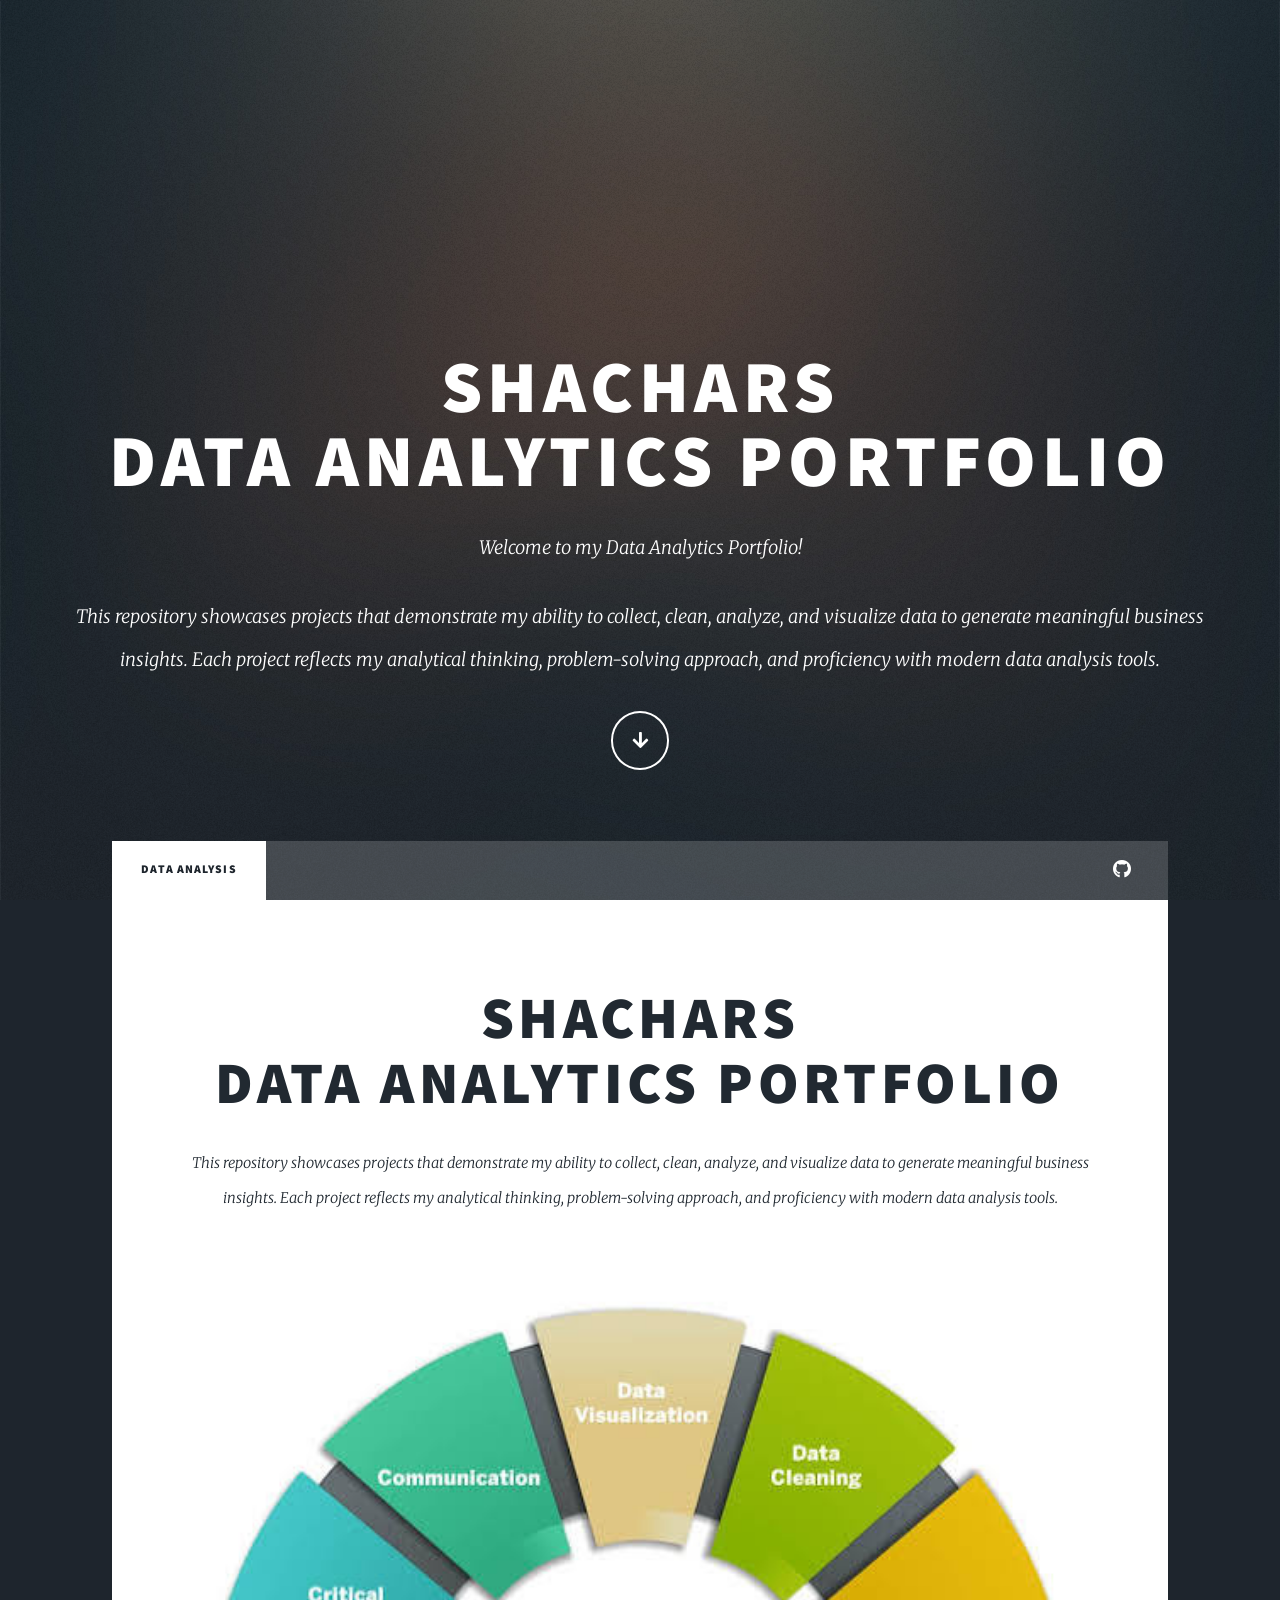
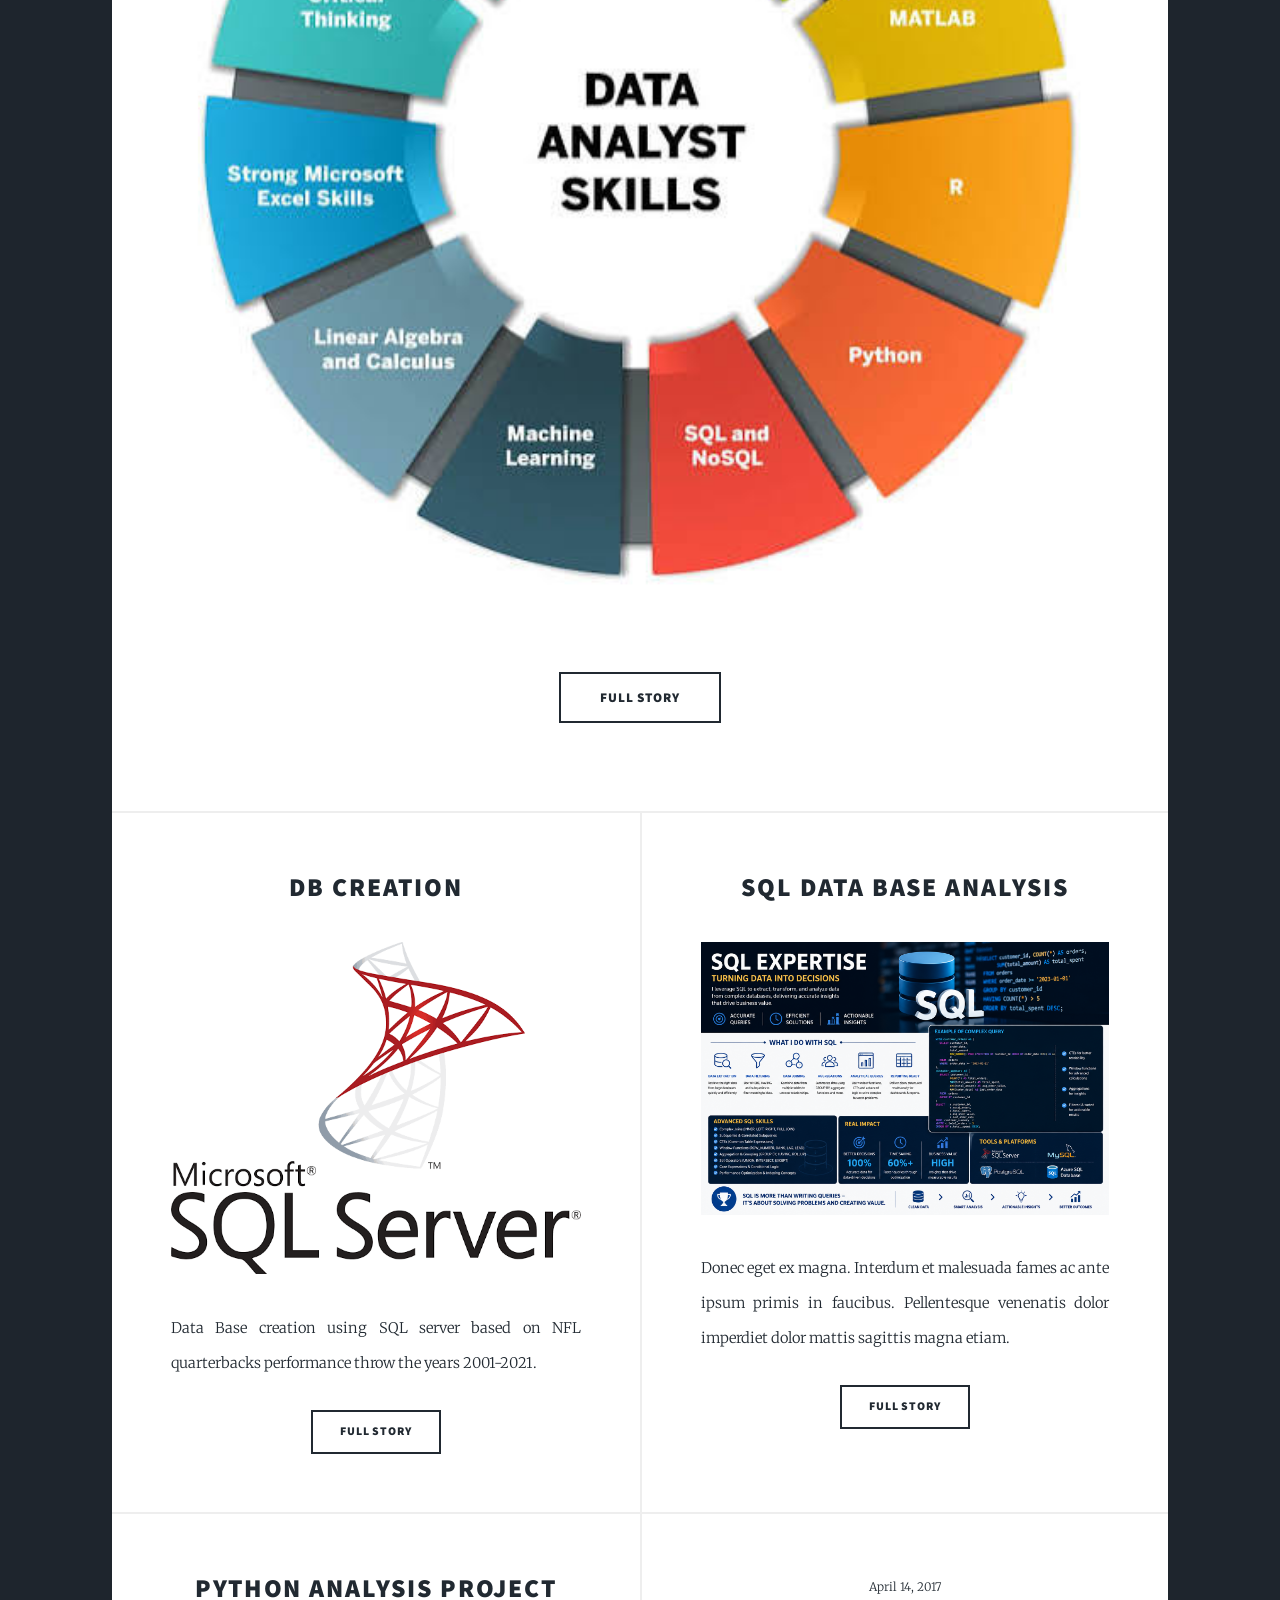
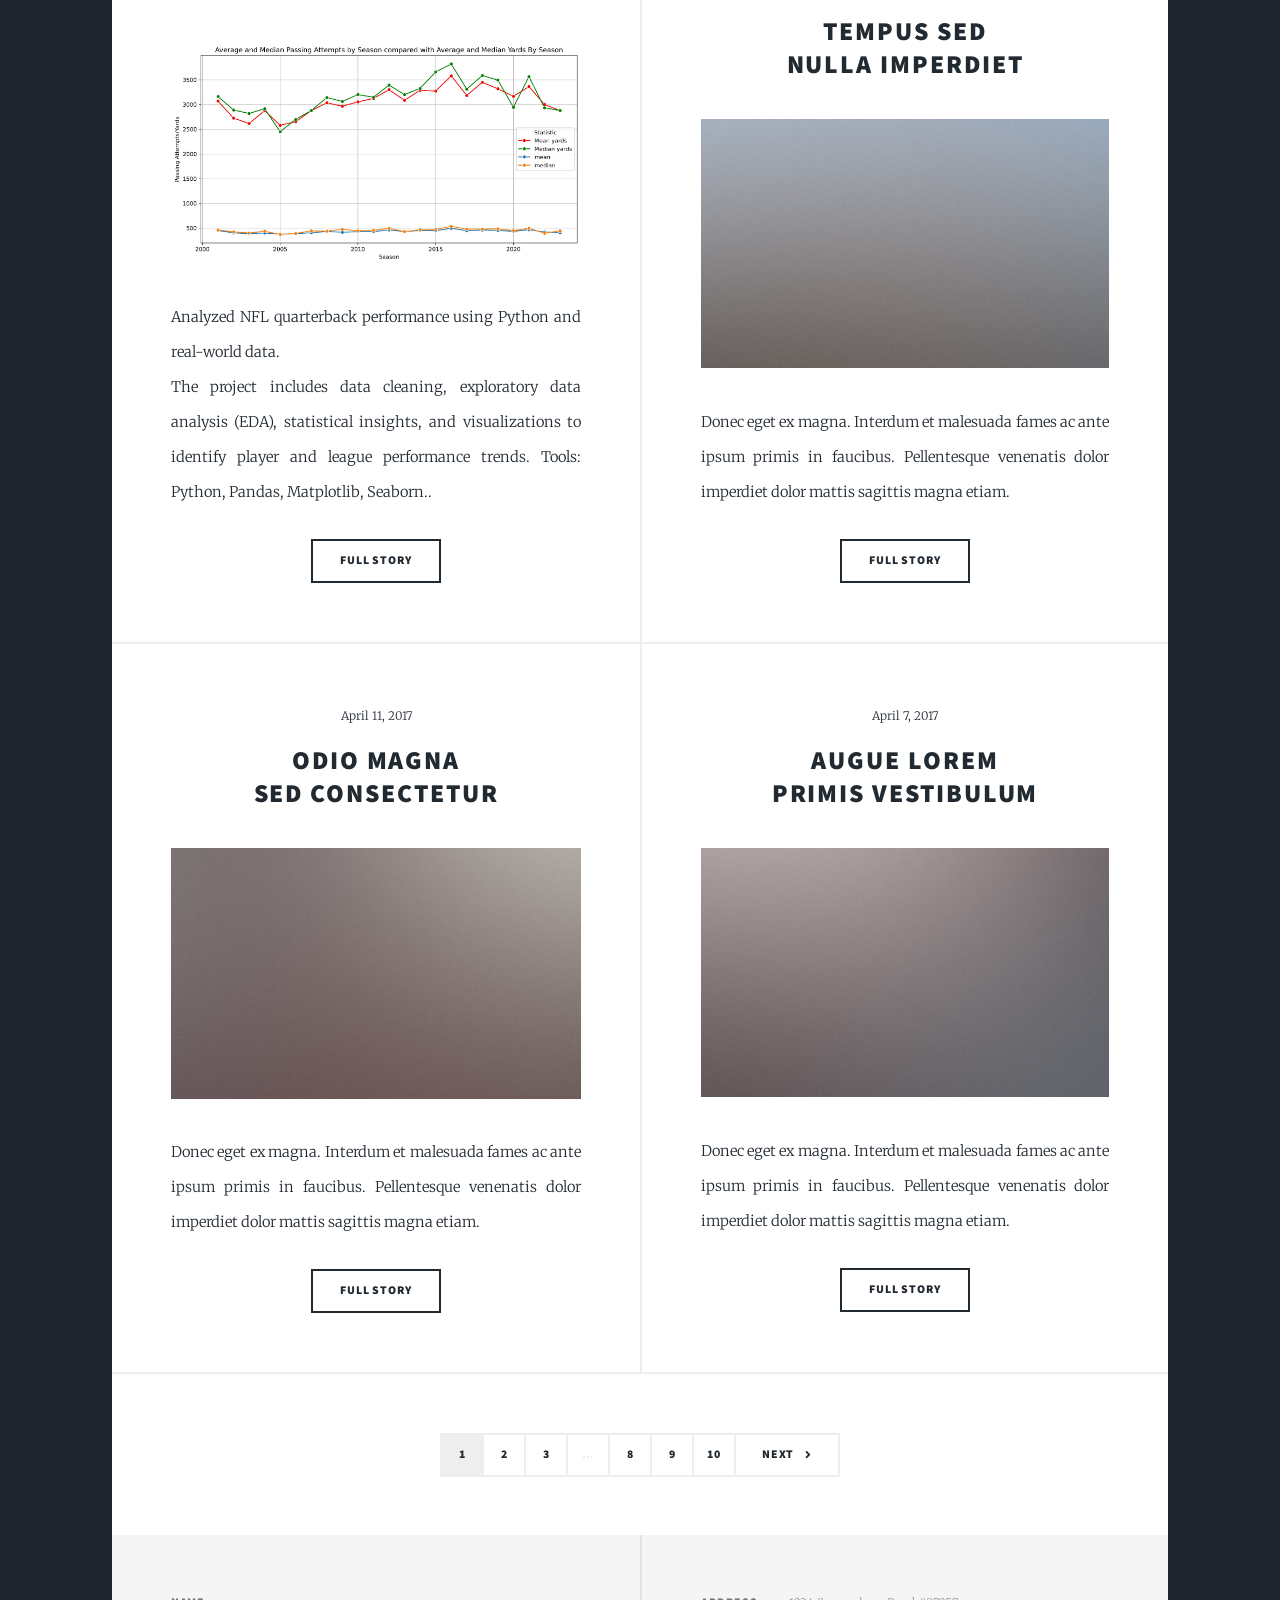
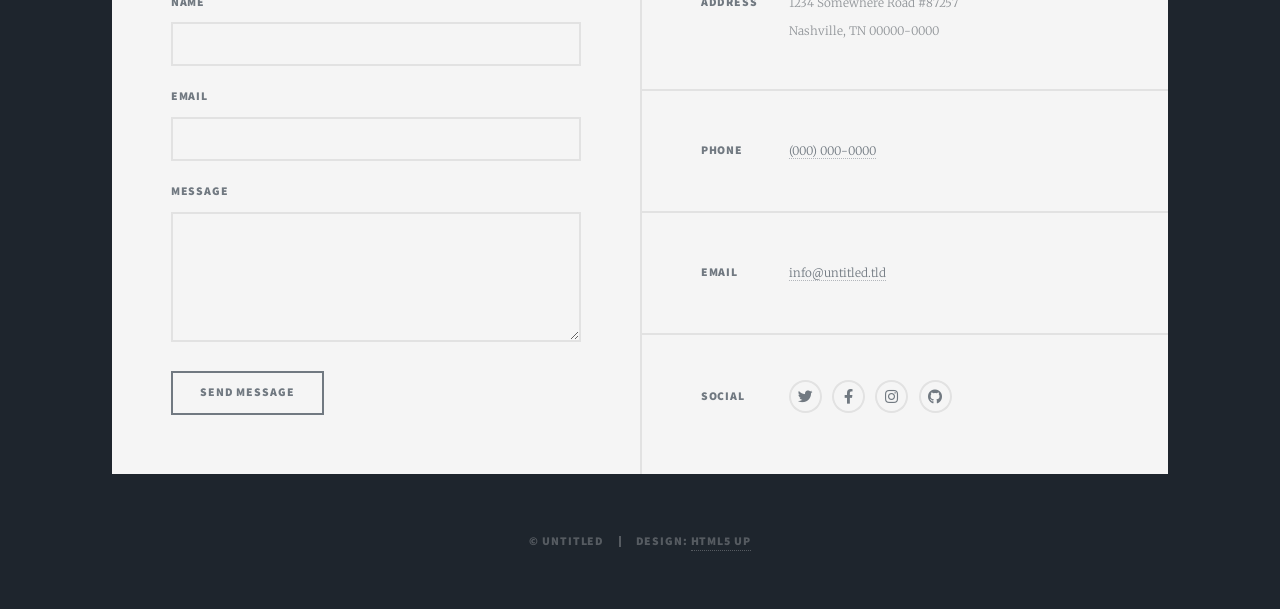
==== index.html @ ffb9c1b4 "Add files via upload" ====
<!DOCTYPE HTML>
<!--
	Massively by HTML5 UP
	html5up.net | @ajlkn
	Free for personal and commercial use under the CCA 3.0 license (html5up.net/license)
-->
<html>
	<head>
		<title>Shachars Portfolio</title>
		<meta charset="utf-8" />
		<meta name="viewport" content="width=device-width, initial-scale=1, user-scalable=no" />
		<link rel="stylesheet" href="assets/css/main.css" />
		<noscript><link rel="stylesheet" href="assets/css/noscript.css" /></noscript>
	</head>
	<body class="is-preload">

		<!-- Wrapper -->
			<div id="wrapper" class="fade-in">

				<!-- Intro -->
					<div id="intro">
						<h1>Shachars <br />
						Data Analytics Portfolio</h1>
						<p>Welcome to my Data Analytics Portfolio! <br />
						<p>This repository showcases projects that demonstrate my ability to collect, clean, analyze, and visualize data to generate meaningful business insights.
						Each project reflects my analytical thinking, problem-solving approach, and proficiency with modern data analysis tools.<br /></p>
						<ul class="actions">
							<li><a href="#header" class="button icon solid solo fa-arrow-down scrolly">Continue</a></li>
						</ul>
					</div>

				<!-- Header -->
					<header id="header">
						<a href="index.html" class="logo">Projects</a>
					</header>

				<!-- Nav -->
					<nav id="nav">
						<ul class="links">
							<li class="active"><a href="index.html">Data analysis</a></li>
						
						</ul>
						<ul class="icons">
						<li>
						<a href="https://github.com/shachargivon-ops/Data-Analytics-Portfolio"
						class="icon brands fa-github"
						target="_blank">
						<span class="label">GitHub</span>
						</a>
						</li>						</ul>
					</nav>

				<!-- Main -->
					<div id="main">

						<!-- Featured Post -->
							<article class="post featured">
								<header class="major">
									<h2><a href="#">Shachars<br />
									Data Analytics Portfolio</a></h2>
									<p>This repository showcases projects that demonstrate my ability to collect,
									clean, analyze, and visualize data to generate meaningful business insights.
									Each project reflects my analytical thinking, problem-solving approach, and proficiency with modern data analysis tools.<br /></p>
								</header>
								<a href="#" class="image main"><img src="images/Data image.jpg" alt="" /></a>
								<ul class="actions special">
									<li><a href="#" class="button large">Full Story</a></li>
								</ul>
							</article>

						<!-- Posts -->
							<section class="posts">
								<article>
									<header>
										<h2><a href="#">DB Creation<br />
										</a></h2>
									</header>
									<a href="#" class="image fit"><img src="images/project1.png" alt="" /></a>
									<p>Data Base creation using SQL server based on NFL quarterbacks performance throw the years 2001-2021.
									</p>
									<ul class="actions special">
										<li><a href="#" class="button">Full Story</a></li>
									</ul>
								</article>
								<article>
									<header>
										<h2><a href="#">SQL Data Base Analysis<br />
										</a></h2>
									</header>
									<a href="#" class="image fit"><img src="images/project2.png" alt="" /></a>
									<p>Donec eget ex magna. Interdum et malesuada fames ac ante ipsum primis in faucibus. Pellentesque venenatis dolor imperdiet dolor mattis sagittis magna etiam.</p>
									<ul class="actions special">
										<li><a href="#" class="button">Full Story</a></li>
									</ul>
								</article>
								<article>
									<header>
										<h2><a href="#">Python analysis project<br /> </a></h2>
									</header>
									<a href="#" class="image fit"><img src="images/NFL_Analysis.jpg" alt="" /></a>
									<p>Analyzed NFL quarterback performance using Python and real-world data.<br />  The project includes data cleaning, exploratory data analysis (EDA), statistical insights, and visualizations to identify player and league performance trends.
									Tools: Python, Pandas, Matplotlib, Seaborn..</p>
									<ul class="actions special">
										<li><a href="#" class="button">Full Story</a></li>
									</ul>
								</article>
								<article>
									<header>
										<span class="date">April 14, 2017</span>
										<h2><a href="#">Tempus sed<br />
										nulla imperdiet</a></h2>
									</header>
									<a href="#" class="image fit"><img src="images/pic05.jpg" alt="" /></a>
									<p>Donec eget ex magna. Interdum et malesuada fames ac ante ipsum primis in faucibus. Pellentesque venenatis dolor imperdiet dolor mattis sagittis magna etiam.</p>
									<ul class="actions special">
										<li><a href="#" class="button">Full Story</a></li>
									</ul>
								</article>
								<article>
									<header>
										<span class="date">April 11, 2017</span>
										<h2><a href="#">Odio magna<br />
										sed consectetur</a></h2>
									</header>
									<a href="#" class="image fit"><img src="images/pic06.jpg" alt="" /></a>
									<p>Donec eget ex magna. Interdum et malesuada fames ac ante ipsum primis in faucibus. Pellentesque venenatis dolor imperdiet dolor mattis sagittis magna etiam.</p>
									<ul class="actions special">
										<li><a href="#" class="button">Full Story</a></li>
									</ul>
								</article>
								<article>
									<header>
										<span class="date">April 7, 2017</span>
										<h2><a href="#">Augue lorem<br />
										primis vestibulum</a></h2>
									</header>
									<a href="#" class="image fit"><img src="images/pic07.jpg" alt="" /></a>
									<p>Donec eget ex magna. Interdum et malesuada fames ac ante ipsum primis in faucibus. Pellentesque venenatis dolor imperdiet dolor mattis sagittis magna etiam.</p>
									<ul class="actions special">
										<li><a href="#" class="button">Full Story</a></li>
									</ul>
								</article>
							</section>

						<!-- Footer -->
							<footer>
								<div class="pagination">
									<!--<a href="#" class="previous">Prev</a>-->
									<a href="#" class="page active">1</a>
									<a href="#" class="page">2</a>
									<a href="#" class="page">3</a>
									<span class="extra">&hellip;</span>
									<a href="#" class="page">8</a>
									<a href="#" class="page">9</a>
									<a href="#" class="page">10</a>
									<a href="#" class="next">Next</a>
								</div>
							</footer>

					</div>

				<!-- Footer -->
					<footer id="footer">
						<section>
							<form method="post" action="#">
								<div class="fields">
									<div class="field">
										<label for="name">Name</label>
										<input type="text" name="name" id="name" />
									</div>
									<div class="field">
										<label for="email">Email</label>
										<input type="text" name="email" id="email" />
									</div>
									<div class="field">
										<label for="message">Message</label>
										<textarea name="message" id="message" rows="3"></textarea>
									</div>
								</div>
								<ul class="actions">
									<li><input type="submit" value="Send Message" /></li>
								</ul>
							</form>
						</section>
						<section class="split contact">
							<section class="alt">
								<h3>Address</h3>
								<p>1234 Somewhere Road #87257<br />
								Nashville, TN 00000-0000</p>
							</section>
							<section>
								<h3>Phone</h3>
								<p><a href="#">(000) 000-0000</a></p>
							</section>
							<section>
								<h3>Email</h3>
								<p><a href="#">info@untitled.tld</a></p>
							</section>
							<section>
								<h3>Social</h3>
								<ul class="icons alt">
									<li><a href="#" class="icon brands alt fa-twitter"><span class="label">Twitter</span></a></li>
									<li><a href="#" class="icon brands alt fa-facebook-f"><span class="label">Facebook</span></a></li>
									<li><a href="#" class="icon brands alt fa-instagram"><span class="label">Instagram</span></a></li>
									<li><a href="#" class="icon brands alt fa-github"><span class="label">GitHub</span></a></li>
								</ul>
							</section>
						</section>
					</footer>

				<!-- Copyright -->
					<div id="copyright">
						<ul><li>&copy; Untitled</li><li>Design: <a href="https://html5up.net">HTML5 UP</a></li></ul>
					</div>

			</div>

		<!-- Scripts -->
			<script src="assets/js/jquery.min.js"></script>
			<script src="assets/js/jquery.scrollex.min.js"></script>
			<script src="assets/js/jquery.scrolly.min.js"></script>
			<script src="assets/js/browser.min.js"></script>
			<script src="assets/js/breakpoints.min.js"></script>
			<script src="assets/js/util.js"></script>
			<script src="assets/js/main.js"></script>

	</body>
</html>
---- assets/css/main.css ----
@import url(fontawesome-all.min.css);
@import url("https://fonts.googleapis.com/css?family=Merriweather:300,700,300italic,700italic|Source+Sans+Pro:900");

/*
	Massively by HTML5 UP
	html5up.net | @ajlkn
	Free for personal and commercial use under the CCA 3.0 license (html5up.net/license)
*/

html, body, div, span, applet, object,
iframe, h1, h2, h3, h4, h5, h6, p, blockquote,
pre, a, abbr, acronym, address, big, cite,
code, del, dfn, em, img, ins, kbd, q, s, samp,
small, strike, strong, sub, sup, tt, var, b,
u, i, center, dl, dt, dd, ol, ul, li, fieldset,
form, label, legend, table, caption, tbody,
tfoot, thead, tr, th, td, article, aside,
canvas, details, embed, figure, figcaption,
footer, header, hgroup, menu, nav, output, ruby,
section, summary, time, mark, audio, video {
	margin: 0;
	padding: 0;
	border: 0;
	font-size: 100%;
	font: inherit;
	vertical-align: baseline;}

article, aside, details, figcaption, figure,
footer, header, hgroup, menu, nav, section {
	display: block;}

body {
	line-height: 1;
}

ol, ul {
	list-style: none;
}

blockquote, q {
	quotes: none;
}

	blockquote:before, blockquote:after, q:before, q:after {
		content: '';
		content: none;
	}

table {
	border-collapse: collapse;
	border-spacing: 0;
}

body {
	-webkit-text-size-adjust: none;
}

mark {
	background-color: transparent;
	color: inherit;
}

input::-moz-focus-inner {
	border: 0;
	padding: 0;
}

input, select, textarea {
	-moz-appearance: none;
	-webkit-appearance: none;
	-ms-appearance: none;
	appearance: none;
}

/* Basic */

	@-ms-viewport {
		width: device-width;
	}

	body {
		-ms-overflow-style: scrollbar;
	}

	@media screen and (max-width: 480px) {

		html, body {
			min-width: 320px;
		}

	}

	html {
		box-sizing: border-box;
	}

	*, *:before, *:after {
		box-sizing: inherit;
	}

	body {
		background-color: #1e252d;
	}

		body.is-preload *, body.is-preload *:before, body.is-preload *:after {
			-moz-animation: none !important;
			-webkit-animation: none !important;
			-ms-animation: none !important;
			animation: none !important;
			-moz-transition: none !important;
			-webkit-transition: none !important;
			-ms-transition: none !important;
			transition: none !important;
		}

/* Type */

	html {
		font-size: 16pt;
	}

		@media screen and (max-width: 1680px) {

			html {
				font-size: 12pt;
			}

		}

		@media screen and (max-width: 1280px) {

			html {
				font-size: 11pt;
			}

		}

		@media screen and (max-width: 360px) {

			html {
				font-size: 10pt;
			}

		}

	body {
		color: #212931;
	}

	body, input, select, textarea {
		font-family: "Merriweather", Georgia, serif;
		font-weight: 300;
		font-size: 1rem;
		line-height: 2.375;
	}

	a {
		-moz-transition: color 0.2s ease-in-out, background-color 0.2s ease-in-out, border-color 0.2s ease-in-out, box-shadow 0.2s ease-in-out;
		-webkit-transition: color 0.2s ease-in-out, background-color 0.2s ease-in-out, border-color 0.2s ease-in-out, box-shadow 0.2s ease-in-out;
		-ms-transition: color 0.2s ease-in-out, background-color 0.2s ease-in-out, border-color 0.2s ease-in-out, box-shadow 0.2s ease-in-out;
		transition: color 0.2s ease-in-out, background-color 0.2s ease-in-out, border-color 0.2s ease-in-out, box-shadow 0.2s ease-in-out;
		border-bottom: dotted 1px;
		text-decoration: none;
	}

		a:hover {
			border-bottom-color: transparent;
		}

	strong, b {
		font-weight: 600;
	}

	em, i {
		font-style: italic;
	}

	p {
		text-align: justify;
		margin: 0 0 2rem 0;
	}

	h1, h2, h3, h4, h5, h6 {
		font-family: "Source Sans Pro", Helvetica, sans-serif;
		font-weight: 900;
		line-height: 1.5;
		letter-spacing: 0.075em;
		text-transform: uppercase;
		margin: 0 0 1rem 0;
	}

		h1 a, h2 a, h3 a, h4 a, h5 a, h6 a {
			border-bottom: 0;
			color: inherit;
			text-decoration: none;
		}

	h1 {
		font-size: 4rem;
		line-height: 1.1;
		margin: 0 0 2rem 0;
	}

	h2 {
		font-size: 1.75rem;
		line-height: 1.3;
		margin: 0 0 1.5rem 0;
	}

	h3 {
		font-size: 1.25rem;
		margin: 0 0 1.5rem 0;
	}

	h4 {
		font-size: 1rem;
	}

	h5 {
		font-size: 0.9rem;
	}

	h6 {
		font-size: 0.8rem;
	}

	sub {
		font-size: 0.8rem;
		position: relative;
		top: 0.5rem;
	}

	sup {
		font-size: 0.8rem;
		position: relative;
		top: -0.5rem;
	}

	blockquote {
		border-left: solid 4px;
		font-style: italic;
		margin: 0 0 2rem 0;
		padding: 0.5rem 0 0.5rem 2rem;
	}

	code {
		border: solid 2px;
		font-family: "Courier New", monospace;
		font-size: 0.9rem;
		margin: 0 0.25rem;
		padding: 0.25rem 0.65rem;
	}

	pre {
		-webkit-overflow-scrolling: touch;
		font-family: "Courier New", monospace;
		font-size: 0.9rem;
		margin: 0 0 2rem 0;
	}

		pre code {
			display: block;
			line-height: 1.75;
			padding: 1rem 1.5rem;
			overflow-x: auto;
		}

	hr {
		border: 0;
		border-bottom: solid 2px;
		margin: 3rem 0;
	}

		hr.major {
			margin: 5rem 0;
		}

	.align-left {
		text-align: left;
	}

	.align-center {
		text-align: center;
	}

	.align-right {
		text-align: right;
	}

	input, select, textarea {
		color: #212931;
	}

	a {
		color: #212931;
		border-bottom-color: rgba(33, 41, 49, 0.5);
	}

		a:hover {
			border-bottom-color: transparent;
			color: #18bfef !important;
		}

	strong, b {
		color: #212931;
	}

	h1, h2, h3, h4, h5, h6 {
		color: #212931;
	}

	blockquote {
		border-left-color: #eeeeee;
	}

	code {
		background: rgba(220, 220, 220, 0.25);
		border-color: #eeeeee;
	}

	hr {
		border-bottom-color: #eeeeee;
	}

/* Row */

	.row {
		display: flex;
		flex-wrap: wrap;
		box-sizing: border-box;
		align-items: stretch;
	}

		.row > * {
			box-sizing: border-box;
		}

		.row.gtr-uniform > * > :last-child {
			margin-bottom: 0;
		}

		.row.aln-left {
			justify-content: flex-start;
		}

		.row.aln-center {
			justify-content: center;
		}

		.row.aln-right {
			justify-content: flex-end;
		}

		.row.aln-top {
			align-items: flex-start;
		}

		.row.aln-middle {
			align-items: center;
		}

		.row.aln-bottom {
			align-items: flex-end;
		}

		.row > .imp {
			order: -1;
		}

		.row > .col-1 {
			width: 8.33333%;
		}

		.row > .off-1 {
			margin-left: 8.33333%;
		}

		.row > .col-2 {
			width: 16.66667%;
		}

		.row > .off-2 {
			margin-left: 16.66667%;
		}

		.row > .col-3 {
			width: 25%;
		}

		.row > .off-3 {
			margin-left: 25%;
		}

		.row > .col-4 {
			width: 33.33333%;
		}

		.row > .off-4 {
			margin-left: 33.33333%;
		}

		.row > .col-5 {
			width: 41.66667%;
		}

		.row > .off-5 {
			margin-left: 41.66667%;
		}

		.row > .col-6 {
			width: 50%;
		}

		.row > .off-6 {
			margin-left: 50%;
		}

		.row > .col-7 {
			width: 58.33333%;
		}

		.row > .off-7 {
			margin-left: 58.33333%;
		}

		.row > .col-8 {
			width: 66.66667%;
		}

		.row > .off-8 {
			margin-left: 66.66667%;
		}

		.row > .col-9 {
			width: 75%;
		}

		.row > .off-9 {
			margin-left: 75%;
		}

		.row > .col-10 {
			width: 83.33333%;
		}

		.row > .off-10 {
			margin-left: 83.33333%;
		}

		.row > .col-11 {
			width: 91.66667%;
		}

		.row > .off-11 {
			margin-left: 91.66667%;
		}

		.row > .col-12 {
			width: 100%;
		}

		.row > .off-12 {
			margin-left: 100%;
		}

		.row.gtr-0 {
			margin-top: 0;
			margin-left: 0rem;
		}

			.row.gtr-0 > * {
				padding: 0 0 0 0rem;
			}

			.row.gtr-0.gtr-uniform {
				margin-top: 0rem;
			}

				.row.gtr-0.gtr-uniform > * {
					padding-top: 0rem;
				}

		.row.gtr-25 {
			margin-top: 0;
			margin-left: -0.375rem;
		}

			.row.gtr-25 > * {
				padding: 0 0 0 0.375rem;
			}

			.row.gtr-25.gtr-uniform {
				margin-top: -0.375rem;
			}

				.row.gtr-25.gtr-uniform > * {
					padding-top: 0.375rem;
				}

		.row.gtr-50 {
			margin-top: 0;
			margin-left: -0.75rem;
		}

			.row.gtr-50 > * {
				padding: 0 0 0 0.75rem;
			}

			.row.gtr-50.gtr-uniform {
				margin-top: -0.75rem;
			}

				.row.gtr-50.gtr-uniform > * {
					padding-top: 0.75rem;
				}

		.row {
			margin-top: 0;
			margin-left: -1.5rem;
		}

			.row > * {
				padding: 0 0 0 1.5rem;
			}

			.row.gtr-uniform {
				margin-top: -1.5rem;
			}

				.row.gtr-uniform > * {
					padding-top: 1.5rem;
				}

		.row.gtr-150 {
			margin-top: 0;
			margin-left: -2.25rem;
		}

			.row.gtr-150 > * {
				padding: 0 0 0 2.25rem;
			}

			.row.gtr-150.gtr-uniform {
				margin-top: -2.25rem;
			}

				.row.gtr-150.gtr-uniform > * {
					padding-top: 2.25rem;
				}

		.row.gtr-200 {
			margin-top: 0;
			margin-left: -3rem;
		}

			.row.gtr-200 > * {
				padding: 0 0 0 3rem;
			}

			.row.gtr-200.gtr-uniform {
				margin-top: -3rem;
			}

				.row.gtr-200.gtr-uniform > * {
					padding-top: 3rem;
				}

		@media screen and (max-width: 1680px) {

			.row {
				display: flex;
				flex-wrap: wrap;
				box-sizing: border-box;
				align-items: stretch;
			}

				.row > * {
					box-sizing: border-box;
				}

				.row.gtr-uniform > * > :last-child {
					margin-bottom: 0;
				}

				.row.aln-left {
					justify-content: flex-start;
				}

				.row.aln-center {
					justify-content: center;
				}

				.row.aln-right {
					justify-content: flex-end;
				}

				.row.aln-top {
					align-items: flex-start;
				}

				.row.aln-middle {
					align-items: center;
				}

				.row.aln-bottom {
					align-items: flex-end;
				}

				.row > .imp-xlarge {
					order: -1;
				}

				.row > .col-1-xlarge {
					width: 8.33333%;
				}

				.row > .off-1-xlarge {
					margin-left: 8.33333%;
				}

				.row > .col-2-xlarge {
					width: 16.66667%;
				}

				.row > .off-2-xlarge {
					margin-left: 16.66667%;
				}

				.row > .col-3-xlarge {
					width: 25%;
				}

				.row > .off-3-xlarge {
					margin-left: 25%;
				}

				.row > .col-4-xlarge {
					width: 33.33333%;
				}

				.row > .off-4-xlarge {
					margin-left: 33.33333%;
				}

				.row > .col-5-xlarge {
					width: 41.66667%;
				}

				.row > .off-5-xlarge {
					margin-left: 41.66667%;
				}

				.row > .col-6-xlarge {
					width: 50%;
				}

				.row > .off-6-xlarge {
					margin-left: 50%;
				}

				.row > .col-7-xlarge {
					width: 58.33333%;
				}

				.row > .off-7-xlarge {
					margin-left: 58.33333%;
				}

				.row > .col-8-xlarge {
					width: 66.66667%;
				}

				.row > .off-8-xlarge {
					margin-left: 66.66667%;
				}

				.row > .col-9-xlarge {
					width: 75%;
				}

				.row > .off-9-xlarge {
					margin-left: 75%;
				}

				.row > .col-10-xlarge {
					width: 83.33333%;
				}

				.row > .off-10-xlarge {
					margin-left: 83.33333%;
				}

				.row > .col-11-xlarge {
					width: 91.66667%;
				}

				.row > .off-11-xlarge {
					margin-left: 91.66667%;
				}

				.row > .col-12-xlarge {
					width: 100%;
				}

				.row > .off-12-xlarge {
					margin-left: 100%;
				}

				.row.gtr-0 {
					margin-top: 0;
					margin-left: 0rem;
				}

					.row.gtr-0 > * {
						padding: 0 0 0 0rem;
					}

					.row.gtr-0.gtr-uniform {
						margin-top: 0rem;
					}

						.row.gtr-0.gtr-uniform > * {
							padding-top: 0rem;
						}

				.row.gtr-25 {
					margin-top: 0;
					margin-left: -0.375rem;
				}

					.row.gtr-25 > * {
						padding: 0 0 0 0.375rem;
					}

					.row.gtr-25.gtr-uniform {
						margin-top: -0.375rem;
					}

						.row.gtr-25.gtr-uniform > * {
							padding-top: 0.375rem;
						}

				.row.gtr-50 {
					margin-top: 0;
					margin-left: -0.75rem;
				}

					.row.gtr-50 > * {
						padding: 0 0 0 0.75rem;
					}

					.row.gtr-50.gtr-uniform {
						margin-top: -0.75rem;
					}

						.row.gtr-50.gtr-uniform > * {
							padding-top: 0.75rem;
						}

				.row {
					margin-top: 0;
					margin-left: -1.5rem;
				}

					.row > * {
						padding: 0 0 0 1.5rem;
					}

					.row.gtr-uniform {
						margin-top: -1.5rem;
					}

						.row.gtr-uniform > * {
							padding-top: 1.5rem;
						}

				.row.gtr-150 {
					margin-top: 0;
					margin-left: -2.25rem;
				}

					.row.gtr-150 > * {
						padding: 0 0 0 2.25rem;
					}

					.row.gtr-150.gtr-uniform {
						margin-top: -2.25rem;
					}

						.row.gtr-150.gtr-uniform > * {
							padding-top: 2.25rem;
						}

				.row.gtr-200 {
					margin-top: 0;
					margin-left: -3rem;
				}

					.row.gtr-200 > * {
						padding: 0 0 0 3rem;
					}

					.row.gtr-200.gtr-uniform {
						margin-top: -3rem;
					}

						.row.gtr-200.gtr-uniform > * {
							padding-top: 3rem;
						}

		}

		@media screen and (max-width: 1280px) {

			.row {
				display: flex;
				flex-wrap: wrap;
				box-sizing: border-box;
				align-items: stretch;
			}

				.row > * {
					box-sizing: border-box;
				}

				.row.gtr-uniform > * > :last-child {
					margin-bottom: 0;
				}

				.row.aln-left {
					justify-content: flex-start;
				}

				.row.aln-center {
					justify-content: center;
				}

				.row.aln-right {
					justify-content: flex-end;
				}

				.row.aln-top {
					align-items: flex-start;
				}

				.row.aln-middle {
					align-items: center;
				}

				.row.aln-bottom {
					align-items: flex-end;
				}

				.row > .imp-large {
					order: -1;
				}

				.row > .col-1-large {
					width: 8.33333%;
				}

				.row > .off-1-large {
					margin-left: 8.33333%;
				}

				.row > .col-2-large {
					width: 16.66667%;
				}

				.row > .off-2-large {
					margin-left: 16.66667%;
				}

				.row > .col-3-large {
					width: 25%;
				}

				.row > .off-3-large {
					margin-left: 25%;
				}

				.row > .col-4-large {
					width: 33.33333%;
				}

				.row > .off-4-large {
					margin-left: 33.33333%;
				}

				.row > .col-5-large {
					width: 41.66667%;
				}

				.row > .off-5-large {
					margin-left: 41.66667%;
				}

				.row > .col-6-large {
					width: 50%;
				}

				.row > .off-6-large {
					margin-left: 50%;
				}

				.row > .col-7-large {
					width: 58.33333%;
				}

				.row > .off-7-large {
					margin-left: 58.33333%;
				}

				.row > .col-8-large {
					width: 66.66667%;
				}

				.row > .off-8-large {
					margin-left: 66.66667%;
				}

				.row > .col-9-large {
					width: 75%;
				}

				.row > .off-9-large {
					margin-left: 75%;
				}

				.row > .col-10-large {
					width: 83.33333%;
				}

				.row > .off-10-large {
					margin-left: 83.33333%;
				}

				.row > .col-11-large {
					width: 91.66667%;
				}

				.row > .off-11-large {
					margin-left: 91.66667%;
				}

				.row > .col-12-large {
					width: 100%;
				}

				.row > .off-12-large {
					margin-left: 100%;
				}

				.row.gtr-0 {
					margin-top: 0;
					margin-left: 0rem;
				}

					.row.gtr-0 > * {
						padding: 0 0 0 0rem;
					}

					.row.gtr-0.gtr-uniform {
						margin-top: 0rem;
					}

						.row.gtr-0.gtr-uniform > * {
							padding-top: 0rem;
						}

				.row.gtr-25 {
					margin-top: 0;
					margin-left: -0.375rem;
				}

					.row.gtr-25 > * {
						padding: 0 0 0 0.375rem;
					}

					.row.gtr-25.gtr-uniform {
						margin-top: -0.375rem;
					}

						.row.gtr-25.gtr-uniform > * {
							padding-top: 0.375rem;
						}

				.row.gtr-50 {
					margin-top: 0;
					margin-left: -0.75rem;
				}

					.row.gtr-50 > * {
						padding: 0 0 0 0.75rem;
					}

					.row.gtr-50.gtr-uniform {
						margin-top: -0.75rem;
					}

						.row.gtr-50.gtr-uniform > * {
							padding-top: 0.75rem;
						}

				.row {
					margin-top: 0;
					margin-left: -1.5rem;
				}

					.row > * {
						padding: 0 0 0 1.5rem;
					}

					.row.gtr-uniform {
						margin-top: -1.5rem;
					}

						.row.gtr-uniform > * {
							padding-top: 1.5rem;
						}

				.row.gtr-150 {
					margin-top: 0;
					margin-left: -2.25rem;
				}

					.row.gtr-150 > * {
						padding: 0 0 0 2.25rem;
					}

					.row.gtr-150.gtr-uniform {
						margin-top: -2.25rem;
					}

						.row.gtr-150.gtr-uniform > * {
							padding-top: 2.25rem;
						}

				.row.gtr-200 {
					margin-top: 0;
					margin-left: -3rem;
				}

					.row.gtr-200 > * {
						padding: 0 0 0 3rem;
					}

					.row.gtr-200.gtr-uniform {
						margin-top: -3rem;
					}

						.row.gtr-200.gtr-uniform > * {
							padding-top: 3rem;
						}

		}

		@media screen and (max-width: 980px) {

			.row {
				display: flex;
				flex-wrap: wrap;
				box-sizing: border-box;
				align-items: stretch;
			}

				.row > * {
					box-sizing: border-box;
				}

				.row.gtr-uniform > * > :last-child {
					margin-bottom: 0;
				}

				.row.aln-left {
					justify-content: flex-start;
				}

				.row.aln-center {
					justify-content: center;
				}

				.row.aln-right {
					justify-content: flex-end;
				}

				.row.aln-top {
					align-items: flex-start;
				}

				.row.aln-middle {
					align-items: center;
				}

				.row.aln-bottom {
					align-items: flex-end;
				}

				.row > .imp-medium {
					order: -1;
				}

				.row > .col-1-medium {
					width: 8.33333%;
				}

				.row > .off-1-medium {
					margin-left: 8.33333%;
				}

				.row > .col-2-medium {
					width: 16.66667%;
				}

				.row > .off-2-medium {
					margin-left: 16.66667%;
				}

				.row > .col-3-medium {
					width: 25%;
				}

				.row > .off-3-medium {
					margin-left: 25%;
				}

				.row > .col-4-medium {
					width: 33.33333%;
				}

				.row > .off-4-medium {
					margin-left: 33.33333%;
				}

				.row > .col-5-medium {
					width: 41.66667%;
				}

				.row > .off-5-medium {
					margin-left: 41.66667%;
				}

				.row > .col-6-medium {
					width: 50%;
				}

				.row > .off-6-medium {
					margin-left: 50%;
				}

				.row > .col-7-medium {
					width: 58.33333%;
				}

				.row > .off-7-medium {
					margin-left: 58.33333%;
				}

				.row > .col-8-medium {
					width: 66.66667%;
				}

				.row > .off-8-medium {
					margin-left: 66.66667%;
				}

				.row > .col-9-medium {
					width: 75%;
				}

				.row > .off-9-medium {
					margin-left: 75%;
				}

				.row > .col-10-medium {
					width: 83.33333%;
				}

				.row > .off-10-medium {
					margin-left: 83.33333%;
				}

				.row > .col-11-medium {
					width: 91.66667%;
				}

				.row > .off-11-medium {
					margin-left: 91.66667%;
				}

				.row > .col-12-medium {
					width: 100%;
				}

				.row > .off-12-medium {
					margin-left: 100%;
				}

				.row.gtr-0 {
					margin-top: 0;
					margin-left: 0rem;
				}

					.row.gtr-0 > * {
						padding: 0 0 0 0rem;
					}

					.row.gtr-0.gtr-uniform {
						margin-top: 0rem;
					}

						.row.gtr-0.gtr-uniform > * {
							padding-top: 0rem;
						}

				.row.gtr-25 {
					margin-top: 0;
					margin-left: -0.375rem;
				}

					.row.gtr-25 > * {
						padding: 0 0 0 0.375rem;
					}

					.row.gtr-25.gtr-uniform {
						margin-top: -0.375rem;
					}

						.row.gtr-25.gtr-uniform > * {
							padding-top: 0.375rem;
						}

				.row.gtr-50 {
					margin-top: 0;
					margin-left: -0.75rem;
				}

					.row.gtr-50 > * {
						padding: 0 0 0 0.75rem;
					}

					.row.gtr-50.gtr-uniform {
						margin-top: -0.75rem;
					}

						.row.gtr-50.gtr-uniform > * {
							padding-top: 0.75rem;
						}

				.row {
					margin-top: 0;
					margin-left: -1.5rem;
				}

					.row > * {
						padding: 0 0 0 1.5rem;
					}

					.row.gtr-uniform {
						margin-top: -1.5rem;
					}

						.row.gtr-uniform > * {
							padding-top: 1.5rem;
						}

				.row.gtr-150 {
					margin-top: 0;
					margin-left: -2.25rem;
				}

					.row.gtr-150 > * {
						padding: 0 0 0 2.25rem;
					}

					.row.gtr-150.gtr-uniform {
						margin-top: -2.25rem;
					}

						.row.gtr-150.gtr-uniform > * {
							padding-top: 2.25rem;
						}

				.row.gtr-200 {
					margin-top: 0;
					margin-left: -3rem;
				}

					.row.gtr-200 > * {
						padding: 0 0 0 3rem;
					}

					.row.gtr-200.gtr-uniform {
						margin-top: -3rem;
					}

						.row.gtr-200.gtr-uniform > * {
							padding-top: 3rem;
						}

		}

		@media screen and (max-width: 736px) {

			.row {
				display: flex;
				flex-wrap: wrap;
				box-sizing: border-box;
				align-items: stretch;
			}

				.row > * {
					box-sizing: border-box;
				}

				.row.gtr-uniform > * > :last-child {
					margin-bottom: 0;
				}

				.row.aln-left {
					justify-content: flex-start;
				}

				.row.aln-center {
					justify-content: center;
				}

				.row.aln-right {
					justify-content: flex-end;
				}

				.row.aln-top {
					align-items: flex-start;
				}

				.row.aln-middle {
					align-items: center;
				}

				.row.aln-bottom {
					align-items: flex-end;
				}

				.row > .imp-small {
					order: -1;
				}

				.row > .col-1-small {
					width: 8.33333%;
				}

				.row > .off-1-small {
					margin-left: 8.33333%;
				}

				.row > .col-2-small {
					width: 16.66667%;
				}

				.row > .off-2-small {
					margin-left: 16.66667%;
				}

				.row > .col-3-small {
					width: 25%;
				}

				.row > .off-3-small {
					margin-left: 25%;
				}

				.row > .col-4-small {
					width: 33.33333%;
				}

				.row > .off-4-small {
					margin-left: 33.33333%;
				}

				.row > .col-5-small {
					width: 41.66667%;
				}

				.row > .off-5-small {
					margin-left: 41.66667%;
				}

				.row > .col-6-small {
					width: 50%;
				}

				.row > .off-6-small {
					margin-left: 50%;
				}

				.row > .col-7-small {
					width: 58.33333%;
				}

				.row > .off-7-small {
					margin-left: 58.33333%;
				}

				.row > .col-8-small {
					width: 66.66667%;
				}

				.row > .off-8-small {
					margin-left: 66.66667%;
				}

				.row > .col-9-small {
					width: 75%;
				}

				.row > .off-9-small {
					margin-left: 75%;
				}

				.row > .col-10-small {
					width: 83.33333%;
				}

				.row > .off-10-small {
					margin-left: 83.33333%;
				}

				.row > .col-11-small {
					width: 91.66667%;
				}

				.row > .off-11-small {
					margin-left: 91.66667%;
				}

				.row > .col-12-small {
					width: 100%;
				}

				.row > .off-12-small {
					margin-left: 100%;
				}

				.row.gtr-0 {
					margin-top: 0;
					margin-left: 0rem;
				}

					.row.gtr-0 > * {
						padding: 0 0 0 0rem;
					}

					.row.gtr-0.gtr-uniform {
						margin-top: 0rem;
					}

						.row.gtr-0.gtr-uniform > * {
							padding-top: 0rem;
						}

				.row.gtr-25 {
					margin-top: 0;
					margin-left: -0.375rem;
				}

					.row.gtr-25 > * {
						padding: 0 0 0 0.375rem;
					}

					.row.gtr-25.gtr-uniform {
						margin-top: -0.375rem;
					}

						.row.gtr-25.gtr-uniform > * {
							padding-top: 0.375rem;
						}

				.row.gtr-50 {
					margin-top: 0;
					margin-left: -0.75rem;
				}

					.row.gtr-50 > * {
						padding: 0 0 0 0.75rem;
					}

					.row.gtr-50.gtr-uniform {
						margin-top: -0.75rem;
					}

						.row.gtr-50.gtr-uniform > * {
							padding-top: 0.75rem;
						}

				.row {
					margin-top: 0;
					margin-left: -1.5rem;
				}

					.row > * {
						padding: 0 0 0 1.5rem;
					}

					.row.gtr-uniform {
						margin-top: -1.5rem;
					}

						.row.gtr-uniform > * {
							padding-top: 1.5rem;
						}

				.row.gtr-150 {
					margin-top: 0;
					margin-left: -2.25rem;
				}

					.row.gtr-150 > * {
						padding: 0 0 0 2.25rem;
					}

					.row.gtr-150.gtr-uniform {
						margin-top: -2.25rem;
					}

						.row.gtr-150.gtr-uniform > * {
							padding-top: 2.25rem;
						}

				.row.gtr-200 {
					margin-top: 0;
					margin-left: -3rem;
				}

					.row.gtr-200 > * {
						padding: 0 0 0 3rem;
					}

					.row.gtr-200.gtr-uniform {
						margin-top: -3rem;
					}

						.row.gtr-200.gtr-uniform > * {
							padding-top: 3rem;
						}

		}

		@media screen and (max-width: 480px) {

			.row {
				display: flex;
				flex-wrap: wrap;
				box-sizing: border-box;
				align-items: stretch;
			}

				.row > * {
					box-sizing: border-box;
				}

				.row.gtr-uniform > * > :last-child {
					margin-bottom: 0;
				}

				.row.aln-left {
					justify-content: flex-start;
				}

				.row.aln-center {
					justify-content: center;
				}

				.row.aln-right {
					justify-content: flex-end;
				}

				.row.aln-top {
					align-items: flex-start;
				}

				.row.aln-middle {
					align-items: center;
				}

				.row.aln-bottom {
					align-items: flex-end;
				}

				.row > .imp-xsmall {
					order: -1;
				}

				.row > .col-1-xsmall {
					width: 8.33333%;
				}

				.row > .off-1-xsmall {
					margin-left: 8.33333%;
				}

				.row > .col-2-xsmall {
					width: 16.66667%;
				}

				.row > .off-2-xsmall {
					margin-left: 16.66667%;
				}

				.row > .col-3-xsmall {
					width: 25%;
				}

				.row > .off-3-xsmall {
					margin-left: 25%;
				}

				.row > .col-4-xsmall {
					width: 33.33333%;
				}

				.row > .off-4-xsmall {
					margin-left: 33.33333%;
				}

				.row > .col-5-xsmall {
					width: 41.66667%;
				}

				.row > .off-5-xsmall {
					margin-left: 41.66667%;
				}

				.row > .col-6-xsmall {
					width: 50%;
				}

				.row > .off-6-xsmall {
					margin-left: 50%;
				}

				.row > .col-7-xsmall {
					width: 58.33333%;
				}

				.row > .off-7-xsmall {
					margin-left: 58.33333%;
				}

				.row > .col-8-xsmall {
					width: 66.66667%;
				}

				.row > .off-8-xsmall {
					margin-left: 66.66667%;
				}

				.row > .col-9-xsmall {
					width: 75%;
				}

				.row > .off-9-xsmall {
					margin-left: 75%;
				}

				.row > .col-10-xsmall {
					width: 83.33333%;
				}

				.row > .off-10-xsmall {
					margin-left: 83.33333%;
				}

				.row > .col-11-xsmall {
					width: 91.66667%;
				}

				.row > .off-11-xsmall {
					margin-left: 91.66667%;
				}

				.row > .col-12-xsmall {
					width: 100%;
				}

				.row > .off-12-xsmall {
					margin-left: 100%;
				}

				.row.gtr-0 {
					margin-top: 0;
					margin-left: 0rem;
				}

					.row.gtr-0 > * {
						padding: 0 0 0 0rem;
					}

					.row.gtr-0.gtr-uniform {
						margin-top: 0rem;
					}

						.row.gtr-0.gtr-uniform > * {
							padding-top: 0rem;
						}

				.row.gtr-25 {
					margin-top: 0;
					margin-left: -0.375rem;
				}

					.row.gtr-25 > * {
						padding: 0 0 0 0.375rem;
					}

					.row.gtr-25.gtr-uniform {
						margin-top: -0.375rem;
					}

						.row.gtr-25.gtr-uniform > * {
							padding-top: 0.375rem;
						}

				.row.gtr-50 {
					margin-top: 0;
					margin-left: -0.75rem;
				}

					.row.gtr-50 > * {
						padding: 0 0 0 0.75rem;
					}

					.row.gtr-50.gtr-uniform {
						margin-top: -0.75rem;
					}

						.row.gtr-50.gtr-uniform > * {
							padding-top: 0.75rem;
						}

				.row {
					margin-top: 0;
					margin-left: -1.5rem;
				}

					.row > * {
						padding: 0 0 0 1.5rem;
					}

					.row.gtr-uniform {
						margin-top: -1.5rem;
					}

						.row.gtr-uniform > * {
							padding-top: 1.5rem;
						}

				.row.gtr-150 {
					margin-top: 0;
					margin-left: -2.25rem;
				}

					.row.gtr-150 > * {
						padding: 0 0 0 2.25rem;
					}

					.row.gtr-150.gtr-uniform {
						margin-top: -2.25rem;
					}

						.row.gtr-150.gtr-uniform > * {
							padding-top: 2.25rem;
						}

				.row.gtr-200 {
					margin-top: 0;
					margin-left: -3rem;
				}

					.row.gtr-200 > * {
						padding: 0 0 0 3rem;
					}

					.row.gtr-200.gtr-uniform {
						margin-top: -3rem;
					}

						.row.gtr-200.gtr-uniform > * {
							padding-top: 3rem;
						}

		}

		@media screen and (max-width: 360px) {

			.row {
				display: flex;
				flex-wrap: wrap;
				box-sizing: border-box;
				align-items: stretch;
			}

				.row > * {
					box-sizing: border-box;
				}

				.row.gtr-uniform > * > :last-child {
					margin-bottom: 0;
				}

				.row.aln-left {
					justify-content: flex-start;
				}

				.row.aln-center {
					justify-content: center;
				}

				.row.aln-right {
					justify-content: flex-end;
				}

				.row.aln-top {
					align-items: flex-start;
				}

				.row.aln-middle {
					align-items: center;
				}

				.row.aln-bottom {
					align-items: flex-end;
				}

				.row > .imp-xxsmall {
					order: -1;
				}

				.row > .col-1-xxsmall {
					width: 8.33333%;
				}

				.row > .off-1-xxsmall {
					margin-left: 8.33333%;
				}

				.row > .col-2-xxsmall {
					width: 16.66667%;
				}

				.row > .off-2-xxsmall {
					margin-left: 16.66667%;
				}

				.row > .col-3-xxsmall {
					width: 25%;
				}

				.row > .off-3-xxsmall {
					margin-left: 25%;
				}

				.row > .col-4-xxsmall {
					width: 33.33333%;
				}

				.row > .off-4-xxsmall {
					margin-left: 33.33333%;
				}

				.row > .col-5-xxsmall {
					width: 41.66667%;
				}

				.row > .off-5-xxsmall {
					margin-left: 41.66667%;
				}

				.row > .col-6-xxsmall {
					width: 50%;
				}

				.row > .off-6-xxsmall {
					margin-left: 50%;
				}

				.row > .col-7-xxsmall {
					width: 58.33333%;
				}

				.row > .off-7-xxsmall {
					margin-left: 58.33333%;
				}

				.row > .col-8-xxsmall {
					width: 66.66667%;
				}

				.row > .off-8-xxsmall {
					margin-left: 66.66667%;
				}

				.row > .col-9-xxsmall {
					width: 75%;
				}

				.row > .off-9-xxsmall {
					margin-left: 75%;
				}

				.row > .col-10-xxsmall {
					width: 83.33333%;
				}

				.row > .off-10-xxsmall {
					margin-left: 83.33333%;
				}

				.row > .col-11-xxsmall {
					width: 91.66667%;
				}

				.row > .off-11-xxsmall {
					margin-left: 91.66667%;
				}

				.row > .col-12-xxsmall {
					width: 100%;
				}

				.row > .off-12-xxsmall {
					margin-left: 100%;
				}

				.row.gtr-0 {
					margin-top: 0;
					margin-left: 0rem;
				}

					.row.gtr-0 > * {
						padding: 0 0 0 0rem;
					}

					.row.gtr-0.gtr-uniform {
						margin-top: 0rem;
					}

						.row.gtr-0.gtr-uniform > * {
							padding-top: 0rem;
						}

				.row.gtr-25 {
					margin-top: 0;
					margin-left: -0.375rem;
				}

					.row.gtr-25 > * {
						padding: 0 0 0 0.375rem;
					}

					.row.gtr-25.gtr-uniform {
						margin-top: -0.375rem;
					}

						.row.gtr-25.gtr-uniform > * {
							padding-top: 0.375rem;
						}

				.row.gtr-50 {
					margin-top: 0;
					margin-left: -0.75rem;
				}

					.row.gtr-50 > * {
						padding: 0 0 0 0.75rem;
					}

					.row.gtr-50.gtr-uniform {
						margin-top: -0.75rem;
					}

						.row.gtr-50.gtr-uniform > * {
							padding-top: 0.75rem;
						}

				.row {
					margin-top: 0;
					margin-left: -1.5rem;
				}

					.row > * {
						padding: 0 0 0 1.5rem;
					}

					.row.gtr-uniform {
						margin-top: -1.5rem;
					}

						.row.gtr-uniform > * {
							padding-top: 1.5rem;
						}

				.row.gtr-150 {
					margin-top: 0;
					margin-left: -2.25rem;
				}

					.row.gtr-150 > * {
						padding: 0 0 0 2.25rem;
					}

					.row.gtr-150.gtr-uniform {
						margin-top: -2.25rem;
					}

						.row.gtr-150.gtr-uniform > * {
							padding-top: 2.25rem;
						}

				.row.gtr-200 {
					margin-top: 0;
					margin-left: -3rem;
				}

					.row.gtr-200 > * {
						padding: 0 0 0 3rem;
					}

					.row.gtr-200.gtr-uniform {
						margin-top: -3rem;
					}

						.row.gtr-200.gtr-uniform > * {
							padding-top: 3rem;
						}

		}

/* Box */

	.box {
		border: solid 2px;
		margin-bottom: 2rem;
		padding: 1.5rem;
	}

		.box > :last-child,
		.box > :last-child > :last-child,
		.box > :last-child > :last-child > :last-child {
			margin-bottom: 0;
		}

		.box.alt {
			border: 0;
			border-radius: 0;
			padding: 0;
		}

	.box {
		border-color: #eeeeee;
	}

/* Button */

	input[type="submit"],
	input[type="reset"],
	input[type="button"],
	button,
	.button {
		-moz-appearance: none;
		-webkit-appearance: none;
		-ms-appearance: none;
		appearance: none;
		-moz-transition: background-color 0.2s ease-in-out, box-shadow 0.2s ease-in-out, color 0.2s ease-in-out;
		-webkit-transition: background-color 0.2s ease-in-out, box-shadow 0.2s ease-in-out, color 0.2s ease-in-out;
		-ms-transition: background-color 0.2s ease-in-out, box-shadow 0.2s ease-in-out, color 0.2s ease-in-out;
		transition: background-color 0.2s ease-in-out, box-shadow 0.2s ease-in-out, color 0.2s ease-in-out;
		border: 0;
		border-radius: 0;
		cursor: pointer;
		display: inline-block;
		font-family: "Source Sans Pro", Helvetica, sans-serif;
		font-size: 0.8rem;
		font-weight: 900;
		letter-spacing: 0.075em;
		height: 3rem;
		line-height: 3rem;
		padding: 0 2rem;
		text-align: center;
		text-decoration: none;
		text-transform: uppercase;
		white-space: nowrap;
	}

		input[type="submit"].icon:before,
		input[type="reset"].icon:before,
		input[type="button"].icon:before,
		button.icon:before,
		.button.icon:before {
			margin-right: 0.5rem;
		}

		input[type="submit"].icon.solo,
		input[type="reset"].icon.solo,
		input[type="button"].icon.solo,
		button.icon.solo,
		.button.icon.solo {
			position: relative;
			width: 4rem;
			height: 4rem;
			line-height: 4rem;
			border-radius: 4rem;
			text-indent: 4rem;
			overflow: hidden;
			padding: 0;
			white-space: nowrap;
		}

			input[type="submit"].icon.solo:before,
			input[type="reset"].icon.solo:before,
			input[type="button"].icon.solo:before,
			button.icon.solo:before,
			.button.icon.solo:before {
				position: absolute;
				display: block;
				top: 0;
				left: 0;
				width: inherit;
				height: inherit;
				line-height: inherit;
				font-size: 1.25rem;
				margin-right: 0;
				text-align: center;
				text-indent: 0;
			}

		input[type="submit"].fit,
		input[type="reset"].fit,
		input[type="button"].fit,
		button.fit,
		.button.fit {
			width: 100%;
		}

		input[type="submit"].small,
		input[type="reset"].small,
		input[type="button"].small,
		button.small,
		.button.small {
			font-size: 0.7rem;
			height: 2.5rem;
			line-height: 2.5rem;
			padding: 0 1.5rem;
		}

		input[type="submit"].large,
		input[type="reset"].large,
		input[type="button"].large,
		button.large,
		.button.large {
			font-size: 0.9rem;
			height: 3.5rem;
			line-height: 3.5rem;
			padding: 0 2.75rem;
		}

		@media screen and (max-width: 980px) {

			input[type="submit"],
			input[type="reset"],
			input[type="button"],
			button,
			.button {
				font-size: 0.9rem;
				height: 3.25rem;
				line-height: 3.25rem;
			}

				input[type="submit"].large,
				input[type="reset"].large,
				input[type="button"].large,
				button.large,
				.button.large {
					font-size: 1rem;
					height: 3.75rem;
					line-height: 3.75rem;
				}

		}

		input[type="submit"].disabled, input[type="submit"]:disabled,
		input[type="reset"].disabled,
		input[type="reset"]:disabled,
		input[type="button"].disabled,
		input[type="button"]:disabled,
		button.disabled,
		button:disabled,
		.button.disabled,
		.button:disabled {
			pointer-events: none;
			opacity: 0.25;
		}

	input[type="submit"],
	input[type="reset"],
	input[type="button"],
	button,
	.button {
		background-color: transparent;
		box-shadow: inset 0 0 0 2px #212931;
		color: #212931 !important;
	}

		input[type="submit"]:hover,
		input[type="reset"]:hover,
		input[type="button"]:hover,
		button:hover,
		.button:hover {
			box-shadow: inset 0 0 0 2px #18bfef;
			color: #18bfef !important;
		}

		input[type="submit"].primary,
		input[type="reset"].primary,
		input[type="button"].primary,
		button.primary,
		.button.primary {
			background-color: #212931;
			box-shadow: none;
			color: #ffffff !important;
		}

			input[type="submit"].primary:hover,
			input[type="reset"].primary:hover,
			input[type="button"].primary:hover,
			button.primary:hover,
			.button.primary:hover {
				background-color: #18bfef;
			}

/* Form */

	form {
		margin: 0 0 2rem 0;
	}

		form > :last-child {
			margin-bottom: 0;
		}

		form > .fields {
			display: -moz-flex;
			display: -webkit-flex;
			display: -ms-flex;
			display: flex;
			-moz-flex-wrap: wrap;
			-webkit-flex-wrap: wrap;
			-ms-flex-wrap: wrap;
			flex-wrap: wrap;
			width: calc(100% + 3rem);
			margin: -1.5rem 0 2rem -1.5rem;
		}

			form > .fields > .field {
				-moz-flex-grow: 0;
				-webkit-flex-grow: 0;
				-ms-flex-grow: 0;
				flex-grow: 0;
				-moz-flex-shrink: 0;
				-webkit-flex-shrink: 0;
				-ms-flex-shrink: 0;
				flex-shrink: 0;
				padding: 1.5rem 0 0 1.5rem;
				width: calc(100% - 1.5rem);
			}

				form > .fields > .field.half {
					width: calc(50% - 0.75rem);
				}

				form > .fields > .field.third {
					width: calc(100%/3 - 0.5rem);
				}

				form > .fields > .field.quarter {
					width: calc(25% - 0.375rem);
				}

		@media screen and (max-width: 480px) {

			form > .fields {
				width: calc(100% + 3rem);
				margin: -1.5rem 0 2rem -1.5rem;
			}

				form > .fields > .field {
					padding: 1.5rem 0 0 1.5rem;
					width: calc(100% - 1.5rem);
				}

					form > .fields > .field.half {
						width: calc(100% - 1.5rem);
					}

					form > .fields > .field.third {
						width: calc(100% - 1.5rem);
					}

					form > .fields > .field.quarter {
						width: calc(100% - 1.5rem);
					}

		}

	label {
		display: block;
		font-family: "Source Sans Pro", Helvetica, sans-serif;
		font-weight: 900;
		line-height: 1.5;
		letter-spacing: 0.075em;
		font-size: 0.8rem;
		text-transform: uppercase;
		margin: 0 0 0.75rem 0;
	}

		@media screen and (max-width: 980px) {

			label {
				font-size: 0.9rem;
			}

		}

	input[type="text"],
	input[type="password"],
	input[type="email"],
	select,
	textarea {
		-moz-appearance: none;
		-webkit-appearance: none;
		-ms-appearance: none;
		appearance: none;
		background: transparent;
		border-radius: 0;
		border: solid 2px;
		color: inherit;
		display: block;
		outline: 0;
		padding: 0 1rem;
		text-decoration: none;
		width: 100%;
	}

		input[type="text"]:invalid,
		input[type="password"]:invalid,
		input[type="email"]:invalid,
		select:invalid,
		textarea:invalid {
			box-shadow: none;
		}

	select {
		background-size: 1.25rem;
		background-repeat: no-repeat;
		background-position: calc(100% - 1rem) center;
		height: 3rem;
		padding-right: 3rem;
		text-overflow: ellipsis;
	}

		select:focus::-ms-value {
			background-color: transparent;
		}

		select::-ms-expand {
			display: none;
		}

	input[type="text"],
	input[type="password"],
	input[type="email"],
	select {
		height: 3rem;
	}

	textarea {
		padding: 0.75rem 1rem;
	}

	input[type="checkbox"],
	input[type="radio"] {
		-moz-appearance: none;
		-webkit-appearance: none;
		-ms-appearance: none;
		appearance: none;
		display: block;
		float: left;
		margin-right: -2rem;
		opacity: 0;
		width: 1rem;
		z-index: -1;
	}

		input[type="checkbox"] + label,
		input[type="radio"] + label {
			text-decoration: none;
			cursor: pointer;
			display: inline-block;
			font-size: 1rem;
			letter-spacing: 0;
			font-family: "Merriweather", Georgia, serif;
			text-transform: none;
			font-weight: 300;
			padding-left: 2.8rem;
			padding-right: 1rem;
			position: relative;
		}

			input[type="checkbox"] + label:before,
			input[type="radio"] + label:before {
				-moz-osx-font-smoothing: grayscale;
				-webkit-font-smoothing: antialiased;
				display: inline-block;
				font-style: normal;
				font-variant: normal;
				text-rendering: auto;
				line-height: 1;
				text-transform: none !important;
				font-family: 'Font Awesome 5 Free';
				font-weight: 900;
			}

			input[type="checkbox"] + label:before,
			input[type="radio"] + label:before {
				border-radius: 0;
				border: solid 2px;
				content: '';
				display: inline-block;
				font-size: 0.8rem;
				height: 1.8rem;
				left: 0;
				line-height: 1.65rem;
				position: absolute;
				text-align: center;
				top: -0.125rem;
				width: 1.8rem;
			}

		input[type="checkbox"]:checked + label:before,
		input[type="radio"]:checked + label:before {
			content: '\f00c';
		}

	input[type="checkbox"] + label:before {
		border-radius: 0;
	}

	input[type="radio"] + label:before {
		border-radius: 100%;
	}

	::-webkit-input-placeholder {
		opacity: 1.0;
	}

	:-moz-placeholder {
		opacity: 1.0;
	}

	::-moz-placeholder {
		opacity: 1.0;
	}

	:-ms-input-placeholder {
		opacity: 1.0;
	}

	label {
		color: #212931;
	}

	input[type="text"],
	input[type="password"],
	input[type="email"],
	select,
	textarea {
		border-color: #eeeeee;
	}

		input[type="text"]:focus,
		input[type="password"]:focus,
		input[type="email"]:focus,
		select:focus,
		textarea:focus {
			border-color: #18bfef;
		}

	select {
		background-image: url("data:image/svg+xml;charset=utf8,%3Csvg xmlns='http://www.w3.org/2000/svg' width='40' height='40' preserveAspectRatio='none' viewBox='0 0 40 40'%3E%3Cpath d='M9.4,12.3l10.4,10.4l10.4-10.4c0.2-0.2,0.5-0.4,0.9-0.4c0.3,0,0.6,0.1,0.9,0.4l3.3,3.3c0.2,0.2,0.4,0.5,0.4,0.9 c0,0.4-0.1,0.6-0.4,0.9L20.7,31.9c-0.2,0.2-0.5,0.4-0.9,0.4c-0.3,0-0.6-0.1-0.9-0.4L4.3,17.3c-0.2-0.2-0.4-0.5-0.4-0.9 c0-0.4,0.1-0.6,0.4-0.9l3.3-3.3c0.2-0.2,0.5-0.4,0.9-0.4S9.1,12.1,9.4,12.3z' fill='%23eeeeee' /%3E%3C/svg%3E");
	}

		select option {
			background-color: #ffffff;
			color: #212931;
		}

	.select-wrapper:before {
		color: #eeeeee;
	}

	input[type="checkbox"] + label,
	input[type="radio"] + label {
		color: #212931;
	}

		input[type="checkbox"] + label:before,
		input[type="radio"] + label:before {
			border-color: #eeeeee;
		}

	input[type="checkbox"]:checked + label:before,
	input[type="radio"]:checked + label:before {
		background-color: #212931;
		border-color: #212931;
		color: #ffffff;
	}

	input[type="checkbox"]:focus + label:before,
	input[type="radio"]:focus + label:before {
		border-color: #18bfef;
	}

	::-webkit-input-placeholder {
		color: #909498 !important;
	}

	:-moz-placeholder {
		color: #909498 !important;
	}

	::-moz-placeholder {
		color: #909498 !important;
	}

	:-ms-input-placeholder {
		color: #909498 !important;
	}

	.formerize-placeholder {
		color: #909498 !important;
	}

/* Icon */

	.icon {
		text-decoration: none;
		border-bottom: none;
		position: relative;
	}

		.icon:before {
			-moz-osx-font-smoothing: grayscale;
			-webkit-font-smoothing: antialiased;
			display: inline-block;
			font-style: normal;
			font-variant: normal;
			text-rendering: auto;
			line-height: 1;
			text-transform: none !important;
			font-family: 'Font Awesome 5 Free';
			font-weight: 400;
		}

		.icon > .label {
			display: none;
		}

		.icon:before {
			line-height: inherit;
		}

		.icon.solid:before {
			font-weight: 900;
		}

		.icon.brands:before {
			font-family: 'Font Awesome 5 Brands';
		}

/* Image */

	.image {
		border: 0;
		display: inline-block;
		position: relative;
	}

		.image img {
			display: block;
		}

		.image.left, .image.right {
			max-width: 40%;
		}

			.image.left img, .image.right img {
				width: 100%;
			}

		.image.left {
			float: left;
			margin: 0 2rem 2rem 0;
			top: 0.75rem;
		}

		.image.right {
			float: right;
			margin: 0 0 2rem 2rem;
			top: 0.75rem;
		}

		.image.fit {
			display: block;
			margin: 2.5rem 0;
			width: 100%;
		}

			.image.fit:first-child {
				margin-top: 0;
			}

			.image.fit img {
				width: 100%;
			}

		.image.main {
			display: block;
			margin: 4rem 0;
			width: 100%;
		}

			.image.main:first-child {
				margin-top: 0;
			}

			.image.main img {
				width: 100%;
			}

		@media screen and (max-width: 736px) {

			.image.fit {
				margin: 2rem 0;
			}

			.image.main {
				margin: 2rem 0;
			}

		}

	a.image {
		overflow: hidden;
	}

		a.image img {
			-moz-transition: -moz-transform 0.2s ease-out;
			-webkit-transition: -webkit-transform 0.2s ease-out;
			-ms-transition: -ms-transform 0.2s ease-out;
			transition: transform 0.2s ease-out;
		}

		a.image:hover img {
			-moz-transform: scale(1.05);
			-webkit-transform: scale(1.05);
			-ms-transform: scale(1.05);
			transform: scale(1.05);
		}

/* Actions */

	ul.actions {
		display: -moz-flex;
		display: -webkit-flex;
		display: -ms-flex;
		display: flex;
		cursor: default;
		list-style: none;
		margin-left: -1rem;
		padding-left: 0;
	}

		ul.actions li {
			padding: 0 0 0 1rem;
			vertical-align: middle;
		}

		ul.actions.special {
			-moz-justify-content: center;
			-webkit-justify-content: center;
			-ms-justify-content: center;
			justify-content: center;
			width: 100%;
			margin-left: 0;
		}

			ul.actions.special li:first-child {
				padding-left: 0;
			}

		ul.actions.stacked {
			-moz-flex-direction: column;
			-webkit-flex-direction: column;
			-ms-flex-direction: column;
			flex-direction: column;
			margin-left: 0;
		}

			ul.actions.stacked li {
				padding: 1.3rem 0 0 0;
			}

				ul.actions.stacked li:first-child {
					padding-top: 0;
				}

		ul.actions.fit {
			width: calc(100% + 1rem);
		}

			ul.actions.fit li {
				-moz-flex-grow: 1;
				-webkit-flex-grow: 1;
				-ms-flex-grow: 1;
				flex-grow: 1;
				-moz-flex-shrink: 1;
				-webkit-flex-shrink: 1;
				-ms-flex-shrink: 1;
				flex-shrink: 1;
				width: 100%;
			}

				ul.actions.fit li > * {
					width: 100%;
				}

			ul.actions.fit.stacked {
				width: 100%;
			}

		@media screen and (max-width: 480px) {

			ul.actions:not(.fixed) {
				-moz-flex-direction: column;
				-webkit-flex-direction: column;
				-ms-flex-direction: column;
				flex-direction: column;
				margin-left: 0;
				width: 100% !important;
			}

				ul.actions:not(.fixed) li {
					-moz-flex-grow: 1;
					-webkit-flex-grow: 1;
					-ms-flex-grow: 1;
					flex-grow: 1;
					-moz-flex-shrink: 1;
					-webkit-flex-shrink: 1;
					-ms-flex-shrink: 1;
					flex-shrink: 1;
					padding: 1rem 0 0 0;
					text-align: center;
					width: 100%;
				}

					ul.actions:not(.fixed) li > * {
						width: 100%;
					}

					ul.actions:not(.fixed) li:first-child {
						padding-top: 0;
					}

					ul.actions:not(.fixed) li input[type="submit"],
					ul.actions:not(.fixed) li input[type="reset"],
					ul.actions:not(.fixed) li input[type="button"],
					ul.actions:not(.fixed) li button,
					ul.actions:not(.fixed) li .button {
						width: 100%;
					}

						ul.actions:not(.fixed) li input[type="submit"].icon:before,
						ul.actions:not(.fixed) li input[type="reset"].icon:before,
						ul.actions:not(.fixed) li input[type="button"].icon:before,
						ul.actions:not(.fixed) li button.icon:before,
						ul.actions:not(.fixed) li .button.icon:before {
							margin-left: -0.5rem;
						}

		}

/* Icons */

	ul.icons {
		cursor: default;
		list-style: none;
		padding-left: 0;
	}

		ul.icons li {
			display: inline-block;
			padding: 0 0.5rem 0 0;
			vertical-align: middle;
		}

			ul.icons li:last-child {
				padding-right: 0;
			}

			ul.icons li .icon:before {
				width: 2.25rem;
				height: 2.25rem;
				line-height: 2.25rem;
				display: inline-block;
				text-align: center;
				border-radius: 100%;
				font-size: 1.25rem;
			}

		ul.icons.alt li .icon:before {
			-moz-transition: color 0.2s ease-in-out, background-color 0.2s ease-in-out, border-color 0.2s ease-in-out, box-shadow 0.2s ease-in-out;
			-webkit-transition: color 0.2s ease-in-out, background-color 0.2s ease-in-out, border-color 0.2s ease-in-out, box-shadow 0.2s ease-in-out;
			-ms-transition: color 0.2s ease-in-out, background-color 0.2s ease-in-out, border-color 0.2s ease-in-out, box-shadow 0.2s ease-in-out;
			transition: color 0.2s ease-in-out, background-color 0.2s ease-in-out, border-color 0.2s ease-in-out, box-shadow 0.2s ease-in-out;
			font-size: 1rem;
		}

/* List */

	ol {
		list-style: decimal;
		margin: 0 0 2rem 0;
		padding-left: 1.25rem;
	}

		ol li {
			padding-left: 0.25rem;
		}

	ul {
		list-style: disc;
		margin: 0 0 2rem 0;
		padding-left: 1rem;
	}

		ul li {
			padding-left: 0.5rem;
		}

		ul.divided {
			list-style: none;
			padding-left: 0;
		}

			ul.divided li {
				border-top: solid 1px;
				padding: 0.5rem 0;
			}

				ul.divided li:first-child {
					border-top: 0;
					padding-top: 0;
				}

	dl {
		margin: 0 0 2rem 0;
	}

		dl dt {
			display: block;
			font-weight: 600;
			margin: 0 0 1rem 0;
		}

		dl dd {
			margin-left: 2rem;
		}

	ul.divided li {
		border-top-color: #eeeeee;
	}

	ul.icons li a.icon:hover:before {
		color: #18bfef;
	}

	ul.icons.alt li .icon:before {
		box-shadow: inset 0 0 0 2px #eeeeee;
	}

	ul.icons.alt li a.icon:hover:before {
		box-shadow: inset 0 0 0 2px #18bfef;
	}

/* Section/Article */

	section.special, article.special {
		text-align: center;
	}

	header {
		cursor: default;
	}

		header > .date {
			display: block;
			font-size: 0.8rem;
			height: 1;
			margin: 0 0 1rem 0;
			position: relative;
		}

		header > p {
			font-style: italic;
		}

		header > h1 + p {
			font-size: 1.1rem;
			margin-top: -0.5rem;
			line-height: 2;
		}

		header > h2 + p {
			font-size: 1rem;
			margin-top: -0.75rem;
		}

		header > h3 + p {
			font-size: 0.9rem;
			margin-top: -0.75rem;
		}

		header > h4 + p {
			font-size: 0.8rem;
			margin-top: -0.75rem;
		}

		header.major {
			margin: 0 0 4rem 0;
			text-align: center;
		}

			header.major > :last-child {
				margin-bottom: 0;
			}

			header.major > p {
				margin-top: 0;
				text-align: center;
			}

			header.major > .date {
				font-size: 1rem;
				margin: 0 0 4rem 0;
			}

				header.major > .date:before, header.major > .date:after {
					content: '';
					display: block;
					position: absolute;
					top: 50%;
					width: calc(50% - 6rem);
					border-top: solid 2px;
				}

				header.major > .date:before {
					left: 0;
				}

				header.major > .date:after {
					right: 0;
				}

		@media screen and (max-width: 980px) {

			header br {
				display: none;
			}

		}

		@media screen and (max-width: 736px) {

			header.major {
				margin: 0 0 2rem 0;
			}

		}

	header.major .date:before, header.major .date:after {
		border-top-color: #eeeeee;
	}

/* Table */

	.table-wrapper {
		-webkit-overflow-scrolling: touch;
		overflow-x: auto;
	}

	table {
		margin: 0 0 2rem 0;
		width: 100%;
	}

		table tbody tr {
			border: solid 1px;
			border-left: 0;
			border-right: 0;
		}

		table td {
			padding: 0.75rem 0.75rem;
		}

		table th {
			font-family: "Source Sans Pro", Helvetica, sans-serif;
			font-size: 0.8rem;
			font-weight: 900;
			letter-spacing: 0.075em;
			line-height: 1.5;
			padding: 0 0.75rem 0.75rem 0.75rem;
			text-align: left;
			text-transform: uppercase;
		}

			@media screen and (max-width: 980px) {

				table th {
					font-size: 0.9rem;
				}

			}

		table thead {
			border-bottom: solid 2px;
		}

		table tfoot {
			border-top: solid 2px;
		}

		table.alt {
			border-collapse: separate;
		}

			table.alt tbody tr td {
				border: solid 1px;
				border-left-width: 0;
				border-top-width: 0;
			}

				table.alt tbody tr td:first-child {
					border-left-width: 1px;
				}

			table.alt tbody tr:first-child td {
				border-top-width: 1px;
			}

			table.alt thead {
				border-bottom: 0;
			}

			table.alt tfoot {
				border-top: 0;
			}

	table tbody tr {
		border-color: #eeeeee;
	}

		table tbody tr:nth-child(2n + 1) {
			background-color: rgba(220, 220, 220, 0.25);
		}

	table th {
		color: #212931;
	}

	table thead {
		border-bottom-color: #eeeeee;
	}

	table tfoot {
		border-top-color: #eeeeee;
	}

	table.alt tbody tr td {
		border-color: #eeeeee;
	}

/* Pagination */

	.pagination {
		display: -moz-inline-flex;
		display: -webkit-inline-flex;
		display: -ms-inline-flex;
		display: inline-flex;
		-moz-user-select: none;
		-webkit-user-select: none;
		-ms-user-select: none;
		user-select: none;
		cursor: default;
		list-style: none;
		margin: 0 0 2rem 2px;
		padding: 0;
	}

		.pagination a, .pagination span {
			-moz-transition: background-color 0.2s ease-in-out, border-color 0.2s ease-in-out, box-shadow 0.2s ease-in-out, color 0.2s ease-in-out;
			-webkit-transition: background-color 0.2s ease-in-out, border-color 0.2s ease-in-out, box-shadow 0.2s ease-in-out, color 0.2s ease-in-out;
			-ms-transition: background-color 0.2s ease-in-out, border-color 0.2s ease-in-out, box-shadow 0.2s ease-in-out, color 0.2s ease-in-out;
			transition: background-color 0.2s ease-in-out, border-color 0.2s ease-in-out, box-shadow 0.2s ease-in-out, color 0.2s ease-in-out;
			border: solid 2px;
			display: inline-block;
			font-family: "Source Sans Pro", Helvetica, sans-serif;
			font-size: 0.8rem;
			font-weight: 900;
			height: 3rem;
			letter-spacing: 0.075em;
			line-height: calc(3rem - 4px);
			margin-left: -2px;
			min-width: 3rem;
			position: relative;
			text-align: center;
			text-decoration: none;
			text-transform: uppercase;
		}

		.pagination .next, .pagination .previous {
			text-decoration: none;
			padding: 0 1.75rem;
		}

			.pagination .next:before, .pagination .previous:before {
				-moz-osx-font-smoothing: grayscale;
				-webkit-font-smoothing: antialiased;
				display: inline-block;
				font-style: normal;
				font-variant: normal;
				text-rendering: auto;
				line-height: 1;
				text-transform: none !important;
				font-family: 'Font Awesome 5 Free';
				font-weight: 900;
			}

			.pagination .next:before, .pagination .previous:before {
				display: inline-block;
				color: inherit !important;
				line-height: inherit;
			}

		.pagination .previous:before {
			content: '\f104';
			margin-right: 0.9375em;
		}

		.pagination .next:before {
			content: '\f105';
			float: right;
			margin-left: 0.9375em;
		}

		@media screen and (max-width: 980px) {

			.pagination a, .pagination span {
				font-size: 0.9rem;
			}

		}

		@media screen and (max-width: 480px) {

			.pagination .page, .pagination .extra {
				display: none;
			}

		}

	.pagination a, .pagination span {
		border-color: #eeeeee;
	}

	.pagination a {
		color: #212931 !important;
	}

		.pagination a:hover {
			color: #18bfef !important;
			border-color: #18bfef;
			z-index: 1;
		}

			.pagination a:hover + a,
			.pagination a:hover + span {
				border-left-color: #18bfef;
			}

		.pagination a.active {
			background-color: #eeeeee;
		}

	.pagination span {
		color: #eeeeee;
	}

/* Wrapper */

	#wrapper {
		-moz-transition: opacity 0.5s ease;
		-webkit-transition: opacity 0.5s ease;
		-ms-transition: opacity 0.5s ease;
		transition: opacity 0.5s ease;
		position: relative;
		z-index: 1;
		overflow: hidden;
	}

		#wrapper > .bg {
			position: absolute;
			top: 0;
			left: 0;
			width: 100%;
			height: 100%;
			background-color: #212931;
			background-image: url("../../images/overlay.png"), linear-gradient(0deg, rgba(0, 0, 0, 0.1), rgba(0, 0, 0, 0.1)), url("../../images/bg.jpg");
			background-size: auto,								auto,														100% auto;
			background-position: center,								center,														top center;
			background-repeat: repeat,								no-repeat,													no-repeat;
			background-attachment: scroll,								scroll,														scroll;
			z-index: -1;
		}

			#wrapper > .bg.fixed {
				position: fixed;
				width: 100vw;
				height: 100vh;
			}

		#wrapper.fade-in:before {
			pointer-events: none;
			-moz-transition: opacity 1s ease-in-out;
			-webkit-transition: opacity 1s ease-in-out;
			-ms-transition: opacity 1s ease-in-out;
			transition: opacity 1s ease-in-out;
			-moz-transition-delay: 0.75s;
			-webkit-transition-delay: 0.75s;
			-ms-transition-delay: 0.75s;
			transition-delay: 0.75s;
			background: #1e252d;
			content: '';
			display: block;
			height: 100%;
			left: 0;
			opacity: 0;
			position: fixed;
			top: 0;
			width: 100%;
		}

		body.is-preload #wrapper.fade-in:before {
			opacity: 1;
		}

		@media screen and (orientation: portrait) {

			#wrapper > .bg {
				background-size: auto,								auto,														auto 175%;
			}

		}

/* Intro */

	#intro {
		color: #ffffff;
		padding: 8rem 4rem 6rem 4rem ;
		-moz-align-items: center;
		-webkit-align-items: center;
		-ms-align-items: center;
		align-items: center;
		display: -moz-flex;
		display: -webkit-flex;
		display: -ms-flex;
		display: flex;
		-moz-flex-direction: column;
		-webkit-flex-direction: column;
		-ms-flex-direction: column;
		flex-direction: column;
		-moz-justify-content: -moz-flex-end;
		-webkit-justify-content: -webkit-flex-end;
		-ms-justify-content: -ms-flex-end;
		justify-content: flex-end;
		-moz-transition: opacity 1s ease, -moz-transform 1s ease;
		-webkit-transition: opacity 1s ease, -webkit-transform 1s ease;
		-ms-transition: opacity 1s ease, -ms-transform 1s ease;
		transition: opacity 1s ease, transform 1s ease;
		position: relative;
		cursor: default;
		text-align: center;
		z-index: 1;
		min-height: 100vh;
	}

		#intro input, #intro select, #intro textarea {
			color: #ffffff;
		}

		#intro a {
			color: #ffffff;
			border-bottom-color: rgba(255, 255, 255, 0.5);
		}

			#intro a:hover {
				border-bottom-color: transparent;
				color: #18bfef !important;
			}

		#intro strong, #intro b {
			color: #ffffff;
		}

		#intro h1, #intro h2, #intro h3, #intro h4, #intro h5, #intro h6 {
			color: #ffffff;
		}

		#intro blockquote {
			border-left-color: #ffffff;
		}

		#intro code {
			background: rgba(255, 255, 255, 0.075);
			border-color: #ffffff;
		}

		#intro hr {
			border-bottom-color: #ffffff;
		}

		#intro input[type="submit"],
		#intro input[type="reset"],
		#intro input[type="button"],
		#intro button,
		#intro .button {
			background-color: transparent;
			box-shadow: inset 0 0 0 2px #ffffff;
			color: #ffffff !important;
		}

			#intro input[type="submit"]:hover,
			#intro input[type="reset"]:hover,
			#intro input[type="button"]:hover,
			#intro button:hover,
			#intro .button:hover {
				box-shadow: inset 0 0 0 2px #18bfef;
				color: #18bfef !important;
			}

			#intro input[type="submit"].primary,
			#intro input[type="reset"].primary,
			#intro input[type="button"].primary,
			#intro button.primary,
			#intro .button.primary {
				background-color: #ffffff;
				box-shadow: none;
				color: #1e252d !important;
			}

				#intro input[type="submit"].primary:hover,
				#intro input[type="reset"].primary:hover,
				#intro input[type="button"].primary:hover,
				#intro button.primary:hover,
				#intro .button.primary:hover {
					background-color: #18bfef;
				}

		#intro h1 {
			font-size: 5rem;
			line-height: 1;
		}

		#intro p {
			font-size: 1.25rem;
			font-style: italic;
			margin-top: -0.25rem;
			text-align: center;
		}

		#intro + #header {
			margin-top: -20rem;
		}

			#intro + #header .logo {
				-moz-transform: translateY(2rem);
				-webkit-transform: translateY(2rem);
				-ms-transform: translateY(2rem);
				transform: translateY(2rem);
				opacity: 0;
				visibility: hidden;
			}

		#intro.hidden {
			pointer-events: none;
			-moz-transform: translateY(2rem);
			-webkit-transform: translateY(2rem);
			-ms-transform: translateY(2rem);
			transform: translateY(2rem);
			-moz-transition: opacity 0.5s ease, -moz-transform 0.5s ease, visibility 0.5s;
			-webkit-transition: opacity 0.5s ease, -webkit-transform 0.5s ease, visibility 0.5s;
			-ms-transition: opacity 0.5s ease, -ms-transform 0.5s ease, visibility 0.5s;
			transition: opacity 0.5s ease, transform 0.5s ease, visibility 0.5s;
			opacity: 0;
			visibility: hidden;
		}

			#intro.hidden + #header .logo {
				-moz-transform: translateY(0);
				-webkit-transform: translateY(0);
				-ms-transform: translateY(0);
				transform: translateY(0);
				opacity: 1;
				visibility: visible;
			}

		body.is-preload #intro {
			-moz-transform: translateY(2rem);
			-webkit-transform: translateY(2rem);
			-ms-transform: translateY(2rem);
			transform: translateY(2rem);
			opacity: 0;
		}

			body.is-preload #intro:not(.hidden) + #header + #nav {
				-moz-transform: translateY(4rem);
				-webkit-transform: translateY(4rem);
				-ms-transform: translateY(4rem);
				transform: translateY(4rem);
				opacity: 0;
			}

		@media screen and (max-width: 980px) {

			#intro {
				padding: 4rem 4rem 2rem 4rem ;
				min-height: 90vh;
			}

				#intro p br {
					display: none;
				}

				#intro + #header {
					margin-top: -14rem;
				}

		}

		@media screen and (max-width: 736px) {

			#intro {
				padding: 3rem 2rem 1rem 2rem ;
				min-height: 80vh;
			}

				#intro h1 {
					font-size: 3.25rem;
					line-height: 1.1;
					margin-bottom: 1rem;
				}

				#intro p {
					font-size: 1rem;
					margin-top: 0rem;
				}

				#intro .actions {
					display: none;
				}

		}

/* Header */

	#header {
		color: #ffffff;
		-moz-align-items: center;
		-webkit-align-items: center;
		-ms-align-items: center;
		align-items: center;
		display: -moz-flex;
		display: -webkit-flex;
		display: -ms-flex;
		display: flex;
		-moz-flex-direction: column;
		-webkit-flex-direction: column;
		-ms-flex-direction: column;
		flex-direction: column;
		-moz-justify-content: -moz-flex-end;
		-webkit-justify-content: -webkit-flex-end;
		-ms-justify-content: -ms-flex-end;
		justify-content: flex-end;
		pointer-events: none;
		-moz-user-select: none;
		-webkit-user-select: none;
		-ms-user-select: none;
		user-select: none;
		height: 20rem;
		padding-bottom: 8rem;
		position: relative;
		text-align: center;
		z-index: 2;
	}

		#header input, #header select, #header textarea {
			color: #ffffff;
		}

		#header a {
			color: #ffffff;
			border-bottom-color: rgba(255, 255, 255, 0.5);
		}

			#header a:hover {
				border-bottom-color: transparent;
				color: #18bfef !important;
			}

		#header strong, #header b {
			color: #ffffff;
		}

		#header h1, #header h2, #header h3, #header h4, #header h5, #header h6 {
			color: #ffffff;
		}

		#header blockquote {
			border-left-color: #ffffff;
		}

		#header code {
			background: rgba(255, 255, 255, 0.075);
			border-color: #ffffff;
		}

		#header hr {
			border-bottom-color: #ffffff;
		}

		#header .logo {
			-moz-transition: border-color 0.2s ease-in-out, color 0.2s ease-in-out, opacity 0.5s ease, -moz-transform 0.5s ease, visibility 0.5s;
			-webkit-transition: border-color 0.2s ease-in-out, color 0.2s ease-in-out, opacity 0.5s ease, -webkit-transform 0.5s ease, visibility 0.5s;
			-ms-transition: border-color 0.2s ease-in-out, color 0.2s ease-in-out, opacity 0.5s ease, -ms-transform 0.5s ease, visibility 0.5s;
			transition: border-color 0.2s ease-in-out, color 0.2s ease-in-out, opacity 0.5s ease, transform 0.5s ease, visibility 0.5s;
			pointer-events: auto;
			border-style: solid;
			border-color: #ffffff;
			border-width: 5px !important;
			font-family: "Source Sans Pro", Helvetica, sans-serif;
			font-size: 2.25rem;
			font-weight: 900;
			letter-spacing: 0.075em;
			line-height: 1;
			padding: 1rem 1.75rem;
			text-transform: uppercase;
			visibility: visible;
		}

			#header .logo:hover {
				border-color: #18bfef !important;
				color: #18bfef !important;
			}

		@media screen and (max-width: 980px) {

			#header {
				height: 14rem;
				padding-bottom: 4rem;
			}

		}

		@media screen and (max-width: 736px) {

			#header {
				padding-bottom: 3rem;
			}

				#header .logo {
					font-size: 1.75rem;
					border-width: 3px !important;
				}

		}

/* Nav */

	#nav {
		color: #ffffff;
		display: -moz-flex;
		display: -webkit-flex;
		display: -ms-flex;
		display: flex;
		-moz-transition: -moz-transform 1s ease, opacity 1s ease;
		-webkit-transition: -webkit-transform 1s ease, opacity 1s ease;
		-ms-transition: -ms-transform 1s ease, opacity 1s ease;
		transition: transform 1s ease, opacity 1s ease;
		background: rgba(255, 255, 255, 0.175);
		height: 4rem;
		line-height: 4rem;
		margin: -4rem auto 0 auto;
		overflow: hidden;
		padding: 0 2rem 0 0;
		position: relative;
		width: calc(100% - 4rem);
		max-width: 72rem;
		z-index: 2;
	}

		#nav ul.divided li {
			border-top-color: #ffffff;
		}

		#nav ul.icons li a.icon:hover:before {
			color: #18bfef;
		}

		#nav ul.icons.alt li .icon:before {
			box-shadow: inset 0 0 0 2px #ffffff;
		}

		#nav ul.icons.alt li a.icon:hover:before {
			box-shadow: inset 0 0 0 2px #18bfef;
		}

		#nav input, #nav select, #nav textarea {
			color: #ffffff;
		}

		#nav a {
			color: #ffffff;
			border-bottom-color: rgba(255, 255, 255, 0.5);
		}

			#nav a:hover {
				border-bottom-color: transparent;
				color: #18bfef !important;
			}

		#nav strong, #nav b {
			color: #ffffff;
		}

		#nav h1, #nav h2, #nav h3, #nav h4, #nav h5, #nav h6 {
			color: #ffffff;
		}

		#nav blockquote {
			border-left-color: #ffffff;
		}

		#nav code {
			background: rgba(255, 255, 255, 0.075);
			border-color: #ffffff;
		}

		#nav hr {
			border-bottom-color: #ffffff;
		}

		#nav ul.links {
			display: -moz-flex;
			display: -webkit-flex;
			display: -ms-flex;
			display: flex;
			-moz-flex-grow: 1;
			-webkit-flex-grow: 1;
			-ms-flex-grow: 1;
			flex-grow: 1;
			-moz-flex-shrink: 1;
			-webkit-flex-shrink: 1;
			-ms-flex-shrink: 1;
			flex-shrink: 1;
			font-family: "Source Sans Pro", Helvetica, sans-serif;
			font-weight: 900;
			letter-spacing: 0.075em;
			list-style: none;
			margin-bottom: 0;
			padding-left: 0;
			text-transform: uppercase;
		}

			#nav ul.links li {
				display: block;
				padding-left: 0;
			}

				#nav ul.links li a {
					-moz-transition: background-color 0.2s ease-in-out, color 0.2s ease-in-out;
					-webkit-transition: background-color 0.2s ease-in-out, color 0.2s ease-in-out;
					-ms-transition: background-color 0.2s ease-in-out, color 0.2s ease-in-out;
					transition: background-color 0.2s ease-in-out, color 0.2s ease-in-out;
					display: block;
					font-size: 0.8rem;
					outline: none;
					padding: 0 2rem;
				}

					#nav ul.links li a:hover {
						color: inherit !important;
						background-color: rgba(255, 255, 255, 0.1);
					}

				#nav ul.links li.active {
					background-color: #ffffff;
				}

					#nav ul.links li.active a {
						color: #1e252d;
					}

						#nav ul.links li.active a:hover {
							color: #18bfef !important;
						}

		#nav ul.icons {
			-moz-flex-grow: 0;
			-webkit-flex-grow: 0;
			-ms-flex-grow: 0;
			flex-grow: 0;
			-moz-flex-shrink: 0;
			-webkit-flex-shrink: 0;
			-ms-flex-shrink: 0;
			flex-shrink: 0;
			margin-bottom: 0;
		}

		@media screen and (max-width: 980px) {

			#nav {
				display: none;
			}

		}

/* Main */

	#main {
		background-color: #ffffff;
		position: relative;
		margin: 0 auto;
		width: calc(100% - 4rem);
		max-width: 72rem;
		z-index: 2;
	}

		#main > * {
			padding: 4rem 4rem 2rem 4rem ;
			border-top: solid 2px #eeeeee;
			margin: 0;
		}

			#main > *:first-child {
				border-top: 0;
			}

		#main > footer {
			text-align: center;
		}

		#main > .post {
			padding: 8rem 8rem 6rem 8rem ;
		}

			#main > .post header.major > .date {
				margin-top: -2rem;
			}

			#main > .post header.major > h1, #main > .post header.major h2 {
				font-size: 4rem;
				line-height: 1.1;
				margin: 0 0 2rem 0;
			}

			#main > .post.featured {
				text-align: center;
			}

			@media screen and (max-width: 1280px) {

				#main > .post {
					padding: 6rem 4rem 4rem 4rem ;
				}

			}

			@media screen and (max-width: 736px) {

				#main > .post {
					padding: 4rem 2rem 2rem 2rem ;
				}

					#main > .post header.major > .date {
						margin-top: -1rem;
						margin-bottom: 2rem;
					}

					#main > .post header.major > h1, #main > .post header.major h2 {
						font-size: 2.5rem;
						line-height: 1.2;
						margin: 0 0 1.5rem 0;
					}

			}

		#main > .posts {
			display: -moz-flex;
			display: -webkit-flex;
			display: -ms-flex;
			display: flex;
			-moz-flex-wrap: wrap;
			-webkit-flex-wrap: wrap;
			-ms-flex-wrap: wrap;
			flex-wrap: wrap;
			-moz-align-items: -moz-stretch;
			-webkit-align-items: -webkit-stretch;
			-ms-align-items: -ms-stretch;
			align-items: stretch;
			text-align: center;
			width: 100%;
			padding: 0;
		}

			#main > .posts > * {
				-moz-flex-shrink: 1;
				-webkit-flex-shrink: 1;
				-ms-flex-shrink: 1;
				flex-shrink: 1;
				-moz-flex-grow: 0;
				-webkit-flex-grow: 0;
				-ms-flex-grow: 0;
				flex-grow: 0;
			}

			#main > .posts > * {
				width: 50%;
			}

			#main > .posts > * {
				padding: 4rem;
				width: 50%;
			}

			#main > .posts > article {
				border-color: #eeeeee;
				border-left-width: 2px;
				border-style: solid;
				border-top-width: 2px;
				text-align: center;
			}

				#main > .posts > article > :last-child {
					margin-bottom: 0;
				}

				#main > .posts > article:nth-child(2n - 1) {
					border-left-width: 0;
				}

				#main > .posts > article:nth-child(-n + 2) {
					border-top-width: 0;
				}

			@media screen and (max-width: 980px) {

				#main > .posts > * {
					width: 50%;
				}

				#main > .posts > * {
					padding: 2.5rem;
					width: 50%;
				}

			}

			@media screen and (max-width: 736px) {

				#main > .posts > * {
					width: 100%;
				}

				#main > .posts > * {
					padding: 2rem;
					width: 100%;
				}

				#main > .posts > article:nth-child(2n - 1) {
					border-left-width: 2px;
				}

				#main > .posts > article:nth-child(-n + 2) {
					border-top-width: 2px;
				}

				#main > .posts > article:nth-child(n) {
					border-left-width: 0;
				}

				#main > .posts > article:nth-child(-n + 1) {
					border-top-width: 0;
				}

				#main > .posts > article .image {
					max-width: 25rem;
					margin-left: auto;
					margin-right: auto;
				}

			}

		@media screen and (max-width: 736px) {

			#main > * {
				padding: 2rem 2rem 0.1rem 2rem ;
			}

		}

		@media screen and (max-width: 480px) {

			#main {
				width: 100%;
			}

		}

/* Footer */

	#footer {
		color: #717981;
		display: -moz-flex;
		display: -webkit-flex;
		display: -ms-flex;
		display: flex;
		background-color: #f5f5f5;
		color: #909498;
		cursor: default;
		position: relative;
		margin: 0 auto;
		width: calc(100% - 4rem);
		max-width: 72rem;
		z-index: 2;
	}

		#footer input, #footer select, #footer textarea {
			color: #717981;
		}

		#footer a {
			color: #717981;
			border-bottom-color: rgba(113, 121, 129, 0.5);
		}

			#footer a:hover {
				border-bottom-color: transparent;
				color: #18bfef !important;
			}

		#footer strong, #footer b {
			color: #717981;
		}

		#footer h1, #footer h2, #footer h3, #footer h4, #footer h5, #footer h6 {
			color: #717981;
		}

		#footer blockquote {
			border-left-color: #e2e2e2;
		}

		#footer code {
			background: rgba(220, 220, 220, 0.5);
			border-color: #e2e2e2;
		}

		#footer hr {
			border-bottom-color: #e2e2e2;
		}

		#footer .box {
			border-color: #e2e2e2;
		}

		#footer input[type="submit"],
		#footer input[type="reset"],
		#footer input[type="button"],
		#footer button,
		#footer .button {
			background-color: transparent;
			box-shadow: inset 0 0 0 2px #717981;
			color: #717981 !important;
		}

			#footer input[type="submit"]:hover,
			#footer input[type="reset"]:hover,
			#footer input[type="button"]:hover,
			#footer button:hover,
			#footer .button:hover {
				box-shadow: inset 0 0 0 2px #18bfef;
				color: #18bfef !important;
			}

			#footer input[type="submit"].primary,
			#footer input[type="reset"].primary,
			#footer input[type="button"].primary,
			#footer button.primary,
			#footer .button.primary {
				background-color: #717981;
				box-shadow: none;
				color: #f5f5f5 !important;
			}

				#footer input[type="submit"].primary:hover,
				#footer input[type="reset"].primary:hover,
				#footer input[type="button"].primary:hover,
				#footer button.primary:hover,
				#footer .button.primary:hover {
					background-color: #18bfef;
				}

		#footer label {
			color: #717981;
		}

		#footer input[type="text"],
		#footer input[type="password"],
		#footer input[type="email"],
		#footer select,
		#footer textarea {
			border-color: #e2e2e2;
		}

			#footer input[type="text"]:focus,
			#footer input[type="password"]:focus,
			#footer input[type="email"]:focus,
			#footer select:focus,
			#footer textarea:focus {
				border-color: #18bfef;
			}

		#footer select {
			background-image: url("data:image/svg+xml;charset=utf8,%3Csvg xmlns='http://www.w3.org/2000/svg' width='40' height='40' preserveAspectRatio='none' viewBox='0 0 40 40'%3E%3Cpath d='M9.4,12.3l10.4,10.4l10.4-10.4c0.2-0.2,0.5-0.4,0.9-0.4c0.3,0,0.6,0.1,0.9,0.4l3.3,3.3c0.2,0.2,0.4,0.5,0.4,0.9 c0,0.4-0.1,0.6-0.4,0.9L20.7,31.9c-0.2,0.2-0.5,0.4-0.9,0.4c-0.3,0-0.6-0.1-0.9-0.4L4.3,17.3c-0.2-0.2-0.4-0.5-0.4-0.9 c0-0.4,0.1-0.6,0.4-0.9l3.3-3.3c0.2-0.2,0.5-0.4,0.9-0.4S9.1,12.1,9.4,12.3z' fill='%23e2e2e2' /%3E%3C/svg%3E");
		}

			#footer select option {
				background-color: #f5f5f5;
				color: #717981;
			}

		#footer .select-wrapper:before {
			color: #e2e2e2;
		}

		#footer input[type="checkbox"] + label,
		#footer input[type="radio"] + label {
			color: #717981;
		}

			#footer input[type="checkbox"] + label:before,
			#footer input[type="radio"] + label:before {
				border-color: #e2e2e2;
			}

		#footer input[type="checkbox"]:checked + label:before,
		#footer input[type="radio"]:checked + label:before {
			background-color: #717981;
			border-color: #717981;
			color: #f5f5f5;
		}

		#footer input[type="checkbox"]:focus + label:before,
		#footer input[type="radio"]:focus + label:before {
			border-color: #18bfef;
		}

		#footer ::-webkit-input-placeholder {
			color: #b3b7bb !important;
		}

		#footer :-moz-placeholder {
			color: #b3b7bb !important;
		}

		#footer ::-moz-placeholder {
			color: #b3b7bb !important;
		}

		#footer :-ms-input-placeholder {
			color: #b3b7bb !important;
		}

		#footer .formerize-placeholder {
			color: #b3b7bb !important;
		}

		#footer ul.divided li {
			border-top-color: #e2e2e2;
		}

		#footer ul.icons li a.icon:hover:before {
			color: #18bfef;
		}

		#footer ul.icons.alt li .icon:before {
			box-shadow: inset 0 0 0 2px #e2e2e2;
		}

		#footer ul.icons.alt li a.icon:hover:before {
			box-shadow: inset 0 0 0 2px #18bfef;
		}

		#footer header.major .date:before, #footer header.major .date:after {
			border-top-color: #e2e2e2;
		}

		#footer table tbody tr {
			border-color: #e2e2e2;
		}

			#footer table tbody tr:nth-child(2n + 1) {
				background-color: rgba(220, 220, 220, 0.5);
			}

		#footer table th {
			color: #717981;
		}

		#footer table thead {
			border-bottom-color: #e2e2e2;
		}

		#footer table tfoot {
			border-top-color: #e2e2e2;
		}

		#footer table.alt tbody tr td {
			border-color: #e2e2e2;
		}

		#footer .pagination a, #footer .pagination span {
			border-color: #e2e2e2;
		}

		#footer .pagination a {
			color: #717981 !important;
		}

			#footer .pagination a:hover {
				color: #18bfef !important;
				border-color: #18bfef;
				z-index: 1;
			}

				#footer .pagination a:hover + a,
				#footer .pagination a:hover + span {
					border-left-color: #18bfef;
				}

			#footer .pagination a.active {
				background-color: #e2e2e2;
			}

		#footer .pagination span {
			color: #e2e2e2;
		}

		#footer > section {
			-moz-flex-basis: 50%;
			-webkit-flex-basis: 50%;
			-ms-flex-basis: 50%;
			flex-basis: 50%;
			-moz-flex-grow: 1;
			-webkit-flex-grow: 1;
			-ms-flex-grow: 1;
			flex-grow: 1;
			-moz-flex-shrink: 1;
			-webkit-flex-shrink: 1;
			-ms-flex-shrink: 1;
			flex-shrink: 1;
			padding: 4rem 4rem 2rem 4rem ;
			border-left: solid 2px #e2e2e2;
		}

			#footer > section:first-child {
				border-left: 0;
			}

			#footer > section.split {
				display: -moz-flex;
				display: -webkit-flex;
				display: -ms-flex;
				display: flex;
				-moz-flex-direction: column;
				-webkit-flex-direction: column;
				-ms-flex-direction: column;
				flex-direction: column;
				padding: 0;
			}

				#footer > section.split > section {
					padding: 3rem 4rem 1rem 4rem ;
					border-top: solid 2px #e2e2e2;
				}

					#footer > section.split > section:first-child {
						padding: 5rem 4rem 1rem 4rem ;
						border-top: 0;
					}

					#footer > section.split > section:last-child {
						padding: 3rem 4rem 3rem 4rem ;
					}

				#footer > section.split.contact > section {
					display: -moz-flex;
					display: -webkit-flex;
					display: -ms-flex;
					display: flex;
					-moz-align-items: center;
					-webkit-align-items: center;
					-ms-align-items: center;
					align-items: center;
					padding: 3.15rem 4rem;
				}

					#footer > section.split.contact > section > * {
						margin-bottom: 0;
					}

					#footer > section.split.contact > section > :first-child {
						-moz-flex-shrink: 0;
						-webkit-flex-shrink: 0;
						-ms-flex-shrink: 0;
						flex-shrink: 0;
						-moz-flex-grow: 0;
						-webkit-flex-grow: 0;
						-ms-flex-grow: 0;
						flex-grow: 0;
						width: 6rem;
					}

					#footer > section.split.contact > section > :last-child {
						-moz-flex-shrink: 1;
						-webkit-flex-shrink: 1;
						-ms-flex-shrink: 1;
						flex-shrink: 1;
						-moz-flex-grow: 1;
						-webkit-flex-grow: 1;
						-ms-flex-grow: 1;
						flex-grow: 1;
					}

					#footer > section.split.contact > section:first-child {
						padding: 4rem 4rem 3rem 4rem;
					}

					#footer > section.split.contact > section:last-child {
						padding: 3rem 4rem 4rem 4rem;
					}

					#footer > section.split.contact > section.alt {
						-moz-align-items: -moz-flex-start;
						-webkit-align-items: -webkit-flex-start;
						-ms-align-items: -ms-flex-start;
						align-items: flex-start;
					}

						#footer > section.split.contact > section.alt > :last-child {
							margin-top: -0.325rem;
						}

		#footer form label,
		#footer h3,
		#footer p {
			font-size: 0.8rem;
		}

		@media screen and (max-width: 980px) {

			#footer {
				display: block;
			}

				#footer > section {
					border-top: solid 2px #e2e2e2;
				}

					#footer > section:first-child {
						border-top: 0;
					}

					#footer > section.split > section {
						padding: 4rem 4rem 2rem 4rem ;
					}

						#footer > section.split > section:first-child {
							padding: 4rem 4rem 2rem 4rem ;
						}

						#footer > section.split > section:last-child {
							padding: 4rem 4rem 2rem 4rem ;
						}

					#footer > section.split.contact > section {
						padding: 4rem;
					}

						#footer > section.split.contact > section:first-child {
							padding: 4rem;
						}

						#footer > section.split.contact > section:last-child {
							padding: 4rem;
						}

				#footer form label,
				#footer h3,
				#footer p {
					font-size: 0.9rem;
				}

		}

		@media screen and (max-width: 736px) {

			#footer > section {
				padding: 2rem 2rem 0.1rem 2rem ;
			}

				#footer > section.split > section {
					padding: 2rem 2rem 0.1rem 2rem ;
				}

					#footer > section.split > section:first-child {
						padding: 2rem 2rem 0.1rem 2rem ;
					}

					#footer > section.split > section:last-child {
						padding: 2rem 2rem 0.1rem 2rem ;
					}

				#footer > section.split.contact > section {
					padding: 2rem;
				}

					#footer > section.split.contact > section:first-child {
						padding: 2rem;
					}

					#footer > section.split.contact > section:last-child {
						padding: 2rem;
					}

		}

		@media screen and (max-width: 480px) {

			#footer {
				width: 100%;
			}

		}

	#copyright {
		color: #ffffff;
		position: relative;
		color: rgba(255, 255, 255, 0.25);
		cursor: default;
		font-family: "Source Sans Pro", Helvetica, sans-serif;
		font-size: 0.8rem;
		font-weight: 900;
		letter-spacing: 0.075em;
		line-height: 1.5;
		text-align: center;
		text-transform: uppercase;
		margin: 4rem auto 8rem auto;
		width: calc(100% - 4rem);
		max-width: 72rem;
		z-index: 2;
	}

		#copyright input, #copyright select, #copyright textarea {
			color: #ffffff;
		}

		#copyright a {
			color: #ffffff;
			border-bottom-color: rgba(255, 255, 255, 0.5);
		}

			#copyright a:hover {
				border-bottom-color: transparent;
				color: #18bfef !important;
			}

		#copyright strong, #copyright b {
			color: #ffffff;
		}

		#copyright h1, #copyright h2, #copyright h3, #copyright h4, #copyright h5, #copyright h6 {
			color: #ffffff;
		}

		#copyright blockquote {
			border-left-color: #ffffff;
		}

		#copyright code {
			background: rgba(255, 255, 255, 0.075);
			border-color: #ffffff;
		}

		#copyright hr {
			border-bottom-color: #ffffff;
		}

		#copyright a {
			color: inherit;
			border-bottom-color: inherit;
		}

		#copyright ul {
			list-style: none;
			margin: 0;
			padding-left: 0;
		}

			#copyright ul li {
				border-left: solid 2px;
				display: inline-block;
				line-height: 1;
				margin-left: 1rem;
				padding-left: 1rem;
			}

				#copyright ul li:first-child {
					border-left: 0;
					margin-left: 0;
					padding-left: 0;
				}

		@media screen and (max-width: 1280px) {

			#copyright {
				margin: 4rem auto;
			}

		}

		@media screen and (max-width: 480px) {

			#copyright ul li {
				border-left: 0;
				margin: 1rem 0 0 0;
				padding-left: 0;
				display: block;
			}

				#copyright ul li:first-child {
					margin-top: 0;
				}

		}

/* Nav Panel */

	#navPanelToggle {
		text-decoration: none;
		-moz-transition: color 0.2s ease-in-out, background-color 0.2s ease-in-out, box-shadow 0.2s ease-in-out;
		-webkit-transition: color 0.2s ease-in-out, background-color 0.2s ease-in-out, box-shadow 0.2s ease-in-out;
		-ms-transition: color 0.2s ease-in-out, background-color 0.2s ease-in-out, box-shadow 0.2s ease-in-out;
		transition: color 0.2s ease-in-out, background-color 0.2s ease-in-out, box-shadow 0.2s ease-in-out;
		display: none;
		position: fixed;
		top: 0.75rem;
		right: 0.75rem;
		border: 0;
		color: #ffffff;
		font-family: "Source Sans Pro", Helvetica, sans-serif;
		font-size: 0.9rem;
		font-weight: 900;
		letter-spacing: 0.075em;
		padding: 0.375rem 1.25rem;
		text-transform: uppercase;
		z-index: 10001;
	}

		#navPanelToggle:before {
			-moz-osx-font-smoothing: grayscale;
			-webkit-font-smoothing: antialiased;
			display: inline-block;
			font-style: normal;
			font-variant: normal;
			text-rendering: auto;
			line-height: 1;
			text-transform: none !important;
			font-family: 'Font Awesome 5 Free';
			font-weight: 900;
		}

		#navPanelToggle:before {
			content: '\f0c9';
			margin-right: 0.5rem;
		}

		#navPanelToggle.alt {
			background-color: rgba(255, 255, 255, 0.875);
			box-shadow: 0 0.125rem 0.75rem 0 rgba(30, 37, 45, 0.25);
			color: #212931;
		}

			#navPanelToggle.alt:hover {
				background-color: #ffffff;
			}

		@media screen and (max-width: 980px) {

			#navPanelToggle {
				display: block;
			}

		}

		@media screen and (max-width: 736px) {

			#navPanelToggle {
				font-size: 0.8rem;
				padding: 0.25rem 1rem;
			}

		}

	#navPanel {
		-moz-transform: translateX(20rem);
		-webkit-transform: translateX(20rem);
		-ms-transform: translateX(20rem);
		transform: translateX(20rem);
		-moz-transition: -moz-transform 0.5s ease, box-shadow 0.5s ease, visibility 0.5s;
		-webkit-transition: -webkit-transform 0.5s ease, box-shadow 0.5s ease, visibility 0.5s;
		-ms-transition: -ms-transform 0.5s ease, box-shadow 0.5s ease, visibility 0.5s;
		transition: transform 0.5s ease, box-shadow 0.5s ease, visibility 0.5s;
		display: none;
		-webkit-overflow-scrolling: touch;
		background: #ffffff;
		box-shadow: none;
		color: #212931;
		height: 100%;
		max-width: 80%;
		overflow-y: auto;
		padding: 3rem 2rem;
		position: fixed;
		right: 0;
		top: 0;
		visibility: hidden;
		width: 20rem;
		z-index: 10002;
	}

		#navPanel .links {
			list-style: none;
			padding-left: 0;
		}

			#navPanel .links li {
				border-top: solid 2px #eeeeee;
			}

				#navPanel .links li a {
					border-bottom: 0;
					display: block;
					font-family: "Source Sans Pro", Helvetica, sans-serif;
					font-size: 0.9rem;
					font-size: 0.9rem;
					font-weight: 900;
					letter-spacing: 0.075em;
					padding: 0.75rem 0;
					text-transform: uppercase;
				}

				#navPanel .links li:first-child {
					border-top: 0;
				}

		#navPanel .close {
			text-decoration: none;
			-moz-transition: color 0.2s ease-in-out;
			-webkit-transition: color 0.2s ease-in-out;
			-ms-transition: color 0.2s ease-in-out;
			transition: color 0.2s ease-in-out;
			-webkit-tap-highlight-color: rgba(0, 0, 0, 0);
			border: 0;
			color: #909498;
			cursor: pointer;
			display: block;
			height: 3.25rem;
			line-height: 3.25rem;
			padding-right: 1.25rem;
			position: absolute;
			right: 0;
			text-align: right;
			top: 0;
			vertical-align: middle;
			width: 7rem;
		}

			#navPanel .close:before {
				-moz-osx-font-smoothing: grayscale;
				-webkit-font-smoothing: antialiased;
				display: inline-block;
				font-style: normal;
				font-variant: normal;
				text-rendering: auto;
				line-height: 1;
				text-transform: none !important;
				font-family: 'Font Awesome 5 Free';
				font-weight: 900;
			}

			#navPanel .close:before {
				content: '\f00d';
				font-size: 1.25rem;
			}

			#navPanel .close:hover {
				color: #212931;
			}

			@media screen and (max-width: 736px) {

				#navPanel .close {
					height: 4rem;
					line-height: 4rem;
				}

			}

		@media screen and (max-width: 980px) {

			#navPanel {
				display: block;
			}

		}

		@media screen and (max-width: 736px) {

			#navPanel {
				padding: 2.5rem 1.75rem;
			}

		}

	@media screen and (max-width: 980px) {

		body.is-navPanel-visible #wrapper {
			opacity: 0.5;
		}

		body.is-navPanel-visible #navPanel {
			-moz-transform: translateX(0);
			-webkit-transform: translateX(0);
			-ms-transform: translateX(0);
			transform: translateX(0);
			box-shadow: 0 0 1.5rem 0 rgba(0, 0, 0, 0.2);
			visibility: visible;
		}

	}
---- assets/css/noscript.css ----
@import url(font-awesome.min.css);

/*
	Massively by HTML5 UP
	html5up.net | @ajlkn
	Free for personal and commercial use under the CCA 3.0 license (html5up.net/license)
*/

/* Wrapper */

	#wrapper {
		background-color: #212931;
		background-image: url("../../images/overlay.png"), linear-gradient(0deg, rgba(0, 0, 0, 0.1), rgba(0, 0, 0, 0.1)), url("../../images/bg.jpg");
		background-size: auto,								auto,														100% auto;
		background-position: center,								center,														top center;
		background-repeat: repeat,								no-repeat,													no-repeat;
		background-attachment: fixed,								fixed,														fixed;
	}

		#wrapper.fade-in:before {
			display: none;
		}

/* Intro */

	body.is-preload #intro {
		opacity: 1;
	}

		body.is-preload #intro:not(.hidden) + #header + #nav {
			-moz-transform: none;
			-webkit-transform: none;
			-ms-transform: none;
			transform: none;
			opacity: 1;
		}
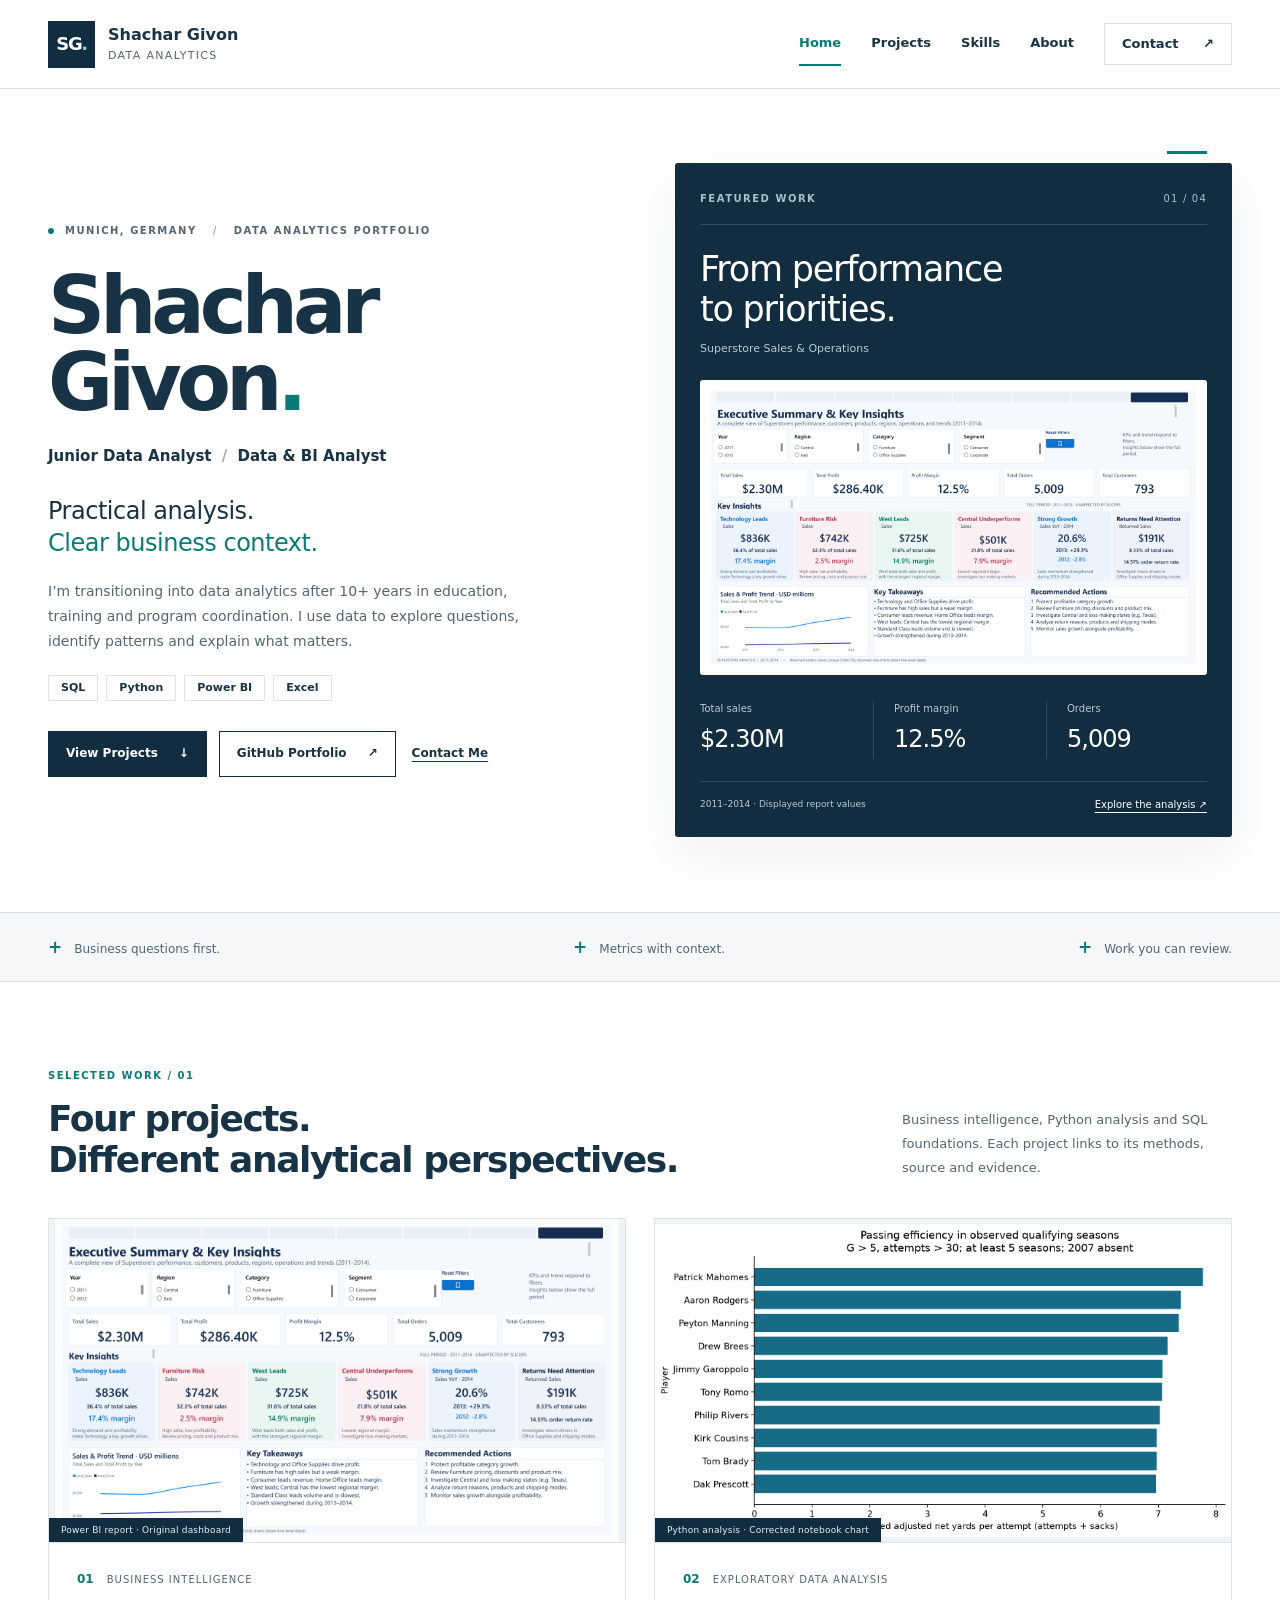
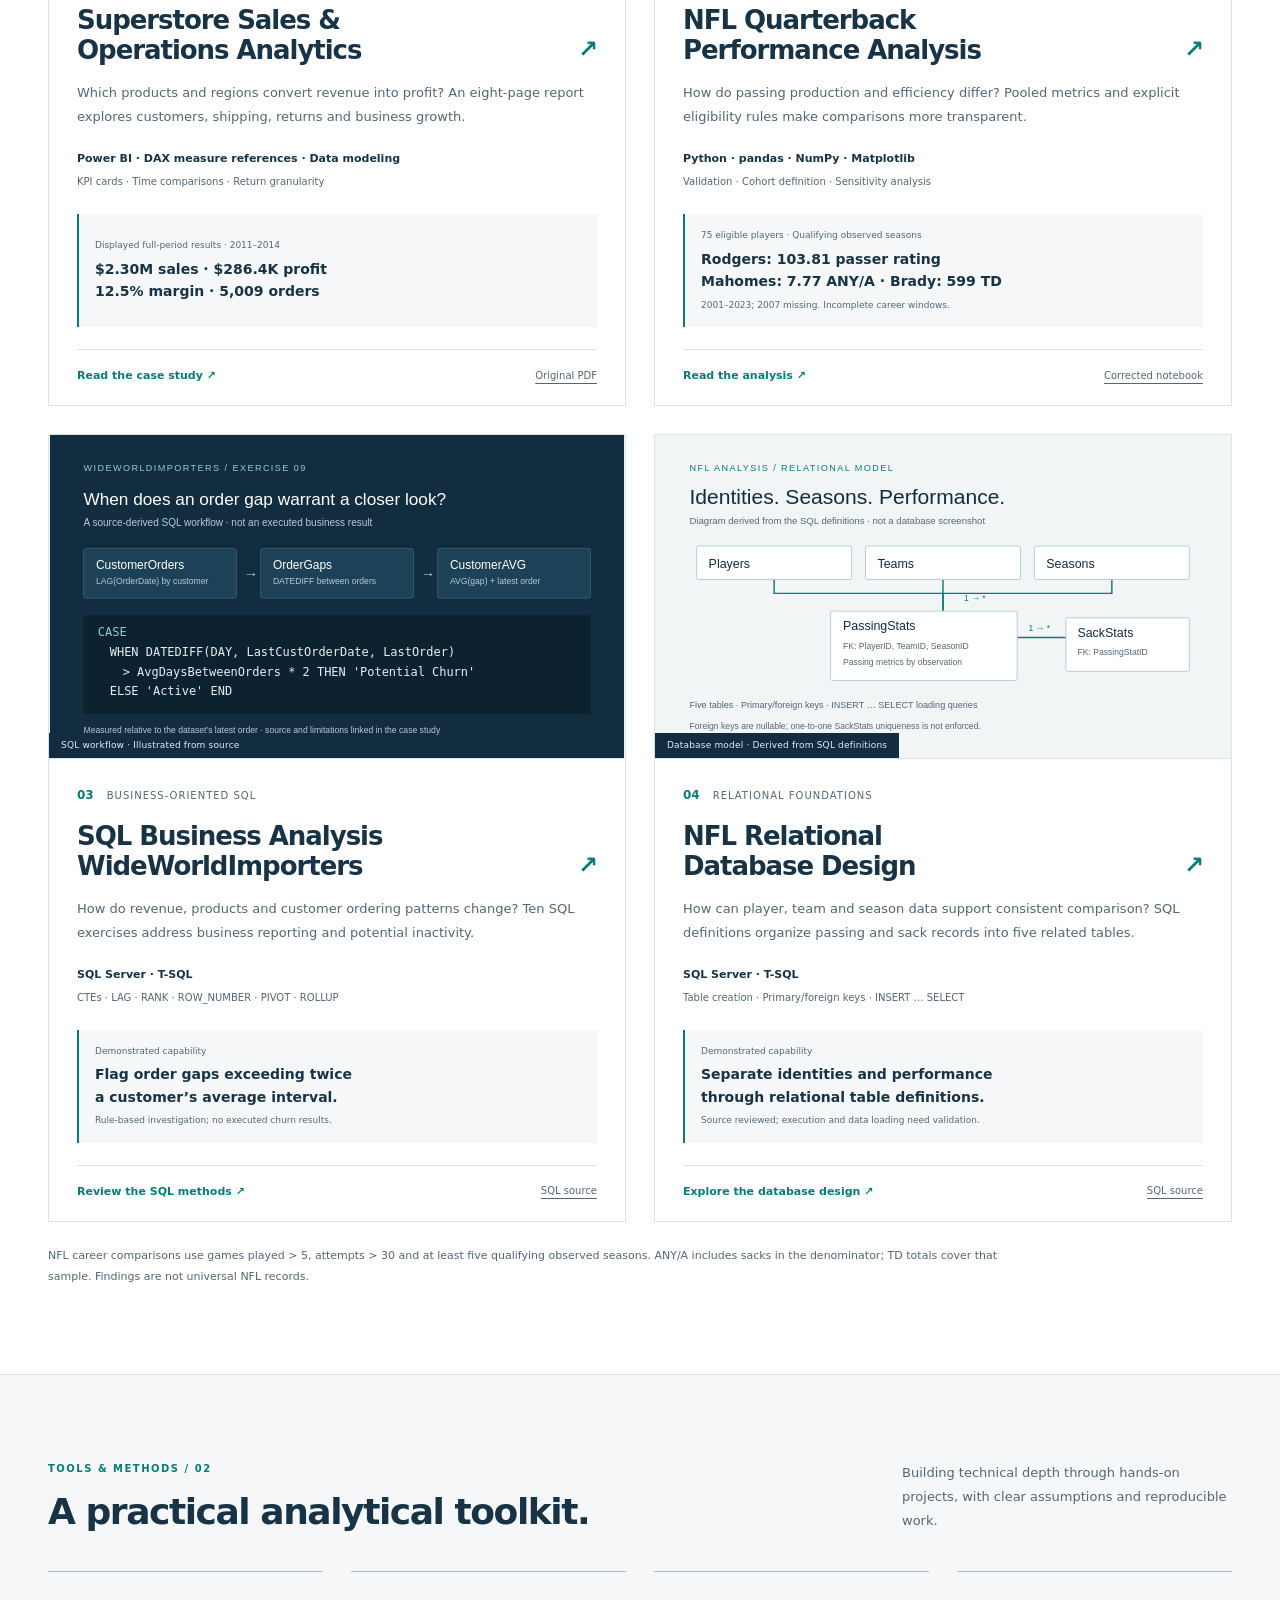
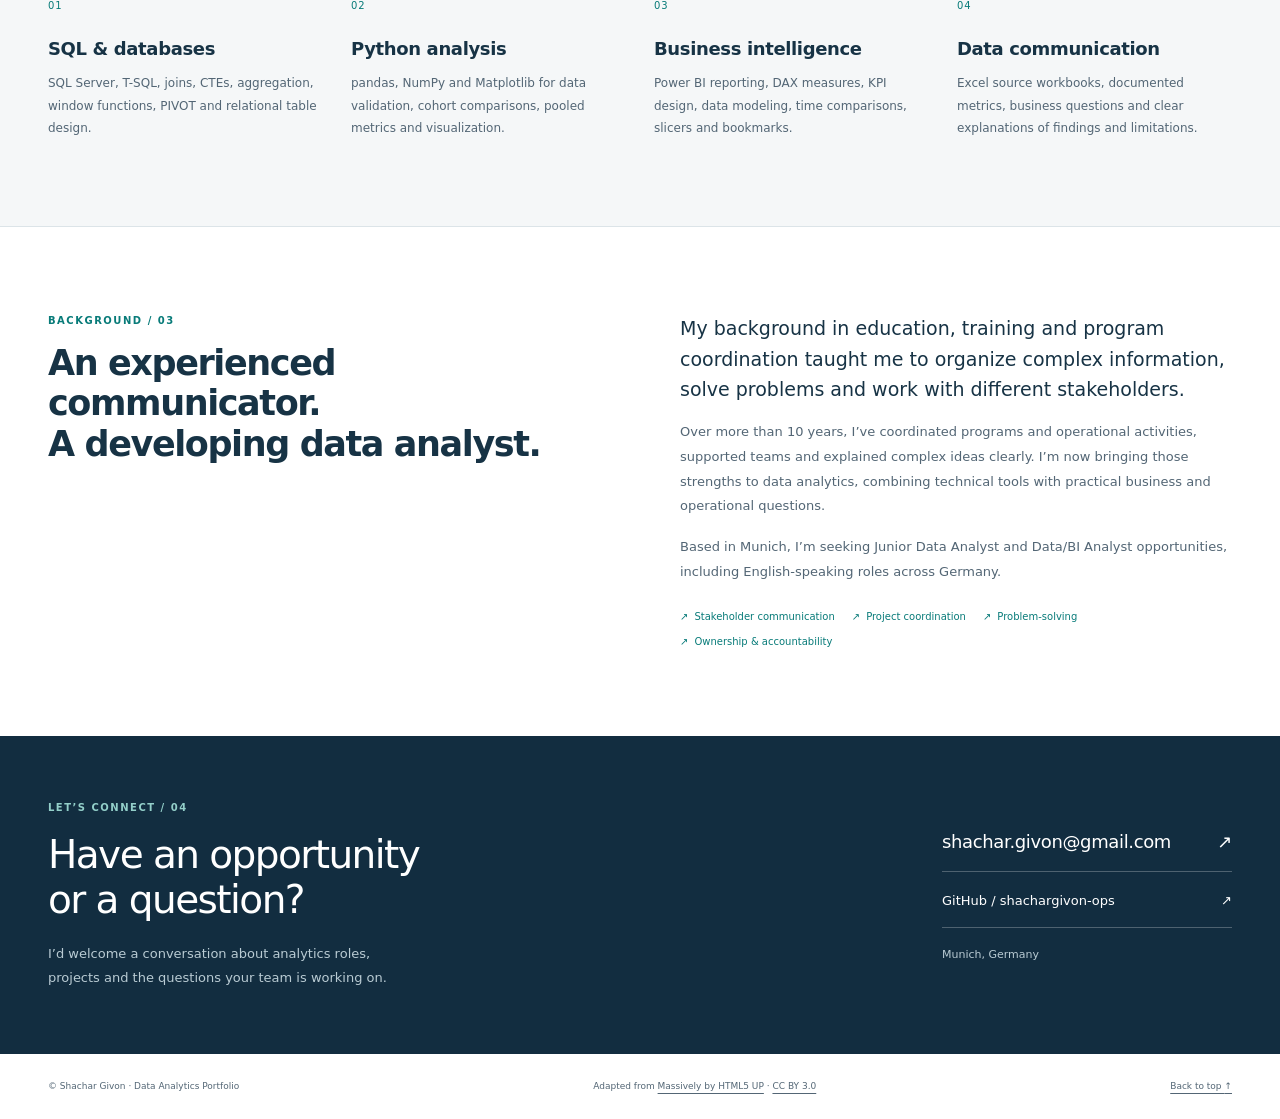
==== commit cd26c513: "Upgrade analyst portfolio website with verified project evidence" ====
--- a/index.html
+++ b/index.html
@@ -1,228 +1,87 @@
-<!DOCTYPE HTML>
-<!--
-	Massively by HTML5 UP
-	html5up.net | @ajlkn
-	Free for personal and commercial use under the CCA 3.0 license (html5up.net/license)
--->
-<html>
-	<head>
-		<title>Shachars Portfolio</title>
-		<meta charset="utf-8" />
-		<meta name="viewport" content="width=device-width, initial-scale=1, user-scalable=no" />
-		<link rel="stylesheet" href="assets/css/main.css" />
-		<noscript><link rel="stylesheet" href="assets/css/noscript.css" /></noscript>
-	</head>
-	<body class="is-preload">
-
-		<!-- Wrapper -->
-			<div id="wrapper" class="fade-in">
-
-				<!-- Intro -->
-					<div id="intro">
-						<h1>Shachars <br />
-						Data Analytics Portfolio</h1>
-						<p>Welcome to my Data Analytics Portfolio! <br />
-						<p>This repository showcases projects that demonstrate my ability to collect, clean, analyze, and visualize data to generate meaningful business insights.
-						Each project reflects my analytical thinking, problem-solving approach, and proficiency with modern data analysis tools.<br /></p>
-						<ul class="actions">
-							<li><a href="#header" class="button icon solid solo fa-arrow-down scrolly">Continue</a></li>
-						</ul>
-					</div>
-
-				<!-- Header -->
-					<header id="header">
-						<a href="index.html" class="logo">Projects</a>
-					</header>
-
-				<!-- Nav -->
-					<nav id="nav">
-						<ul class="links">
-							<li class="active"><a href="index.html">Data analysis</a></li>
-						
-						</ul>
-						<ul class="icons">
-						<li>
-						<a href="https://github.com/shachargivon-ops/Data-Analytics-Portfolio"
-						class="icon brands fa-github"
-						target="_blank">
-						<span class="label">GitHub</span>
-						</a>
-						</li>						</ul>
-					</nav>
-
-				<!-- Main -->
-					<div id="main">
-
-						<!-- Featured Post -->
-							<article class="post featured">
-								<header class="major">
-									<h2><a href="#">Shachars<br />
-									Data Analytics Portfolio</a></h2>
-									<p>This repository showcases projects that demonstrate my ability to collect,
-									clean, analyze, and visualize data to generate meaningful business insights.
-									Each project reflects my analytical thinking, problem-solving approach, and proficiency with modern data analysis tools.<br /></p>
-								</header>
-								<a href="#" class="image main"><img src="images/Data image.jpg" alt="" /></a>
-								<ul class="actions special">
-									<li><a href="#" class="button large">Full Story</a></li>
-								</ul>
-							</article>
-
-						<!-- Posts -->
-							<section class="posts">
-								<article>
-									<header>
-										<h2><a href="#">DB Creation<br />
-										</a></h2>
-									</header>
-									<a href="#" class="image fit"><img src="images/project1.png" alt="" /></a>
-									<p>Data Base creation using SQL server based on NFL quarterbacks performance throw the years 2001-2021.
-									</p>
-									<ul class="actions special">
-										<li><a href="#" class="button">Full Story</a></li>
-									</ul>
-								</article>
-								<article>
-									<header>
-										<h2><a href="#">SQL Data Base Analysis<br />
-										</a></h2>
-									</header>
-									<a href="#" class="image fit"><img src="images/project2.png" alt="" /></a>
-									<p>Donec eget ex magna. Interdum et malesuada fames ac ante ipsum primis in faucibus. Pellentesque venenatis dolor imperdiet dolor mattis sagittis magna etiam.</p>
-									<ul class="actions special">
-										<li><a href="#" class="button">Full Story</a></li>
-									</ul>
-								</article>
-								<article>
-									<header>
-										<h2><a href="#">Python analysis project<br /> </a></h2>
-									</header>
-									<a href="#" class="image fit"><img src="images/NFL_Analysis.jpg" alt="" /></a>
-									<p>Analyzed NFL quarterback performance using Python and real-world data.<br />  The project includes data cleaning, exploratory data analysis (EDA), statistical insights, and visualizations to identify player and league performance trends.
-									Tools: Python, Pandas, Matplotlib, Seaborn..</p>
-									<ul class="actions special">
-										<li><a href="#" class="button">Full Story</a></li>
-									</ul>
-								</article>
-								<article>
-									<header>
-										<span class="date">April 14, 2017</span>
-										<h2><a href="#">Tempus sed<br />
-										nulla imperdiet</a></h2>
-									</header>
-									<a href="#" class="image fit"><img src="images/pic05.jpg" alt="" /></a>
-									<p>Donec eget ex magna. Interdum et malesuada fames ac ante ipsum primis in faucibus. Pellentesque venenatis dolor imperdiet dolor mattis sagittis magna etiam.</p>
-									<ul class="actions special">
-										<li><a href="#" class="button">Full Story</a></li>
-									</ul>
-								</article>
-								<article>
-									<header>
-										<span class="date">April 11, 2017</span>
-										<h2><a href="#">Odio magna<br />
-										sed consectetur</a></h2>
-									</header>
-									<a href="#" class="image fit"><img src="images/pic06.jpg" alt="" /></a>
-									<p>Donec eget ex magna. Interdum et malesuada fames ac ante ipsum primis in faucibus. Pellentesque venenatis dolor imperdiet dolor mattis sagittis magna etiam.</p>
-									<ul class="actions special">
-										<li><a href="#" class="button">Full Story</a></li>
-									</ul>
-								</article>
-								<article>
-									<header>
-										<span class="date">April 7, 2017</span>
-										<h2><a href="#">Augue lorem<br />
-										primis vestibulum</a></h2>
-									</header>
-									<a href="#" class="image fit"><img src="images/pic07.jpg" alt="" /></a>
-									<p>Donec eget ex magna. Interdum et malesuada fames ac ante ipsum primis in faucibus. Pellentesque venenatis dolor imperdiet dolor mattis sagittis magna etiam.</p>
-									<ul class="actions special">
-										<li><a href="#" class="button">Full Story</a></li>
-									</ul>
-								</article>
-							</section>
-
-						<!-- Footer -->
-							<footer>
-								<div class="pagination">
-									<!--<a href="#" class="previous">Prev</a>-->
-									<a href="#" class="page active">1</a>
-									<a href="#" class="page">2</a>
-									<a href="#" class="page">3</a>
-									<span class="extra">&hellip;</span>
-									<a href="#" class="page">8</a>
-									<a href="#" class="page">9</a>
-									<a href="#" class="page">10</a>
-									<a href="#" class="next">Next</a>
-								</div>
-							</footer>
-
-					</div>
-
-				<!-- Footer -->
-					<footer id="footer">
-						<section>
-							<form method="post" action="#">
-								<div class="fields">
-									<div class="field">
-										<label for="name">Name</label>
-										<input type="text" name="name" id="name" />
-									</div>
-									<div class="field">
-										<label for="email">Email</label>
-										<input type="text" name="email" id="email" />
-									</div>
-									<div class="field">
-										<label for="message">Message</label>
-										<textarea name="message" id="message" rows="3"></textarea>
-									</div>
-								</div>
-								<ul class="actions">
-									<li><input type="submit" value="Send Message" /></li>
-								</ul>
-							</form>
-						</section>
-						<section class="split contact">
-							<section class="alt">
-								<h3>Address</h3>
-								<p>1234 Somewhere Road #87257<br />
-								Nashville, TN 00000-0000</p>
-							</section>
-							<section>
-								<h3>Phone</h3>
-								<p><a href="#">(000) 000-0000</a></p>
-							</section>
-							<section>
-								<h3>Email</h3>
-								<p><a href="#">info@untitled.tld</a></p>
-							</section>
-							<section>
-								<h3>Social</h3>
-								<ul class="icons alt">
-									<li><a href="#" class="icon brands alt fa-twitter"><span class="label">Twitter</span></a></li>
-									<li><a href="#" class="icon brands alt fa-facebook-f"><span class="label">Facebook</span></a></li>
-									<li><a href="#" class="icon brands alt fa-instagram"><span class="label">Instagram</span></a></li>
-									<li><a href="#" class="icon brands alt fa-github"><span class="label">GitHub</span></a></li>
-								</ul>
-							</section>
-						</section>
-					</footer>
-
-				<!-- Copyright -->
-					<div id="copyright">
-						<ul><li>&copy; Untitled</li><li>Design: <a href="https://html5up.net">HTML5 UP</a></li></ul>
-					</div>
-
-			</div>
-
-		<!-- Scripts -->
-			<script src="assets/js/jquery.min.js"></script>
-			<script src="assets/js/jquery.scrollex.min.js"></script>
-			<script src="assets/js/jquery.scrolly.min.js"></script>
-			<script src="assets/js/browser.min.js"></script>
-			<script src="assets/js/breakpoints.min.js"></script>
-			<script src="assets/js/util.js"></script>
-			<script src="assets/js/main.js"></script>
-
-	</body>
-</html>+<!doctype html>
+<!-- Adapted from Massively by HTML5 UP (AJ / @ajlkn), CC BY 3.0. See LICENSE.txt. -->
+<html lang="en">
+<head>
+  <meta charset="utf-8">
+  <meta name="viewport" content="width=device-width, initial-scale=1">
+  <title>Shachar Givon | Data Analyst Portfolio</title>
+  <meta name="description" content="Shachar Givon's Data Analytics Portfolio. Junior Data Analyst and Data/BI Analyst in Munich, Germany, working with SQL, Python, Power BI and Excel.">
+  <meta name="theme-color" content="#122d40">
+  <meta property="og:type" content="website">
+  <meta property="og:title" content="Shachar Givon | Data Analyst Portfolio">
+  <meta property="og:description" content="SQL, Python and Power BI projects. Practical analysis, clear business context. Based in Munich, Germany.">
+  <meta property="og:url" content="https://shachargivon-ops.github.io/Data-Analytics-Portfolio.io/">
+  <meta property="og:image" content="https://shachargivon-ops.github.io/Data-Analytics-Portfolio.io/images/projects/superstore-executive-summary.png">
+  <meta property="og:image:alt" content="Original Superstore executive dashboard showing sales, profitability and business insights.">
+  <link rel="canonical" href="https://shachargivon-ops.github.io/Data-Analytics-Portfolio.io/">
+  <link rel="icon" href="images/favicon.svg" type="image/svg+xml">
+  <link rel="stylesheet" href="assets/css/portfolio.css">
+  <script src="assets/js/portfolio.js" defer></script>
+</head>
+<body>
+  <a class="skip-link" href="#main">Skip to main content</a>
+  <div id="wrapper">
+    <header class="site-header" id="header">
+      <div class="header-inner container">
+        <a class="brand" href="#home" aria-label="Shachar Givon, home"><span class="monogram" aria-hidden="true">SG<span>.</span></span><span>Shachar Givon<span class="brand-caption">Data Analytics</span></span></a>
+        <nav id="nav" aria-label="Main navigation">
+          <button class="nav-toggle" type="button" aria-controls="nav-links" aria-expanded="false" hidden>Menu <span aria-hidden="true">☰</span></button>
+          <ul class="nav-links" id="nav-links">
+            <li><a href="#home" aria-current="location">Home</a></li><li><a href="#projects">Projects</a></li><li><a href="#skills">Skills</a></li><li><a href="#about">About</a></li><li><a class="nav-contact" href="#contact">Contact <span aria-hidden="true">↗</span></a></li>
+          </ul>
+        </nav>
+      </div>
+    </header>
+    <main id="main">
+      <section class="hero container" id="home" aria-labelledby="hero-title">
+        <div id="intro" class="hero-copy">
+          <p class="eyebrow"><span class="location-dot" aria-hidden="true"></span> Munich, Germany <span class="eyebrow-divider">/</span> Data Analytics Portfolio</p>
+          <h1 id="hero-title">Shachar<br>Givon<span class="accent">.</span></h1>
+          <p class="role">Junior Data Analyst <span aria-hidden="true">/</span> Data &amp; BI Analyst</p>
+          <p class="hero-intro">Practical analysis.<br><strong>Clear business context.</strong></p>
+          <p class="hero-description">I’m transitioning into data analytics after 10+ years in education, training and program coordination. I use data to explore questions, identify patterns and explain what matters.</p>
+          <ul class="tool-list" aria-label="Analytical tools"><li>SQL</li><li>Python</li><li>Power BI</li><li>Excel</li></ul>
+          <div class="hero-actions"><a class="button primary" href="#projects">View Projects <span aria-hidden="true">↓</span></a><a class="button secondary" href="https://github.com/shachargivon-ops/Data-Analytics-Portfolio">GitHub Portfolio <span aria-hidden="true">↗</span></a><a class="text-link" href="#contact">Contact Me</a></div>
+        </div>
+        <aside class="hero-work" aria-label="Featured Power BI project">
+          <div class="work-topline"><span class="eyebrow">Featured work</span><span class="work-index">01 / 04</span></div>
+          <div class="work-heading"><h2>From performance<br>to priorities.</h2><p>Superstore Sales &amp; Operations</p></div>
+          <a class="dashboard-preview" href="images/projects/superstore-executive-summary.png" aria-label="Open the original Superstore executive dashboard at full resolution"><img src="images/projects/superstore-executive-summary.png" width="2952" height="1692" fetchpriority="high" alt="Original Superstore Executive Summary: category and regional profitability, growth and returns, with full-period 2011–2014 insights."></a>
+          <dl class="hero-metrics"><div><dt>Total sales</dt><dd>$2.30M</dd></div><div><dt>Profit margin</dt><dd>12.5%</dd></div><div><dt>Orders</dt><dd>5,009</dd></div></dl>
+          <div class="work-footer"><span>2011–2014 · Displayed report values</span><a href="https://github.com/shachargivon-ops/Data-Analytics-Portfolio/blob/main/power-bi/superstore-analysis/README.md">Explore the analysis <span aria-hidden="true">↗</span></a></div>
+        </aside>
+      </section>
+      <div class="approach-strip"><div class="container"><span>Business questions first.</span><span>Metrics with context.</span><span>Work you can review.</span></div></div>
+      <section class="section container" id="projects" aria-labelledby="projects-title">
+        <header class="section-heading"><div><p class="eyebrow">Selected work / 01</p><h2 id="projects-title">Four projects.<br>Different analytical perspectives.</h2></div><p>Business intelligence, Python analysis and SQL foundations. Each project links to its methods, source and evidence.</p></header>
+        <div class="project-grid">
+          <article class="project-card">
+            <div class="project-visual"><img src="images/projects/superstore-executive-summary.png" width="2952" height="1692" loading="lazy" decoding="async" alt="The genuine eight-page Power BI report’s Executive Summary dashboard."><span class="visual-label">Power BI report · Original dashboard</span></div>
+            <div class="project-body"><p class="project-number">01 <span>Business intelligence</span></p><h3><a class="project-link" href="https://github.com/shachargivon-ops/Data-Analytics-Portfolio/blob/main/power-bi/superstore-analysis/README.md">Superstore Sales &amp;<br>Operations Analytics <span aria-hidden="true">↗</span></a></h3><p>Which products and regions convert revenue into profit? An eight-page report explores customers, shipping, returns and business growth.</p><p class="project-tech">Power BI · DAX measure references · Data modeling</p><p class="techniques">KPI cards · Time comparisons · Return granularity</p><div class="finding"><span>Displayed full-period results · 2011–2014</span><strong>$2.30M sales · $286.4K profit<br>12.5% margin · 5,009 orders</strong></div><div class="card-footer"><span>Read the case study <span aria-hidden="true">↗</span></span><a class="source-link" href="https://github.com/shachargivon-ops/Data-Analytics-Portfolio/blob/main/power-bi/superstore-analysis/final-report.pdf">Original PDF</a></div></div>
+          </article>
+          <article class="project-card">
+            <div class="project-visual"><img src="images/projects/nfl-efficiency-comparison.png" width="1579" height="858" loading="lazy" decoding="async" alt="Corrected notebook chart comparing pooled adjusted net yards per attempt across eligible NFL passing players; 2007 is absent."><span class="visual-label">Python analysis · Corrected notebook chart</span></div>
+            <div class="project-body"><p class="project-number">02 <span>Exploratory data analysis</span></p><h3><a class="project-link" href="https://github.com/shachargivon-ops/Data-Analytics-Portfolio/blob/main/python/nfl-quarterback-analysis/README.md">NFL Quarterback<br>Performance Analysis <span aria-hidden="true">↗</span></a></h3><p>How do passing production and efficiency differ? Pooled metrics and explicit eligibility rules make comparisons more transparent.</p><p class="project-tech">Python · pandas · NumPy · Matplotlib</p><p class="techniques">Validation · Cohort definition · Sensitivity analysis</p><div class="finding"><span>75 eligible players · Qualifying observed seasons</span><strong>Rodgers: 103.81 passer rating<br>Mahomes: 7.77 ANY/A · Brady: 599 TD</strong><small>2001–2023; 2007 missing. Incomplete career windows.</small></div><div class="card-footer"><span>Read the analysis <span aria-hidden="true">↗</span></span><a class="source-link" href="https://github.com/shachargivon-ops/Data-Analytics-Portfolio/blob/main/python/nfl-quarterback-analysis/nfl-quarterback-analysis-corrected.ipynb">Corrected notebook</a></div></div>
+          </article>
+          <article class="project-card">
+            <div class="project-visual"><img src="images/projects/sql-business-analysis.svg" width="1200" height="675" loading="lazy" decoding="async" alt="Source-derived SQL workflow: customer orders, LAG-based order gaps, average gap and a potential inactivity flag. This is a code illustration, not an executed result."><span class="visual-label">SQL workflow · Illustrated from source</span></div>
+            <div class="project-body"><p class="project-number">03 <span>Business-oriented SQL</span></p><h3><a class="project-link" href="https://github.com/shachargivon-ops/Data-Analytics-Portfolio/blob/main/sql/wideworldimporters-analysis/README.md">SQL Business Analysis<br>WideWorldImporters <span aria-hidden="true">↗</span></a></h3><p>How do revenue, products and customer ordering patterns change? Ten SQL exercises address business reporting and potential inactivity.</p><p class="project-tech">SQL Server · T-SQL</p><p class="techniques">CTEs · LAG · RANK · ROW_NUMBER · PIVOT · ROLLUP</p><div class="finding"><span>Demonstrated capability</span><strong>Flag order gaps exceeding twice<br>a customer’s average interval.</strong><small>Rule-based investigation; no executed churn results.</small></div><div class="card-footer"><span>Review the SQL methods <span aria-hidden="true">↗</span></span><a class="source-link" href="https://github.com/shachargivon-ops/Data-Analytics-Portfolio/blob/main/SQLQuery1%20%20Project%202%20%20SQL%20Data%20Analysis%20%28Shachar%20Givon%29.sql">SQL source</a></div></div>
+          </article>
+          <article class="project-card">
+            <div class="project-visual"><img src="images/projects/nfl-database-schema.svg" width="1200" height="675" loading="lazy" decoding="async" alt="Schema illustration derived from SQL: Players, Teams and Seasons reference PassingStats, which is referenced by SackStats. Keys are nullable, and one-to-one SackStats uniqueness is not enforced."><span class="visual-label">Database model · Derived from SQL definitions</span></div>
+            <div class="project-body"><p class="project-number">04 <span>Relational foundations</span></p><h3><a class="project-link" href="https://github.com/shachargivon-ops/Data-Analytics-Portfolio/blob/main/sql/nfl-database/README.md">NFL Relational<br>Database Design <span aria-hidden="true">↗</span></a></h3><p>How can player, team and season data support consistent comparison? SQL definitions organize passing and sack records into five related tables.</p><p class="project-tech">SQL Server · T-SQL</p><p class="techniques">Table creation · Primary/foreign keys · INSERT … SELECT</p><div class="finding"><span>Demonstrated capability</span><strong>Separate identities and performance<br>through relational table definitions.</strong><small>Source reviewed; execution and data loading need validation.</small></div><div class="card-footer"><span>Explore the database design <span aria-hidden="true">↗</span></span><a class="source-link" href="https://github.com/shachargivon-ops/Data-Analytics-Portfolio/blob/main/Project%201%20%E2%80%93%20Table%20Design%20%26%20Cretaion%20%28Shachar%20Givon%29.sql">SQL source</a></div></div>
+          </article>
+        </div>
+        <p class="project-context">NFL career comparisons use games played &gt; 5, attempts &gt; 30 and at least five qualifying observed seasons. ANY/A includes sacks in the denominator; TD totals cover that sample. Findings are not universal NFL records.</p>
+      </section>
+      <section class="skills-section" id="skills" aria-labelledby="skills-title"><div class="container section">
+        <header class="section-heading"><div><p class="eyebrow">Tools &amp; methods / 02</p><h2 id="skills-title">A practical analytical toolkit.</h2></div><p>Building technical depth through hands-on projects, with clear assumptions and reproducible work.</p></header>
+        <div class="skills-grid"><article><span class="skill-index">01</span><h3>SQL &amp; databases</h3><p>SQL Server, T-SQL, joins, CTEs, aggregation, window functions, PIVOT and relational table design.</p></article><article><span class="skill-index">02</span><h3>Python analysis</h3><p>pandas, NumPy and Matplotlib for data validation, cohort comparisons, pooled metrics and visualization.</p></article><article><span class="skill-index">03</span><h3>Business intelligence</h3><p>Power BI reporting, DAX measures, KPI design, data modeling, time comparisons, slicers and bookmarks.</p></article><article><span class="skill-index">04</span><h3>Data communication</h3><p>Excel source workbooks, documented metrics, business questions and clear explanations of findings and limitations.</p></article></div>
+      </div></section>
+      <section class="section container about-section" id="about" aria-labelledby="about-title"><div><p class="eyebrow">Background / 03</p><h2 id="about-title">An experienced communicator.<br>A developing data analyst.</h2></div><div class="about-copy"><p class="large-copy">My background in education, training and program coordination taught me to organize complex information, solve problems and work with different stakeholders.</p><p>Over more than 10 years, I’ve coordinated programs and operational activities, supported teams and explained complex ideas clearly. I’m now bringing those strengths to data analytics, combining technical tools with practical business and operational questions.</p><p>Based in Munich, I’m seeking Junior Data Analyst and Data/BI Analyst opportunities, including English-speaking roles across Germany.</p><ul class="strengths"><li>Stakeholder communication</li><li>Project coordination</li><li>Problem-solving</li><li>Ownership &amp; accountability</li></ul></div></section>
+      <section class="contact-section" id="contact" aria-labelledby="contact-title"><div class="container contact-inner"><div><p class="eyebrow">Let’s connect / 04</p><h2 id="contact-title">Have an opportunity<br>or a question?</h2><p>I’d welcome a conversation about analytics roles,<br class="desktop-break"> projects and the questions your team is working on.</p></div><div class="contact-links"><a class="email-link" href="mailto:shachar.givon@gmail.com">shachar.givon@gmail.com <span aria-hidden="true">↗</span></a><a href="https://github.com/shachargivon-ops">GitHub / shachargivon-ops <span aria-hidden="true">↗</span></a><span class="contact-location">Munich, Germany</span></div></div></section>
+    </main>
+    <footer class="site-footer container" id="footer"><p>© Shachar Givon · Data Analytics Portfolio</p><p>Adapted from <a href="https://html5up.net/massively">Massively by HTML5 UP</a> · <a href="LICENSE.txt">CC BY 3.0</a></p><a href="#home">Back to top <span aria-hidden="true">↑</span></a></footer>
+  </div>
+</body>
+</html>
--- a/assets/css/portfolio.css
+++ b/assets/css/portfolio.css
@@ -0,0 +1,12 @@
+/* Portfolio adaptation of Massively by HTML5 UP. Original license: LICENSE.txt. */
+:root{--navy:#122d40;--navy-deep:#0d2231;--teal:#087b79;--teal-dark:#06635f;--ink:#173345;--muted:#536675;--paper:#f5f7f8;--line:#dce4e8;--white:#fff;--max:1200px}
+*{box-sizing:border-box}html{scroll-behavior:smooth;scroll-padding-top:100px}body{margin:0;background:var(--white);color:var(--ink);font-family:system-ui,-apple-system,BlinkMacSystemFont,"Segoe UI",sans-serif;font-size:16px;line-height:1.65}img{display:block;max-width:100%;height:auto}a{color:inherit;text-underline-offset:4px}button{font:inherit}h1,h2,h3,p,ul,dl{margin:0}h1,h2,h3{line-height:1.15;letter-spacing:-.04em}p+p{margin-top:1rem}ul{padding:0;list-style:none}button,a{-webkit-tap-highlight-color:transparent}a:focus-visible,button:focus-visible{outline:3px solid #0d9992;outline-offset:5px;border-radius:3px}.container{width:min(var(--max),calc(100% - 96px));margin-inline:auto}.skip-link{position:fixed;top:-100px;left:20px;padding:12px 20px;background:var(--navy);color:white;z-index:100}.skip-link:focus{top:12px}.site-header{position:sticky;top:0;z-index:20;background:rgba(255,255,255,.97);border-bottom:1px solid var(--line)}.header-inner{display:flex;align-items:center;justify-content:space-between;gap:24px;min-height:88px}.brand{display:flex;gap:13px;align-items:center;text-decoration:none;font-weight:650;font-size:16px;line-height:1.3}.monogram{display:grid;place-content:center;width:47px;height:47px;background:var(--navy);color:white;font-size:18px;letter-spacing:-.08em;display:flex;align-items:center;justify-content:center}.monogram span{color:#69d9c8}.brand-caption{display:block;margin-top:3px;font-weight:400;font-size:11px;color:var(--muted);letter-spacing:.12em;text-transform:uppercase}.nav-links{display:flex;align-items:center;gap:30px}.nav-links a{display:inline-block;text-decoration:none;font-size:13px;font-weight:550;padding:10px 0;border-bottom:2px solid transparent}.nav-links a:hover,.nav-links a[aria-current]{color:var(--teal);border-color:var(--teal)}.nav-links .nav-contact{border:1px solid var(--line);padding:9px 17px}.nav-links .nav-contact:hover{border-color:var(--teal)}.nav-contact span{margin-left:20px}.nav-toggle{border:1px solid var(--line);padding:9px 13px;color:var(--ink);background:white;cursor:pointer}.nav-toggle span{margin-left:12px}[hidden]{display:none!important}
+.hero{display:grid;grid-template-columns:1fr 1fr;gap:70px;align-items:center;padding-top:74px;padding-bottom:75px}.eyebrow{text-transform:uppercase;font-size:10px;font-weight:650;letter-spacing:.15em;line-height:1.6}.hero .eyebrow{color:var(--muted)}.location-dot{display:inline-block;width:6px;height:6px;border-radius:50%;background:var(--teal);vertical-align:middle;margin-right:6px}.eyebrow-divider{color:#9babb4;margin-inline:11px}.hero h1{font-size:clamp(65px,6.2vw,90px);font-weight:650;line-height:.98;margin:28px 0 22px;letter-spacing:-.065em}.accent{color:var(--teal)}.role{font-size:15px;font-weight:550}.role span{color:#9babb4;margin:0 5px}.hero-intro{font-size:24px;line-height:1.35;margin-top:26px;letter-spacing:-.02em}.hero-intro strong{font-weight:500;color:var(--teal)}.hero-description{font-size:14px;line-height:1.8;color:var(--muted);max-width:480px;margin-top:19px}.tool-list{display:flex;flex-wrap:wrap;gap:8px;margin-top:21px}.tool-list li{border:1px solid var(--line);padding:3px 12px;font-size:11px;font-weight:550}.hero-actions{display:flex;align-items:center;flex-wrap:wrap;gap:12px;margin-top:30px}.button{min-height:44px;display:inline-flex;align-items:center;gap:21px;padding:12px 17px;text-decoration:none;font-size:12px;font-weight:600;border:1px solid var(--navy);transition:background .15s,transform .15s}.button:hover{transform:translateY(-2px)}.button.primary{color:white;background:var(--navy)}.button.primary:hover{background:var(--teal-dark);border-color:var(--teal-dark)}.button.secondary:hover{background:var(--paper)}.text-link{font-size:12px;font-weight:550;margin-left:4px}.text-link:hover{color:var(--teal)}
+.hero-work{background:var(--navy);color:white;padding:28px 25px 23px;box-shadow:0 18px 50px #122d4012;border-radius:3px;position:relative}.hero-work::before{content:"";position:absolute;top:-12px;right:25px;width:40px;height:3px;background:var(--teal)}.work-topline{display:flex;justify-content:space-between;align-items:center;border-bottom:1px solid #ffffff24;padding-bottom:16px}.hero-work .eyebrow{color:#a6c1cb}.work-index{font-size:10px;letter-spacing:.12em;color:#a6c1cb}.work-heading{padding:24px 0 22px}.work-heading h2{font-size:35px;font-weight:500;letter-spacing:-.035em}.work-heading p{font-size:11px;color:#b9cbd3;margin-top:11px}.dashboard-preview{display:block;position:relative;border:5px solid white;border-radius:3px;transition:box-shadow .15s}.dashboard-preview:hover{box-shadow:0 0 0 3px #6dd6cb}.hero-metrics{display:grid;grid-template-columns:repeat(3,1fr);gap:12px;margin:26px 0 22px}.hero-metrics div+div{border-left:1px solid #ffffff24;padding-left:20px}.hero-metrics dt{font-size:10px;color:#b9cbd3;margin-bottom:2px}.hero-metrics dd{font-size:24px;font-weight:500;letter-spacing:-.04em;margin:0}.work-footer{display:flex;justify-content:space-between;gap:12px;border-top:1px solid #ffffff24;padding-top:15px;font-size:9px;color:#b9cbd3}.work-footer a{color:white;font-size:10px}.approach-strip{border-block:1px solid var(--line);background:var(--paper)}.approach-strip .container{display:flex;justify-content:space-between;padding-block:20px;color:var(--muted);font-size:12px}.approach-strip span::before{content:"+";margin-right:12px;color:var(--teal);font-size:17px;font-weight:600}
+.section{padding-block:86px}.section-heading{display:flex;justify-content:space-between;align-items:end;gap:65px;margin-bottom:38px}.section-heading .eyebrow,.about-section .eyebrow{color:var(--teal);margin-bottom:14px}.section-heading h2,.about-section h2{font-size:36px;font-weight:550}.section-heading>p{max-width:330px;color:var(--muted);font-size:13px;line-height:1.85}.project-grid{display:grid;grid-template-columns:repeat(2,minmax(0,1fr));gap:28px}.project-card{position:relative;min-width:0;border:1px solid var(--line);background:white;transition:box-shadow .2s,transform .2s}.project-card:hover{box-shadow:0 10px 30px #122d400d;transform:translateY(-3px)}.project-visual{background:#eef3f5;aspect-ratio:16/9;position:relative;display:flex;align-items:center;overflow:hidden;border-bottom:1px solid var(--line)}.project-visual img{width:100%;height:100%;object-fit:contain}.visual-label{position:absolute;bottom:0;left:0;background:var(--navy);color:#e4eef2;font-size:9px;padding:5px 12px;letter-spacing:.02em}.project-body{padding:27px 28px 0}.project-number{display:flex;gap:13px;align-items:center;color:var(--teal);font-weight:550;font-size:12px}.project-number span{font-size:10px;font-weight:500;letter-spacing:.1em;text-transform:uppercase;color:var(--muted)}.project-card h3{margin:16px 0 15px;font-size:26px;font-weight:550}.project-link{text-decoration:none}.project-link::after{content:"";position:absolute;inset:0;z-index:1}.project-link span{float:right;color:var(--teal);font-size:24px}.project-card:focus-within{box-shadow:0 0 0 2px var(--teal)}.project-link:focus-visible::after{outline:3px solid var(--teal);outline-offset:3px}.project-body>p:not(.project-number){font-size:13px;line-height:1.85;color:var(--muted)}.project-body .project-tech{color:var(--ink)!important;font-weight:600;margin-top:20px;font-size:11px!important}.project-body .techniques{font-size:10px!important;margin-top:4px}.finding{margin-top:22px;background:var(--paper);border-left:2px solid var(--teal);padding:14px 16px;min-height:113px;display:flex;flex-direction:column;justify-content:center}.finding>span{font-size:9px;color:var(--muted);line-height:1.7}.finding strong{font-size:14px;font-weight:550;line-height:1.6;margin-top:4px}.finding small{font-size:9px;color:var(--muted);margin-top:5px}.card-footer{display:flex;justify-content:space-between;align-items:center;gap:12px;margin-top:22px;padding:17px 0 20px;font-size:11px;border-top:1px solid var(--line)}.card-footer>span{color:var(--teal);font-weight:550}.source-link{position:relative;z-index:2;color:var(--muted);font-size:10px}.source-link:hover{color:var(--teal)}.project-context{font-size:11px;color:var(--muted);max-width:970px;margin-top:24px;line-height:1.9}
+.skills-section{background:var(--paper);border-block:1px solid var(--line)}.skills-grid{display:grid;grid-template-columns:repeat(4,minmax(0,1fr));gap:28px}.skills-grid article{border-top:1px solid #aabcc5;padding-top:19px}.skill-index{font-size:10px;letter-spacing:.1em;color:var(--teal)}.skills-grid h3{font-size:18px;letter-spacing:-.02em;font-weight:550;margin:22px 0 12px}.skills-grid p{font-size:12px;color:var(--muted);line-height:1.9}.about-section{display:grid;grid-template-columns:1fr 1fr;gap:80px}.about-section h2{font-size:35px}.about-copy>p{color:var(--muted);font-size:13px;line-height:1.9}.about-copy .large-copy{font-size:19px;color:var(--ink);line-height:1.6}.strengths{display:flex;flex-wrap:wrap;gap:8px 17px;margin-top:25px;font-size:10px;color:var(--teal)}.strengths li::before{content:"↗";margin-right:6px}.contact-section{background:var(--navy);color:white}.contact-inner{display:flex;align-items:center;justify-content:space-between;gap:60px;padding-block:64px}.contact-section .eyebrow{color:#93cfc9;margin-bottom:17px}.contact-section h2{font-size:39px;font-weight:500}.contact-section p:not(.eyebrow){color:#b9cbd3;font-size:13px;line-height:1.85;margin-top:19px}.contact-links{display:flex;flex-direction:column;gap:18px;min-width:290px}.contact-links>a{display:flex;align-items:center;justify-content:space-between;gap:25px;text-decoration:none;border-bottom:1px solid #ffffff40;padding:0 0 15px;font-size:13px}.contact-links>a:hover{color:#82ddd2}.contact-links .email-link{font-size:18px;letter-spacing:-.02em}.contact-location{color:#b9cbd3;font-size:11px}.site-footer{display:flex;align-items:center;justify-content:space-between;gap:25px;padding-block:25px;font-size:9px;color:var(--muted)}.site-footer p+p{margin:0}.site-footer a:hover{color:var(--teal)}
+@media(min-width:761px){.nav-toggle{display:none}}
+@media(max-width:1100px){.container{width:calc(100% - 64px)}.hero{gap:38px}.hero h1{font-size:76px}.hero-actions{gap:10px}.hero-description{font-size:13px}.work-footer{flex-direction:column}.skills-grid{gap:20px}.about-section{gap:45px}.contact-inner{gap:40px}.nav-links{gap:22px}}
+@media(max-width:760px){html{scroll-padding-top:88px}.container{width:calc(100% - 40px)}.header-inner{min-height:76px;flex-wrap:wrap;gap:15px;padding-block:12px}.brand{font-size:14px}.monogram{width:40px;height:40px}.brand-caption{font-size:9px}.nav-links{flex-wrap:wrap;justify-content:center;gap:15px}.nav-links a{font-size:12px;min-height:44px}#nav{width:100%}.js #nav{width:auto}.js .nav-links{display:none;position:absolute;top:75px;left:0;width:100%;padding:15px 20px 20px;background:white;border-bottom:1px solid var(--line);box-shadow:0 12px 20px #122d400d}.js .nav-links[data-open="true"]{display:flex}.hero{grid-template-columns:1fr;gap:40px;padding-top:42px;padding-bottom:42px}.hero h1{font-size:74px;margin-top:25px}.hero-copy{max-width:580px}.hero .eyebrow{font-size:9px;letter-spacing:.08em}.eyebrow-divider{margin-inline:7px}.hero-intro{font-size:24px}.role{font-size:13px}.hero-description{max-width:none;font-size:14px}.hero-actions{gap:12px}.hero-work{padding:24px 21px}.work-heading h2{font-size:32px}.hero-metrics dd{font-size:27px}.work-footer{flex-direction:row;font-size:9px}.approach-strip .container{gap:10px;font-size:10px;padding-block:15px}.approach-strip span::before{margin-right:5px;font-size:13px}.section{padding-block:56px}.section-heading{flex-direction:column;align-items:start;gap:18px;margin-bottom:28px}.section-heading h2,.about-section h2{font-size:31px}.section-heading>p{max-width:520px;font-size:13px}.project-grid{grid-template-columns:1fr;gap:24px}.project-body{padding:24px 24px 0}.project-card h3{font-size:27px}.project-body>p:not(.project-number){font-size:14px}.project-body .project-tech{font-size:12px!important}.project-body .techniques{font-size:11px!important}.visual-label{font-size:9px}.finding{min-height:0}.finding>span,.finding small{font-size:10px}.finding strong{font-size:15px}.card-footer{font-size:12px}.source-link{font-size:11px}.skills-grid{grid-template-columns:1fr 1fr;gap:28px}.skills-grid p{font-size:13px}.about-section{grid-template-columns:1fr;gap:26px}.about-copy>p{font-size:14px}.contact-inner{flex-direction:column;align-items:start;gap:35px;padding-block:50px}.contact-section h2{font-size:34px}.contact-links{width:100%;min-width:0}.contact-links .email-link{font-size:19px}.site-footer{align-items:start;flex-direction:column;gap:10px;padding-block:23px;font-size:10px}}
+@media(max-width:380px){.hero .eyebrow{font-size:8px}.hero h1{font-size:66px}.hero-actions .text-link{display:block;margin-top:4px}.hero-actions .button{padding-inline:13px;gap:12px;font-size:11px}.work-heading h2{font-size:29px}.hero-metrics div+div{padding-left:13px}.hero-metrics dd{font-size:23px}.approach-strip .container{flex-wrap:wrap;justify-content:start;gap:4px 16px}.skills-grid{grid-template-columns:1fr}.contact-links .email-link{font-size:17px}.project-card h3{font-size:25px}.finding strong{font-size:14px}}
+@media(prefers-reduced-motion:reduce){html{scroll-behavior:auto}*,*::before,*::after{transition:none!important;animation:none!important}.button:hover,.project-card:hover{transform:none}}
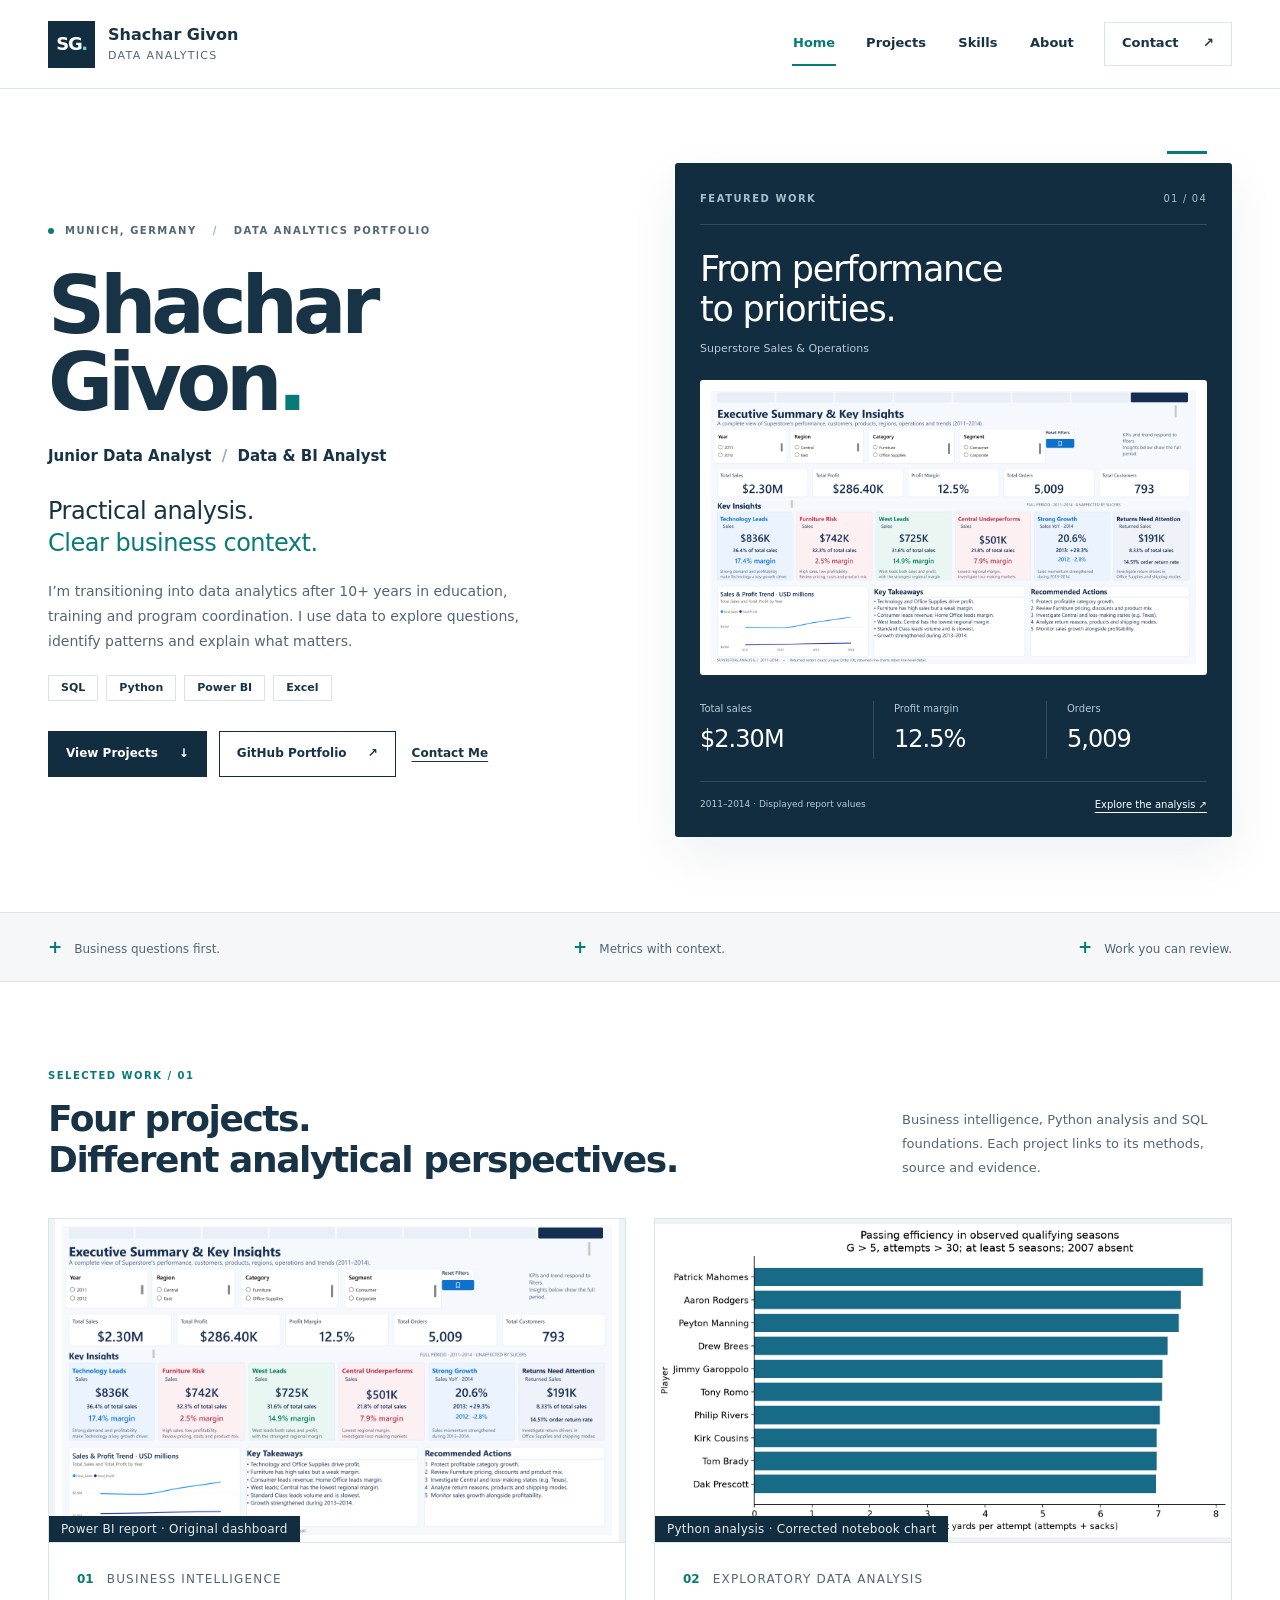
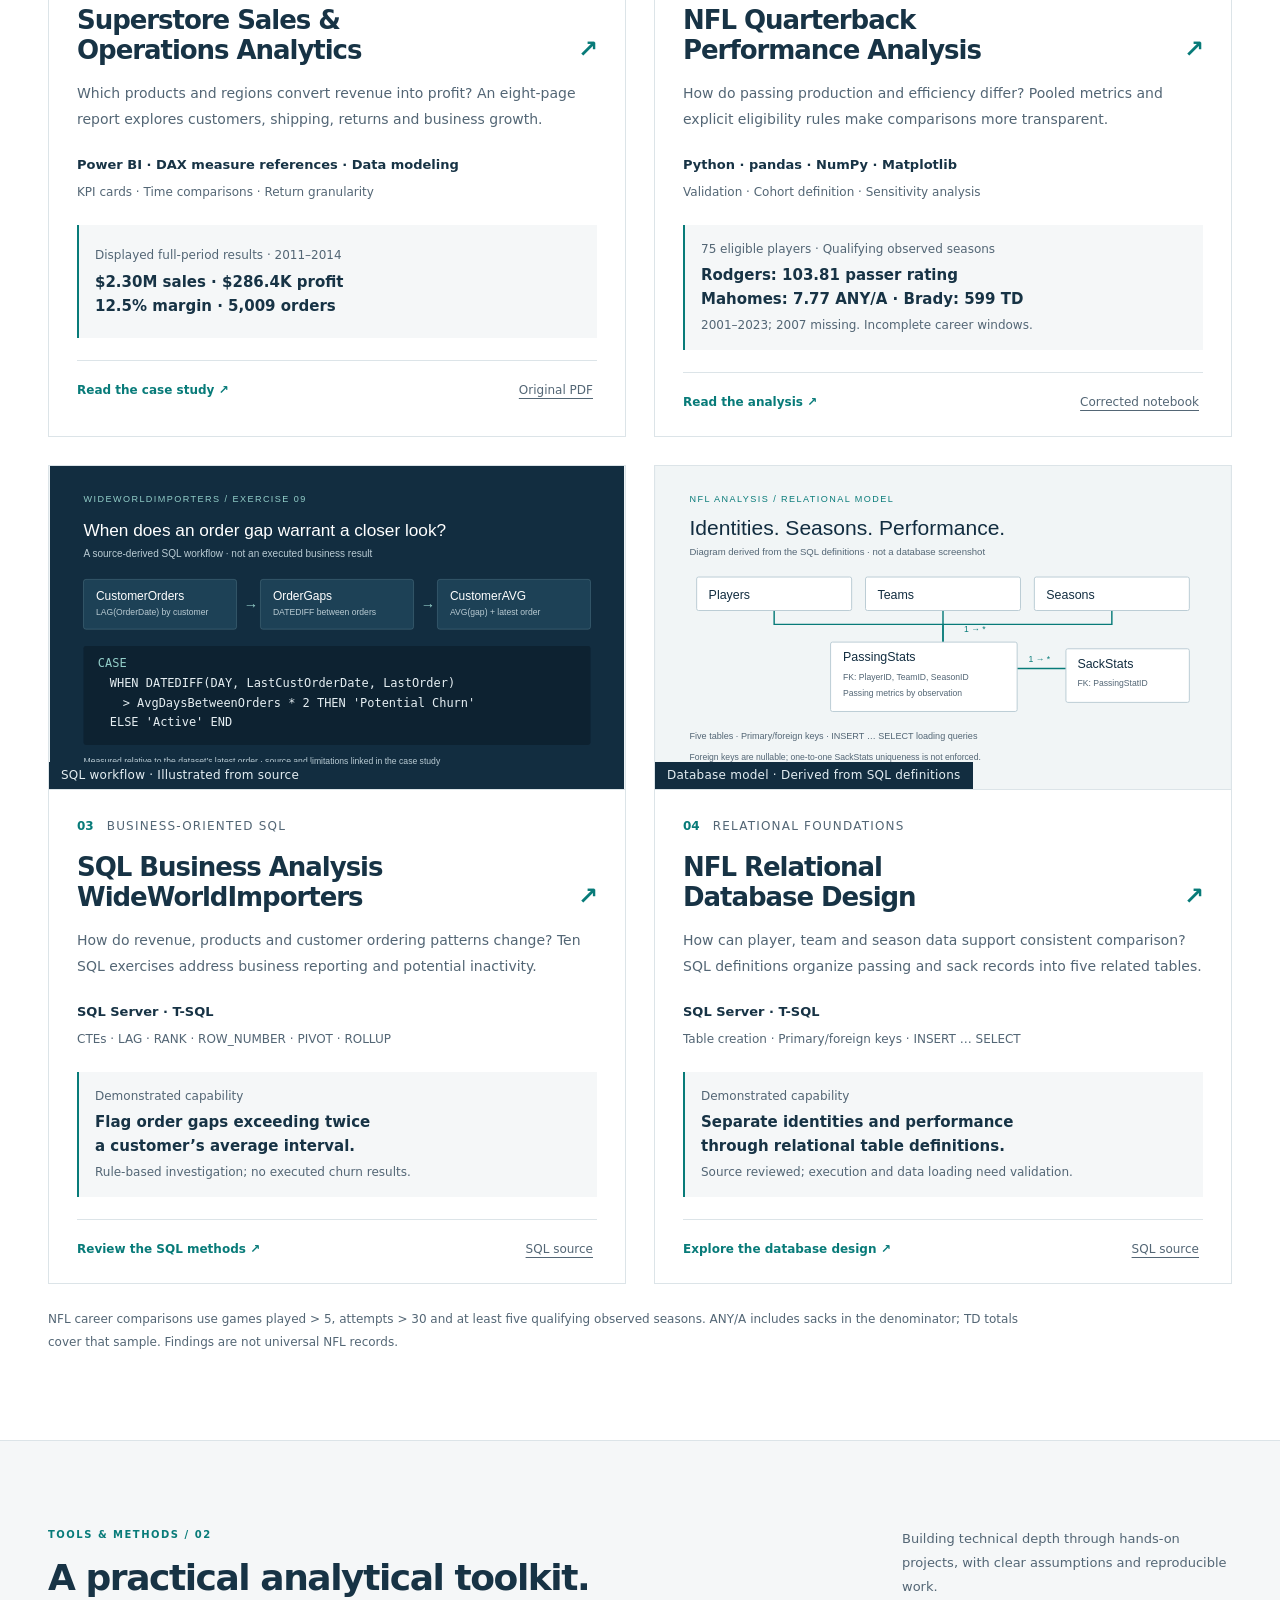
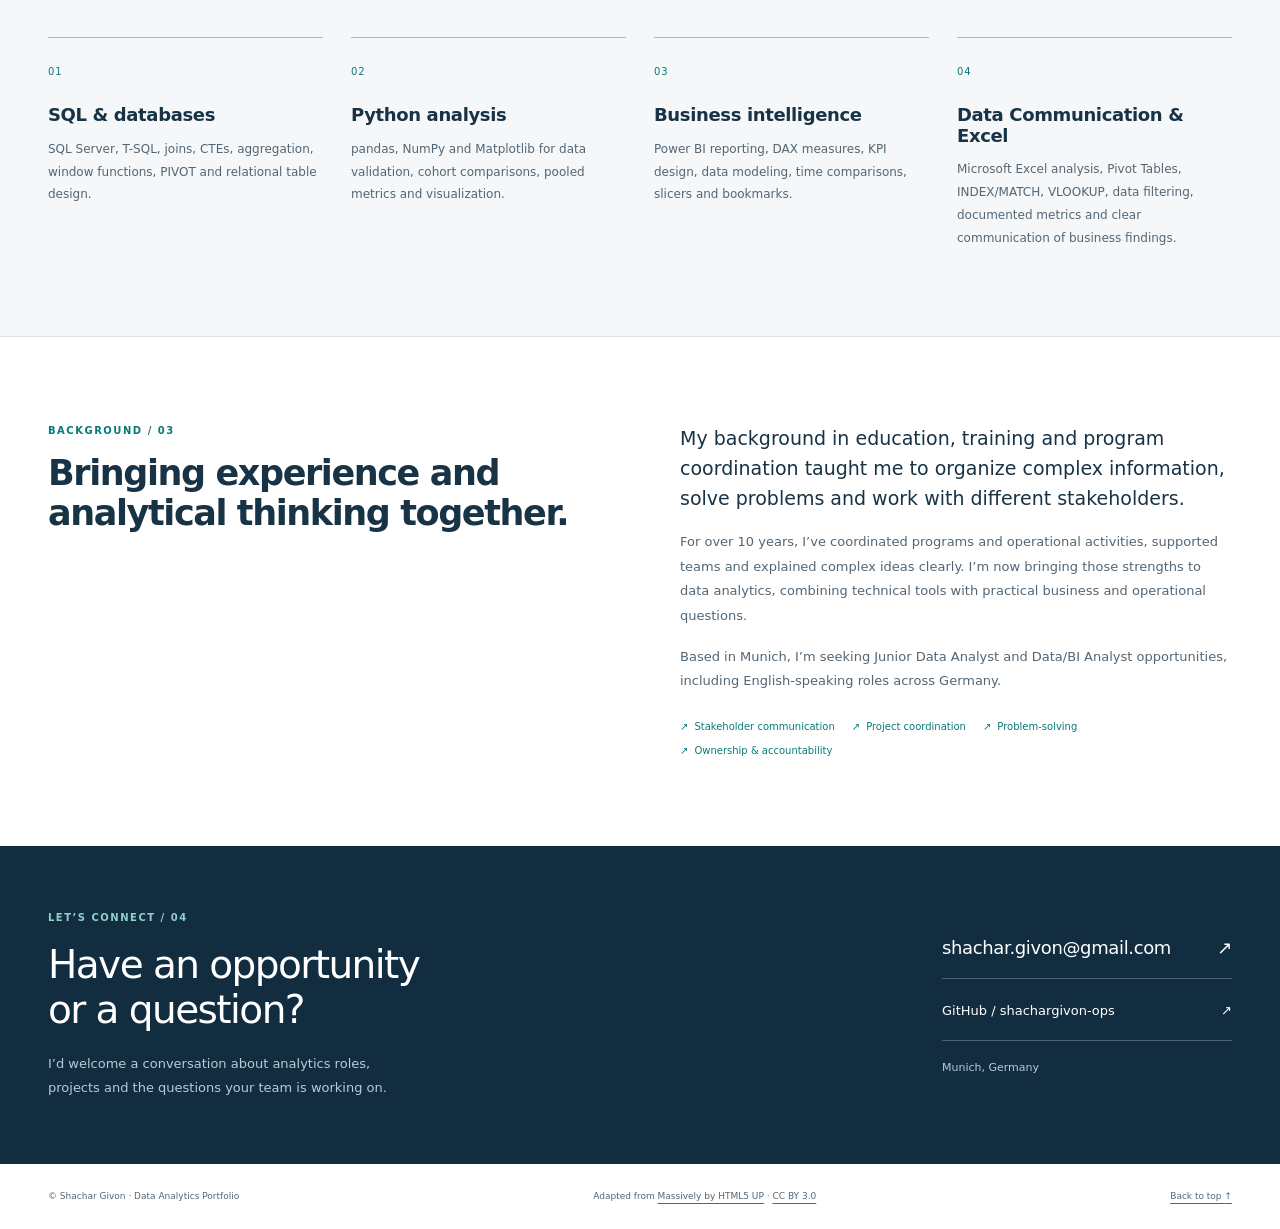
==== commit 3f2eec2b: "Refine About and Excel skills, improve card readability and mobile navigation" ====
--- a/index.html
+++ b/index.html
@@ -24,8 +24,8 @@
     <header class="site-header" id="header">
       <div class="header-inner container">
         <a class="brand" href="#home" aria-label="Shachar Givon, home"><span class="monogram" aria-hidden="true">SG<span>.</span></span><span>Shachar Givon<span class="brand-caption">Data Analytics</span></span></a>
+          <button class="nav-toggle" type="button" aria-controls="nav-links" aria-expanded="false" hidden>Menu <span aria-hidden="true">☰</span></button>
         <nav id="nav" aria-label="Main navigation">
-          <button class="nav-toggle" type="button" aria-controls="nav-links" aria-expanded="false" hidden>Menu <span aria-hidden="true">☰</span></button>
           <ul class="nav-links" id="nav-links">
             <li><a href="#home" aria-current="location">Home</a></li><li><a href="#projects">Projects</a></li><li><a href="#skills">Skills</a></li><li><a href="#about">About</a></li><li><a class="nav-contact" href="#contact">Contact <span aria-hidden="true">↗</span></a></li>
           </ul>
@@ -76,9 +76,9 @@
       </section>
       <section class="skills-section" id="skills" aria-labelledby="skills-title"><div class="container section">
         <header class="section-heading"><div><p class="eyebrow">Tools &amp; methods / 02</p><h2 id="skills-title">A practical analytical toolkit.</h2></div><p>Building technical depth through hands-on projects, with clear assumptions and reproducible work.</p></header>
-        <div class="skills-grid"><article><span class="skill-index">01</span><h3>SQL &amp; databases</h3><p>SQL Server, T-SQL, joins, CTEs, aggregation, window functions, PIVOT and relational table design.</p></article><article><span class="skill-index">02</span><h3>Python analysis</h3><p>pandas, NumPy and Matplotlib for data validation, cohort comparisons, pooled metrics and visualization.</p></article><article><span class="skill-index">03</span><h3>Business intelligence</h3><p>Power BI reporting, DAX measures, KPI design, data modeling, time comparisons, slicers and bookmarks.</p></article><article><span class="skill-index">04</span><h3>Data communication</h3><p>Excel source workbooks, documented metrics, business questions and clear explanations of findings and limitations.</p></article></div>
+        <div class="skills-grid"><article><span class="skill-index">01</span><h3>SQL &amp; databases</h3><p>SQL Server, T-SQL, joins, CTEs, aggregation, window functions, PIVOT and relational table design.</p></article><article><span class="skill-index">02</span><h3>Python analysis</h3><p>pandas, NumPy and Matplotlib for data validation, cohort comparisons, pooled metrics and visualization.</p></article><article><span class="skill-index">03</span><h3>Business intelligence</h3><p>Power BI reporting, DAX measures, KPI design, data modeling, time comparisons, slicers and bookmarks.</p></article><article><span class="skill-index">04</span><h3>Data Communication &amp; Excel</h3><p>Microsoft Excel analysis, Pivot Tables, INDEX/MATCH, VLOOKUP, data filtering, documented metrics and clear communication of business findings.</p></article></div>
       </div></section>
-      <section class="section container about-section" id="about" aria-labelledby="about-title"><div><p class="eyebrow">Background / 03</p><h2 id="about-title">An experienced communicator.<br>A developing data analyst.</h2></div><div class="about-copy"><p class="large-copy">My background in education, training and program coordination taught me to organize complex information, solve problems and work with different stakeholders.</p><p>Over more than 10 years, I’ve coordinated programs and operational activities, supported teams and explained complex ideas clearly. I’m now bringing those strengths to data analytics, combining technical tools with practical business and operational questions.</p><p>Based in Munich, I’m seeking Junior Data Analyst and Data/BI Analyst opportunities, including English-speaking roles across Germany.</p><ul class="strengths"><li>Stakeholder communication</li><li>Project coordination</li><li>Problem-solving</li><li>Ownership &amp; accountability</li></ul></div></section>
+      <section class="section container about-section" id="about" aria-labelledby="about-title"><div><p class="eyebrow">Background / 03</p><h2 id="about-title">Bringing experience and analytical thinking together.</h2></div><div class="about-copy"><p class="large-copy">My background in education, training and program coordination taught me to organize complex information, solve problems and work with different stakeholders.</p><p>For over 10 years, I’ve coordinated programs and operational activities, supported teams and explained complex ideas clearly. I’m now bringing those strengths to data analytics, combining technical tools with practical business and operational questions.</p><p>Based in Munich, I’m seeking Junior Data Analyst and Data/BI Analyst opportunities, including English-speaking roles across Germany.</p><ul class="strengths"><li>Stakeholder communication</li><li>Project coordination</li><li>Problem-solving</li><li>Ownership &amp; accountability</li></ul></div></section>
       <section class="contact-section" id="contact" aria-labelledby="contact-title"><div class="container contact-inner"><div><p class="eyebrow">Let’s connect / 04</p><h2 id="contact-title">Have an opportunity<br>or a question?</h2><p>I’d welcome a conversation about analytics roles,<br class="desktop-break"> projects and the questions your team is working on.</p></div><div class="contact-links"><a class="email-link" href="mailto:shachar.givon@gmail.com">shachar.givon@gmail.com <span aria-hidden="true">↗</span></a><a href="https://github.com/shachargivon-ops">GitHub / shachargivon-ops <span aria-hidden="true">↗</span></a><span class="contact-location">Munich, Germany</span></div></div></section>
     </main>
     <footer class="site-footer container" id="footer"><p>© Shachar Givon · Data Analytics Portfolio</p><p>Adapted from <a href="https://html5up.net/massively">Massively by HTML5 UP</a> · <a href="LICENSE.txt">CC BY 3.0</a></p><a href="#home">Back to top <span aria-hidden="true">↑</span></a></footer>
--- a/assets/css/portfolio.css
+++ b/assets/css/portfolio.css
@@ -3,10 +3,26 @@
 *{box-sizing:border-box}html{scroll-behavior:smooth;scroll-padding-top:100px}body{margin:0;background:var(--white);color:var(--ink);font-family:system-ui,-apple-system,BlinkMacSystemFont,"Segoe UI",sans-serif;font-size:16px;line-height:1.65}img{display:block;max-width:100%;height:auto}a{color:inherit;text-underline-offset:4px}button{font:inherit}h1,h2,h3,p,ul,dl{margin:0}h1,h2,h3{line-height:1.15;letter-spacing:-.04em}p+p{margin-top:1rem}ul{padding:0;list-style:none}button,a{-webkit-tap-highlight-color:transparent}a:focus-visible,button:focus-visible{outline:3px solid #0d9992;outline-offset:5px;border-radius:3px}.container{width:min(var(--max),calc(100% - 96px));margin-inline:auto}.skip-link{position:fixed;top:-100px;left:20px;padding:12px 20px;background:var(--navy);color:white;z-index:100}.skip-link:focus{top:12px}.site-header{position:sticky;top:0;z-index:20;background:rgba(255,255,255,.97);border-bottom:1px solid var(--line)}.header-inner{display:flex;align-items:center;justify-content:space-between;gap:24px;min-height:88px}.brand{display:flex;gap:13px;align-items:center;text-decoration:none;font-weight:650;font-size:16px;line-height:1.3}.monogram{display:grid;place-content:center;width:47px;height:47px;background:var(--navy);color:white;font-size:18px;letter-spacing:-.08em;display:flex;align-items:center;justify-content:center}.monogram span{color:#69d9c8}.brand-caption{display:block;margin-top:3px;font-weight:400;font-size:11px;color:var(--muted);letter-spacing:.12em;text-transform:uppercase}.nav-links{display:flex;align-items:center;gap:30px}.nav-links a{display:inline-block;text-decoration:none;font-size:13px;font-weight:550;padding:10px 0;border-bottom:2px solid transparent}.nav-links a:hover,.nav-links a[aria-current]{color:var(--teal);border-color:var(--teal)}.nav-links .nav-contact{border:1px solid var(--line);padding:9px 17px}.nav-links .nav-contact:hover{border-color:var(--teal)}.nav-contact span{margin-left:20px}.nav-toggle{border:1px solid var(--line);padding:9px 13px;color:var(--ink);background:white;cursor:pointer}.nav-toggle span{margin-left:12px}[hidden]{display:none!important}
 .hero{display:grid;grid-template-columns:1fr 1fr;gap:70px;align-items:center;padding-top:74px;padding-bottom:75px}.eyebrow{text-transform:uppercase;font-size:10px;font-weight:650;letter-spacing:.15em;line-height:1.6}.hero .eyebrow{color:var(--muted)}.location-dot{display:inline-block;width:6px;height:6px;border-radius:50%;background:var(--teal);vertical-align:middle;margin-right:6px}.eyebrow-divider{color:#9babb4;margin-inline:11px}.hero h1{font-size:clamp(65px,6.2vw,90px);font-weight:650;line-height:.98;margin:28px 0 22px;letter-spacing:-.065em}.accent{color:var(--teal)}.role{font-size:15px;font-weight:550}.role span{color:#9babb4;margin:0 5px}.hero-intro{font-size:24px;line-height:1.35;margin-top:26px;letter-spacing:-.02em}.hero-intro strong{font-weight:500;color:var(--teal)}.hero-description{font-size:14px;line-height:1.8;color:var(--muted);max-width:480px;margin-top:19px}.tool-list{display:flex;flex-wrap:wrap;gap:8px;margin-top:21px}.tool-list li{border:1px solid var(--line);padding:3px 12px;font-size:11px;font-weight:550}.hero-actions{display:flex;align-items:center;flex-wrap:wrap;gap:12px;margin-top:30px}.button{min-height:44px;display:inline-flex;align-items:center;gap:21px;padding:12px 17px;text-decoration:none;font-size:12px;font-weight:600;border:1px solid var(--navy);transition:background .15s,transform .15s}.button:hover{transform:translateY(-2px)}.button.primary{color:white;background:var(--navy)}.button.primary:hover{background:var(--teal-dark);border-color:var(--teal-dark)}.button.secondary:hover{background:var(--paper)}.text-link{font-size:12px;font-weight:550;margin-left:4px}.text-link:hover{color:var(--teal)}
 .hero-work{background:var(--navy);color:white;padding:28px 25px 23px;box-shadow:0 18px 50px #122d4012;border-radius:3px;position:relative}.hero-work::before{content:"";position:absolute;top:-12px;right:25px;width:40px;height:3px;background:var(--teal)}.work-topline{display:flex;justify-content:space-between;align-items:center;border-bottom:1px solid #ffffff24;padding-bottom:16px}.hero-work .eyebrow{color:#a6c1cb}.work-index{font-size:10px;letter-spacing:.12em;color:#a6c1cb}.work-heading{padding:24px 0 22px}.work-heading h2{font-size:35px;font-weight:500;letter-spacing:-.035em}.work-heading p{font-size:11px;color:#b9cbd3;margin-top:11px}.dashboard-preview{display:block;position:relative;border:5px solid white;border-radius:3px;transition:box-shadow .15s}.dashboard-preview:hover{box-shadow:0 0 0 3px #6dd6cb}.hero-metrics{display:grid;grid-template-columns:repeat(3,1fr);gap:12px;margin:26px 0 22px}.hero-metrics div+div{border-left:1px solid #ffffff24;padding-left:20px}.hero-metrics dt{font-size:10px;color:#b9cbd3;margin-bottom:2px}.hero-metrics dd{font-size:24px;font-weight:500;letter-spacing:-.04em;margin:0}.work-footer{display:flex;justify-content:space-between;gap:12px;border-top:1px solid #ffffff24;padding-top:15px;font-size:9px;color:#b9cbd3}.work-footer a{color:white;font-size:10px}.approach-strip{border-block:1px solid var(--line);background:var(--paper)}.approach-strip .container{display:flex;justify-content:space-between;padding-block:20px;color:var(--muted);font-size:12px}.approach-strip span::before{content:"+";margin-right:12px;color:var(--teal);font-size:17px;font-weight:600}
-.section{padding-block:86px}.section-heading{display:flex;justify-content:space-between;align-items:end;gap:65px;margin-bottom:38px}.section-heading .eyebrow,.about-section .eyebrow{color:var(--teal);margin-bottom:14px}.section-heading h2,.about-section h2{font-size:36px;font-weight:550}.section-heading>p{max-width:330px;color:var(--muted);font-size:13px;line-height:1.85}.project-grid{display:grid;grid-template-columns:repeat(2,minmax(0,1fr));gap:28px}.project-card{position:relative;min-width:0;border:1px solid var(--line);background:white;transition:box-shadow .2s,transform .2s}.project-card:hover{box-shadow:0 10px 30px #122d400d;transform:translateY(-3px)}.project-visual{background:#eef3f5;aspect-ratio:16/9;position:relative;display:flex;align-items:center;overflow:hidden;border-bottom:1px solid var(--line)}.project-visual img{width:100%;height:100%;object-fit:contain}.visual-label{position:absolute;bottom:0;left:0;background:var(--navy);color:#e4eef2;font-size:9px;padding:5px 12px;letter-spacing:.02em}.project-body{padding:27px 28px 0}.project-number{display:flex;gap:13px;align-items:center;color:var(--teal);font-weight:550;font-size:12px}.project-number span{font-size:10px;font-weight:500;letter-spacing:.1em;text-transform:uppercase;color:var(--muted)}.project-card h3{margin:16px 0 15px;font-size:26px;font-weight:550}.project-link{text-decoration:none}.project-link::after{content:"";position:absolute;inset:0;z-index:1}.project-link span{float:right;color:var(--teal);font-size:24px}.project-card:focus-within{box-shadow:0 0 0 2px var(--teal)}.project-link:focus-visible::after{outline:3px solid var(--teal);outline-offset:3px}.project-body>p:not(.project-number){font-size:13px;line-height:1.85;color:var(--muted)}.project-body .project-tech{color:var(--ink)!important;font-weight:600;margin-top:20px;font-size:11px!important}.project-body .techniques{font-size:10px!important;margin-top:4px}.finding{margin-top:22px;background:var(--paper);border-left:2px solid var(--teal);padding:14px 16px;min-height:113px;display:flex;flex-direction:column;justify-content:center}.finding>span{font-size:9px;color:var(--muted);line-height:1.7}.finding strong{font-size:14px;font-weight:550;line-height:1.6;margin-top:4px}.finding small{font-size:9px;color:var(--muted);margin-top:5px}.card-footer{display:flex;justify-content:space-between;align-items:center;gap:12px;margin-top:22px;padding:17px 0 20px;font-size:11px;border-top:1px solid var(--line)}.card-footer>span{color:var(--teal);font-weight:550}.source-link{position:relative;z-index:2;color:var(--muted);font-size:10px}.source-link:hover{color:var(--teal)}.project-context{font-size:11px;color:var(--muted);max-width:970px;margin-top:24px;line-height:1.9}
+.section{padding-block:86px}.section-heading{display:flex;justify-content:space-between;align-items:end;gap:65px;margin-bottom:38px}.section-heading .eyebrow,.about-section .eyebrow{color:var(--teal);margin-bottom:14px}.section-heading h2,.about-section h2{font-size:36px;font-weight:550}.section-heading>p{max-width:330px;color:var(--muted);font-size:13px;line-height:1.85}.project-grid{display:grid;grid-template-columns:repeat(2,minmax(0,1fr));gap:28px}.project-card{position:relative;min-width:0;border:1px solid var(--line);background:white;transition:box-shadow .2s,transform .2s}.project-card:hover{box-shadow:0 10px 30px #122d400d;transform:translateY(-3px)}.project-visual{background:#eef3f5;aspect-ratio:16/9;position:relative;display:flex;align-items:center;overflow:hidden;border-bottom:1px solid var(--line)}.project-visual img{width:100%;height:100%;object-fit:contain}.visual-label{position:absolute;bottom:0;left:0;background:var(--navy);color:#e4eef2;font-size:12px;padding:5px 12px;letter-spacing:.02em}.project-body{padding:27px 28px 0}.project-number{display:flex;gap:13px;align-items:center;color:var(--teal);font-weight:550;font-size:12px}.project-number span{font-size:12px;font-weight:500;letter-spacing:.1em;text-transform:uppercase;color:var(--muted)}.project-card h3{margin:16px 0 15px;font-size:26px;font-weight:550}.project-link{text-decoration:none}.project-link::after{content:"";position:absolute;inset:0;z-index:1}.project-link span{float:right;color:var(--teal);font-size:24px}.project-card:focus-within{box-shadow:0 0 0 2px var(--teal)}.project-link:focus-visible::after{outline:3px solid var(--teal);outline-offset:3px}.project-body>p:not(.project-number){font-size:14px;line-height:1.85;color:var(--muted)}.project-body .project-tech{color:var(--ink)!important;font-weight:600;margin-top:20px;font-size:13px!important}.project-body .techniques{font-size:12px!important;margin-top:4px}.finding{margin-top:22px;background:var(--paper);border-left:2px solid var(--teal);padding:14px 16px;min-height:113px;display:flex;flex-direction:column;justify-content:center}.finding>span{font-size:12px;color:var(--muted);line-height:1.7}.finding strong{font-size:15px;font-weight:550;line-height:1.6;margin-top:4px}.finding small{font-size:12px;color:var(--muted);margin-top:5px}.card-footer{display:flex;justify-content:space-between;align-items:center;gap:12px;margin-top:22px;padding:8px 0 11px;font-size:12px;border-top:1px solid var(--line)}.card-footer>span{color:var(--teal);font-weight:550}.source-link{position:relative;z-index:2;color:var(--muted);font-size:12px;display:inline-flex;align-items:center;min-height:44px;padding-inline:4px}.source-link:hover{color:var(--teal)}.project-context{font-size:12px;color:var(--muted);max-width:970px;margin-top:24px;line-height:1.9}
 .skills-section{background:var(--paper);border-block:1px solid var(--line)}.skills-grid{display:grid;grid-template-columns:repeat(4,minmax(0,1fr));gap:28px}.skills-grid article{border-top:1px solid #aabcc5;padding-top:19px}.skill-index{font-size:10px;letter-spacing:.1em;color:var(--teal)}.skills-grid h3{font-size:18px;letter-spacing:-.02em;font-weight:550;margin:22px 0 12px}.skills-grid p{font-size:12px;color:var(--muted);line-height:1.9}.about-section{display:grid;grid-template-columns:1fr 1fr;gap:80px}.about-section h2{font-size:35px}.about-copy>p{color:var(--muted);font-size:13px;line-height:1.9}.about-copy .large-copy{font-size:19px;color:var(--ink);line-height:1.6}.strengths{display:flex;flex-wrap:wrap;gap:8px 17px;margin-top:25px;font-size:10px;color:var(--teal)}.strengths li::before{content:"↗";margin-right:6px}.contact-section{background:var(--navy);color:white}.contact-inner{display:flex;align-items:center;justify-content:space-between;gap:60px;padding-block:64px}.contact-section .eyebrow{color:#93cfc9;margin-bottom:17px}.contact-section h2{font-size:39px;font-weight:500}.contact-section p:not(.eyebrow){color:#b9cbd3;font-size:13px;line-height:1.85;margin-top:19px}.contact-links{display:flex;flex-direction:column;gap:18px;min-width:290px}.contact-links>a{display:flex;align-items:center;justify-content:space-between;gap:25px;text-decoration:none;border-bottom:1px solid #ffffff40;padding:0 0 15px;font-size:13px}.contact-links>a:hover{color:#82ddd2}.contact-links .email-link{font-size:18px;letter-spacing:-.02em}.contact-location{color:#b9cbd3;font-size:11px}.site-footer{display:flex;align-items:center;justify-content:space-between;gap:25px;padding-block:25px;font-size:9px;color:var(--muted)}.site-footer p+p{margin:0}.site-footer a:hover{color:var(--teal)}
 @media(min-width:761px){.nav-toggle{display:none}}
 @media(max-width:1100px){.container{width:calc(100% - 64px)}.hero{gap:38px}.hero h1{font-size:76px}.hero-actions{gap:10px}.hero-description{font-size:13px}.work-footer{flex-direction:column}.skills-grid{gap:20px}.about-section{gap:45px}.contact-inner{gap:40px}.nav-links{gap:22px}}
-@media(max-width:760px){html{scroll-padding-top:88px}.container{width:calc(100% - 40px)}.header-inner{min-height:76px;flex-wrap:wrap;gap:15px;padding-block:12px}.brand{font-size:14px}.monogram{width:40px;height:40px}.brand-caption{font-size:9px}.nav-links{flex-wrap:wrap;justify-content:center;gap:15px}.nav-links a{font-size:12px;min-height:44px}#nav{width:100%}.js #nav{width:auto}.js .nav-links{display:none;position:absolute;top:75px;left:0;width:100%;padding:15px 20px 20px;background:white;border-bottom:1px solid var(--line);box-shadow:0 12px 20px #122d400d}.js .nav-links[data-open="true"]{display:flex}.hero{grid-template-columns:1fr;gap:40px;padding-top:42px;padding-bottom:42px}.hero h1{font-size:74px;margin-top:25px}.hero-copy{max-width:580px}.hero .eyebrow{font-size:9px;letter-spacing:.08em}.eyebrow-divider{margin-inline:7px}.hero-intro{font-size:24px}.role{font-size:13px}.hero-description{max-width:none;font-size:14px}.hero-actions{gap:12px}.hero-work{padding:24px 21px}.work-heading h2{font-size:32px}.hero-metrics dd{font-size:27px}.work-footer{flex-direction:row;font-size:9px}.approach-strip .container{gap:10px;font-size:10px;padding-block:15px}.approach-strip span::before{margin-right:5px;font-size:13px}.section{padding-block:56px}.section-heading{flex-direction:column;align-items:start;gap:18px;margin-bottom:28px}.section-heading h2,.about-section h2{font-size:31px}.section-heading>p{max-width:520px;font-size:13px}.project-grid{grid-template-columns:1fr;gap:24px}.project-body{padding:24px 24px 0}.project-card h3{font-size:27px}.project-body>p:not(.project-number){font-size:14px}.project-body .project-tech{font-size:12px!important}.project-body .techniques{font-size:11px!important}.visual-label{font-size:9px}.finding{min-height:0}.finding>span,.finding small{font-size:10px}.finding strong{font-size:15px}.card-footer{font-size:12px}.source-link{font-size:11px}.skills-grid{grid-template-columns:1fr 1fr;gap:28px}.skills-grid p{font-size:13px}.about-section{grid-template-columns:1fr;gap:26px}.about-copy>p{font-size:14px}.contact-inner{flex-direction:column;align-items:start;gap:35px;padding-block:50px}.contact-section h2{font-size:34px}.contact-links{width:100%;min-width:0}.contact-links .email-link{font-size:19px}.site-footer{align-items:start;flex-direction:column;gap:10px;padding-block:23px;font-size:10px}}
-@media(max-width:380px){.hero .eyebrow{font-size:8px}.hero h1{font-size:66px}.hero-actions .text-link{display:block;margin-top:4px}.hero-actions .button{padding-inline:13px;gap:12px;font-size:11px}.work-heading h2{font-size:29px}.hero-metrics div+div{padding-left:13px}.hero-metrics dd{font-size:23px}.approach-strip .container{flex-wrap:wrap;justify-content:start;gap:4px 16px}.skills-grid{grid-template-columns:1fr}.contact-links .email-link{font-size:17px}.project-card h3{font-size:25px}.finding strong{font-size:14px}}
+@media(max-width:760px){html{scroll-padding-top:88px}.container{width:calc(100% - 40px)}.header-inner{min-height:76px;flex-wrap:wrap;gap:15px;padding-block:12px}.brand{font-size:14px}.monogram{width:40px;height:40px}.brand-caption{font-size:9px}.nav-links{flex-wrap:wrap;justify-content:center;gap:15px}.nav-links a{font-size:12px;min-height:44px}#nav{width:100%}.js #nav{display:none;width:100%}.js #nav[data-open="true"]{display:block}.js .nav-links{display:none;position:static;width:100%;padding:8px 0 4px;background:white}.js .nav-links[data-open="true"]{display:flex}.hero{grid-template-columns:1fr;gap:40px;padding-top:42px;padding-bottom:42px}.hero h1{font-size:74px;margin-top:25px}.hero-copy{max-width:580px}.hero .eyebrow{font-size:9px;letter-spacing:.08em}.eyebrow-divider{margin-inline:7px}.hero-intro{font-size:24px}.role{font-size:13px}.hero-description{max-width:none;font-size:14px}.hero-actions{gap:12px}.hero-work{padding:24px 21px}.work-heading h2{font-size:32px}.hero-metrics dd{font-size:27px}.work-footer{flex-direction:row;font-size:9px}.approach-strip .container{gap:10px;font-size:10px;padding-block:15px}.approach-strip span::before{margin-right:5px;font-size:13px}.section{padding-block:56px}.section-heading{flex-direction:column;align-items:start;gap:18px;margin-bottom:28px}.section-heading h2,.about-section h2{font-size:31px}.section-heading>p{max-width:520px;font-size:13px}.project-grid{grid-template-columns:1fr;gap:24px}.project-body{padding:24px 24px 0}.project-card h3{font-size:27px}.project-body>p:not(.project-number){font-size:14px}.project-body .project-tech{font-size:13px!important}.project-body .techniques{font-size:12px!important}.visual-label{font-size:12px}.finding{min-height:0}.finding>span,.finding small{font-size:12px}.finding strong{font-size:15px}.card-footer{font-size:12px}.source-link{font-size:12px}.skills-grid{grid-template-columns:1fr 1fr;gap:28px}.skills-grid p{font-size:13px}.about-section{grid-template-columns:1fr;gap:26px}.about-copy>p{font-size:14px}.contact-inner{flex-direction:column;align-items:start;gap:35px;padding-block:50px}.contact-section h2{font-size:34px}.contact-links{width:100%;min-width:0}.contact-links .email-link{font-size:19px}.site-footer{align-items:start;flex-direction:column;gap:10px;padding-block:23px;font-size:10px}}
+@media(max-width:380px){.hero .eyebrow{font-size:8px}.hero h1{font-size:66px}.hero-actions .text-link{display:block;margin-top:4px}.hero-actions .button{padding-inline:13px;gap:12px;font-size:11px}.work-heading h2{font-size:29px}.hero-metrics div+div{padding-left:13px}.hero-metrics dd{font-size:23px}.approach-strip .container{flex-wrap:wrap;justify-content:start;gap:4px 16px}.skills-grid{grid-template-columns:1fr}.contact-links .email-link{font-size:17px}.project-card h3{font-size:25px}.finding strong{font-size:15px}}
 @media(prefers-reduced-motion:reduce){html{scroll-behavior:auto}*,*::before,*::after{transition:none!important;animation:none!important}.button:hover,.project-card:hover{transform:none}}
+
+/* Final readability and mobile refinements; preserve the approved visual design. */
+.hero-copy,.hero-work,.about-section>div{min-width:0}
+.about-section h2{max-width:22ch;text-wrap:balance}
+.project-body,.finding,.card-footer{overflow-wrap:break-word}
+.visual-label{max-width:100%;line-height:1.4}
+.card-footer{flex-wrap:wrap;gap:4px 12px}
+.text-link{display:inline-flex;align-items:center;min-height:44px}
+.nav-toggle{min-height:44px}
+.contact-links>a{min-height:44px;overflow-wrap:anywhere}
+@media(max-width:760px){.header-inner{gap:0 12px}.js #nav[data-open="true"]{margin-top:10px}.nav-links a{padding-inline:5px}.work-footer{flex-wrap:wrap}.about-section h2{max-width:18ch}}
+@media(min-width:761px) and (max-width:900px){.hero{grid-template-columns:minmax(0,1fr) minmax(0,1fr);gap:24px}.hero h1{font-size:65px}.hero-work{padding-inline:18px}.hero-metrics{gap:8px}.hero-metrics div+div{padding-left:8px}.hero-metrics dd{font-size:22px}.nav-links{gap:16px}}
+@media(max-width:380px){.hero-actions .text-link{display:inline-flex}.hero-metrics{gap:6px}.hero-metrics dt{font-size:11px}.hero-metrics div+div{padding-left:8px}.hero-metrics dd{font-size:22px}.project-body{padding-inline:20px}.contact-links>a{gap:12px}.contact-links .email-link{font-size:16px}.role{line-height:1.6}}
+
+.nav-links a{min-height:44px;min-width:44px;text-align:center}
+@media(max-width:760px){.site-footer>a{display:inline-flex;align-items:center;min-height:44px}.work-footer a{display:inline-flex;align-items:center;min-height:44px}}
